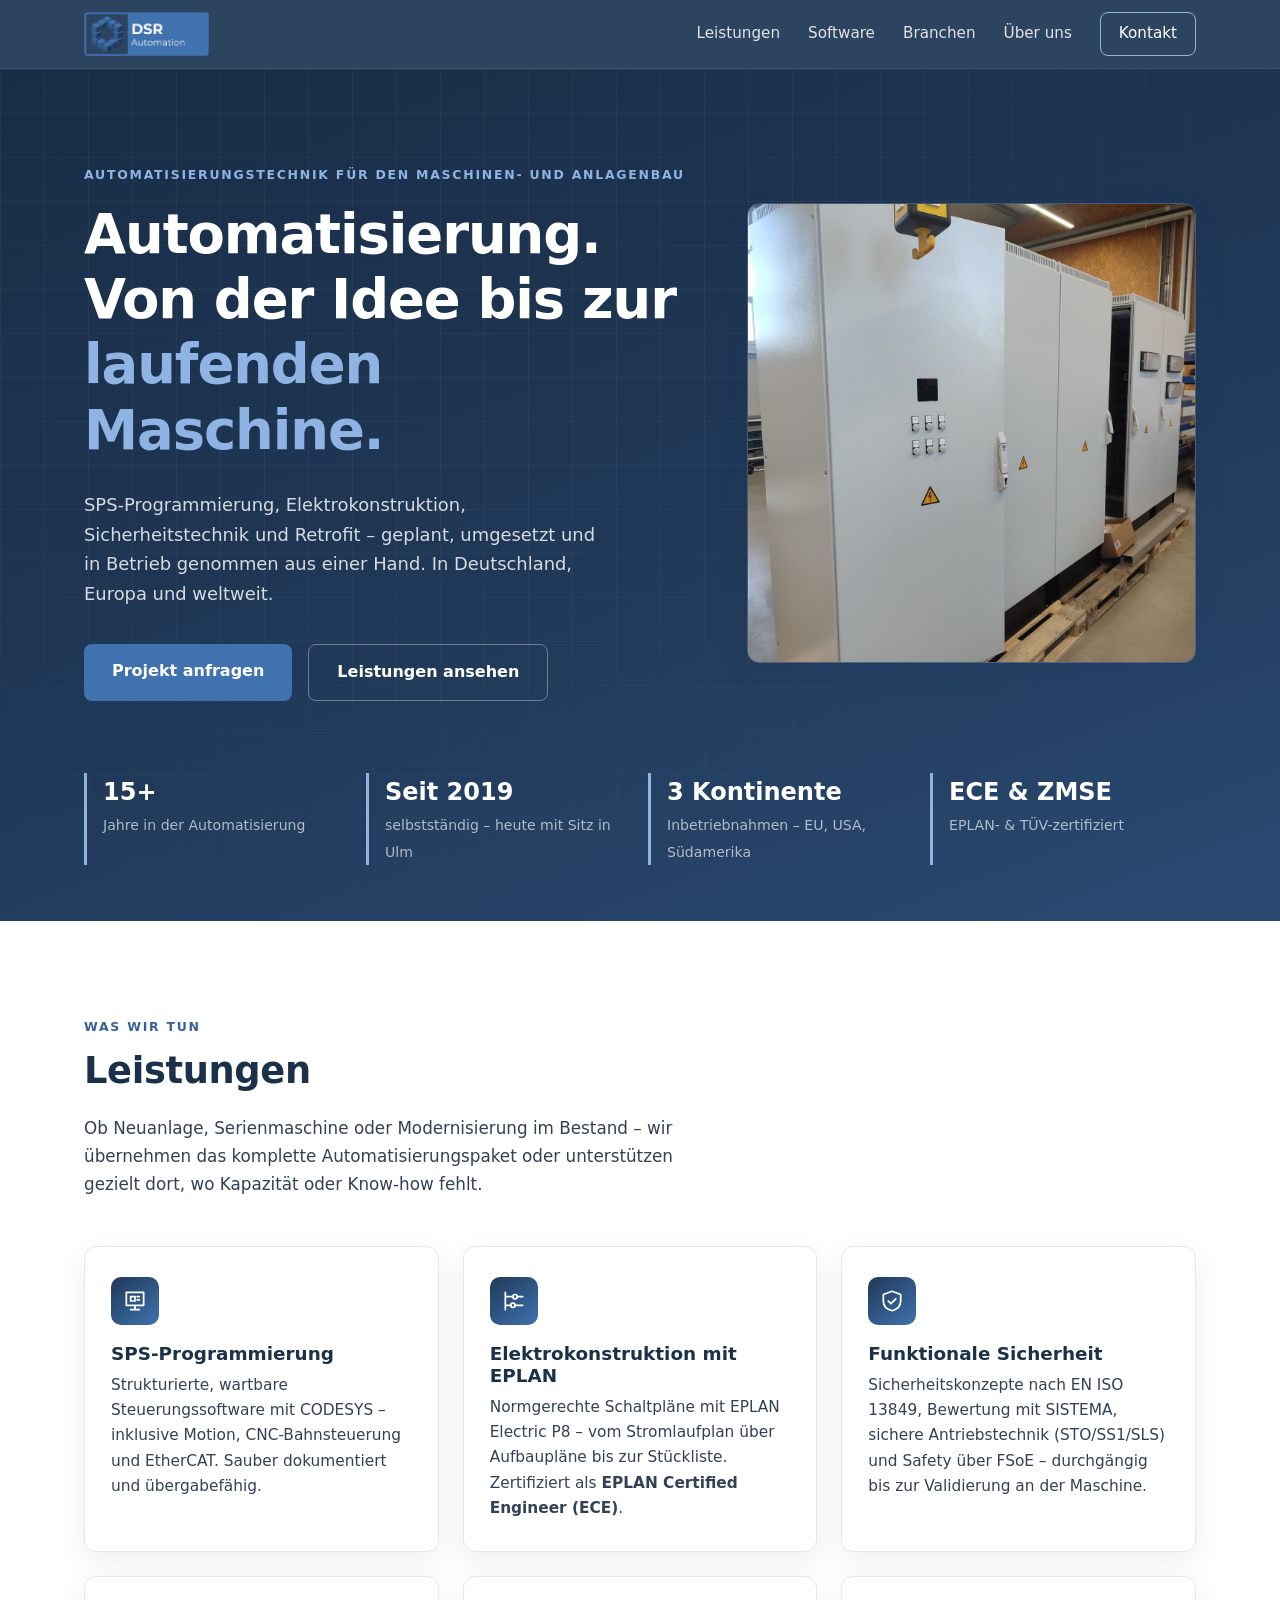
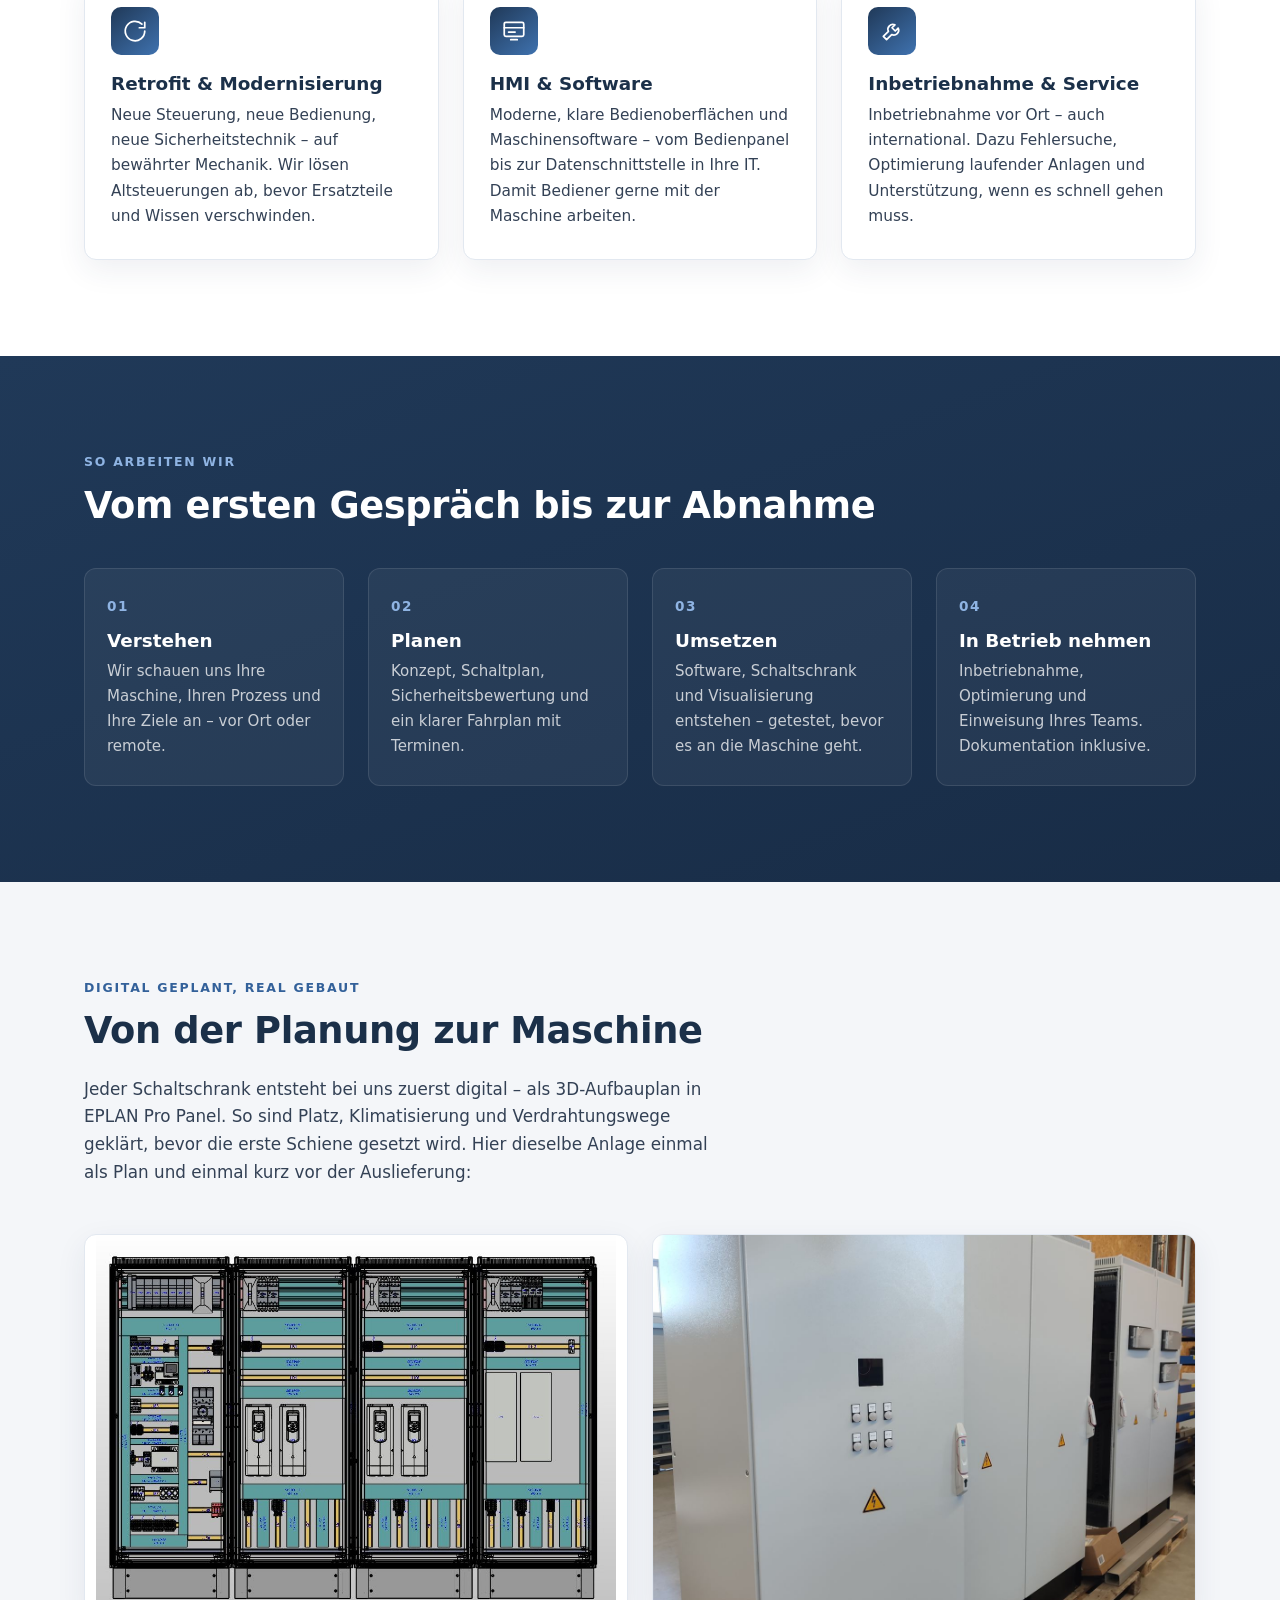
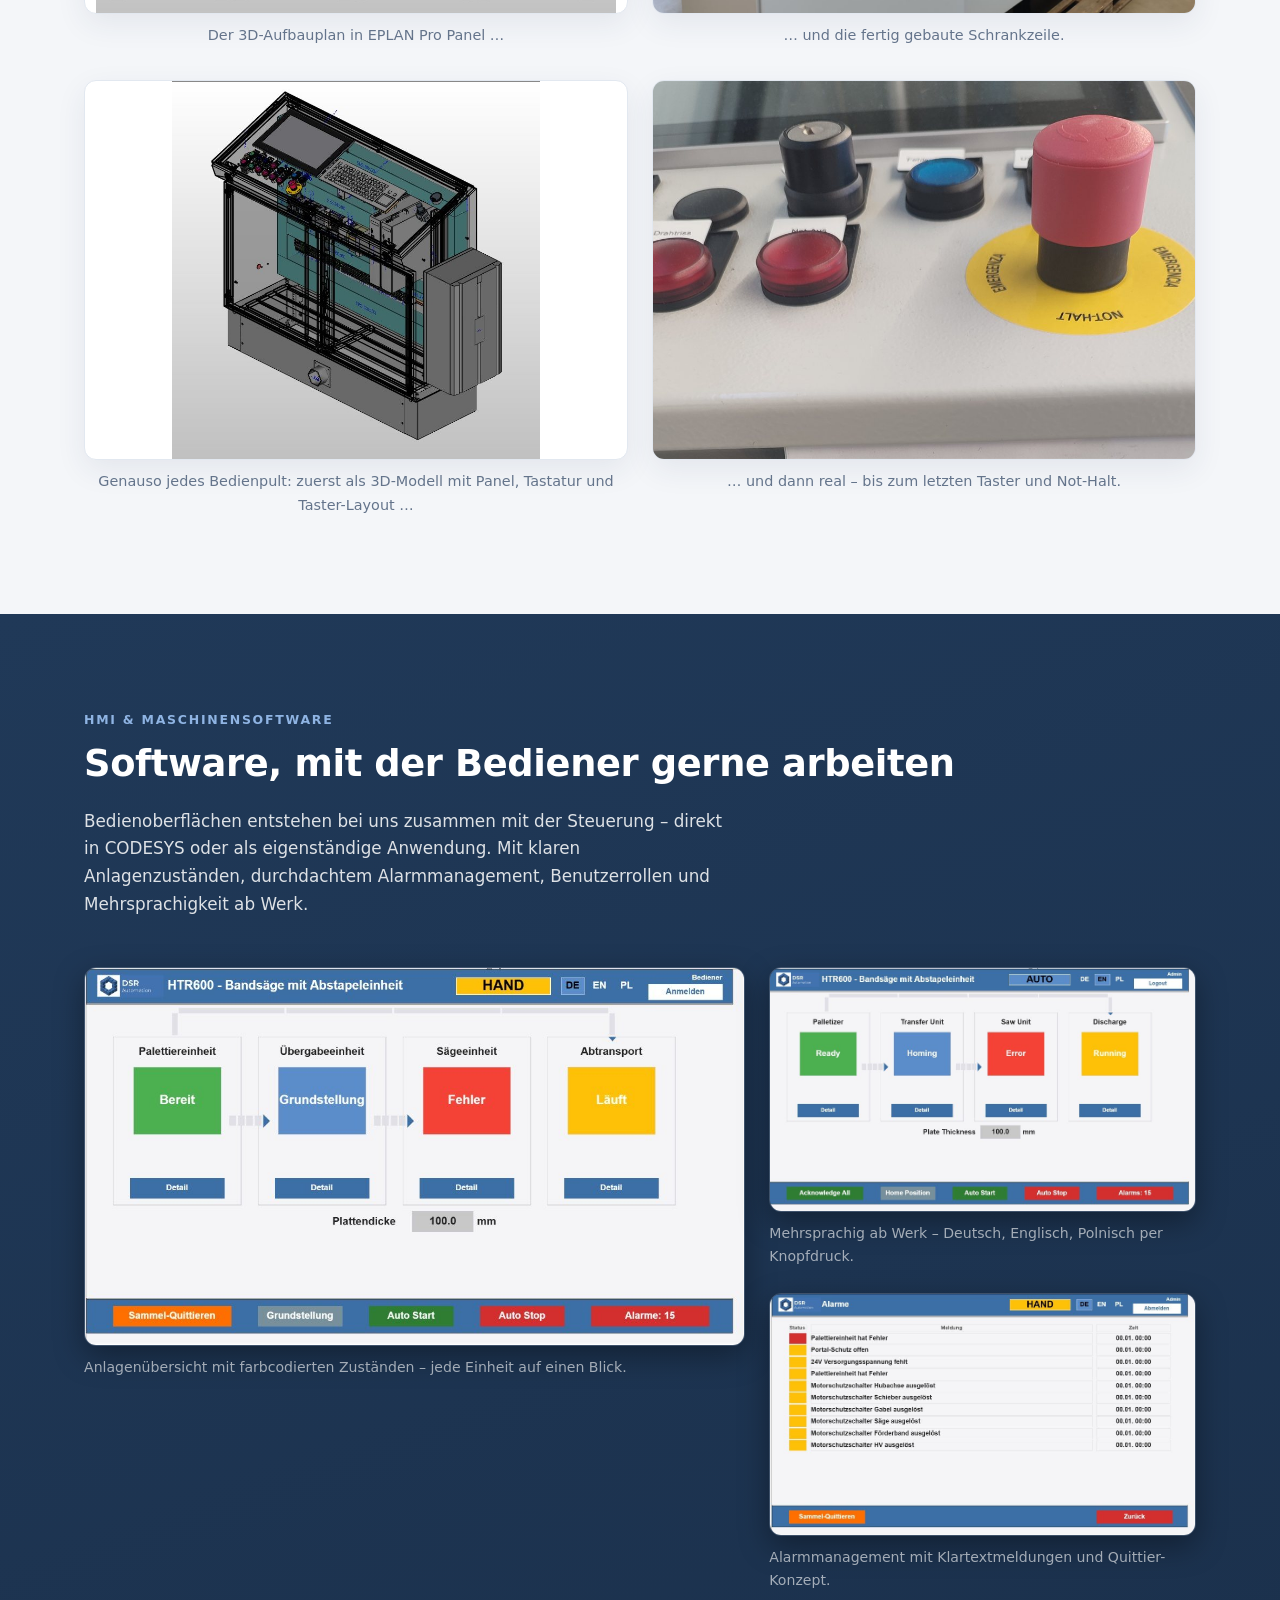
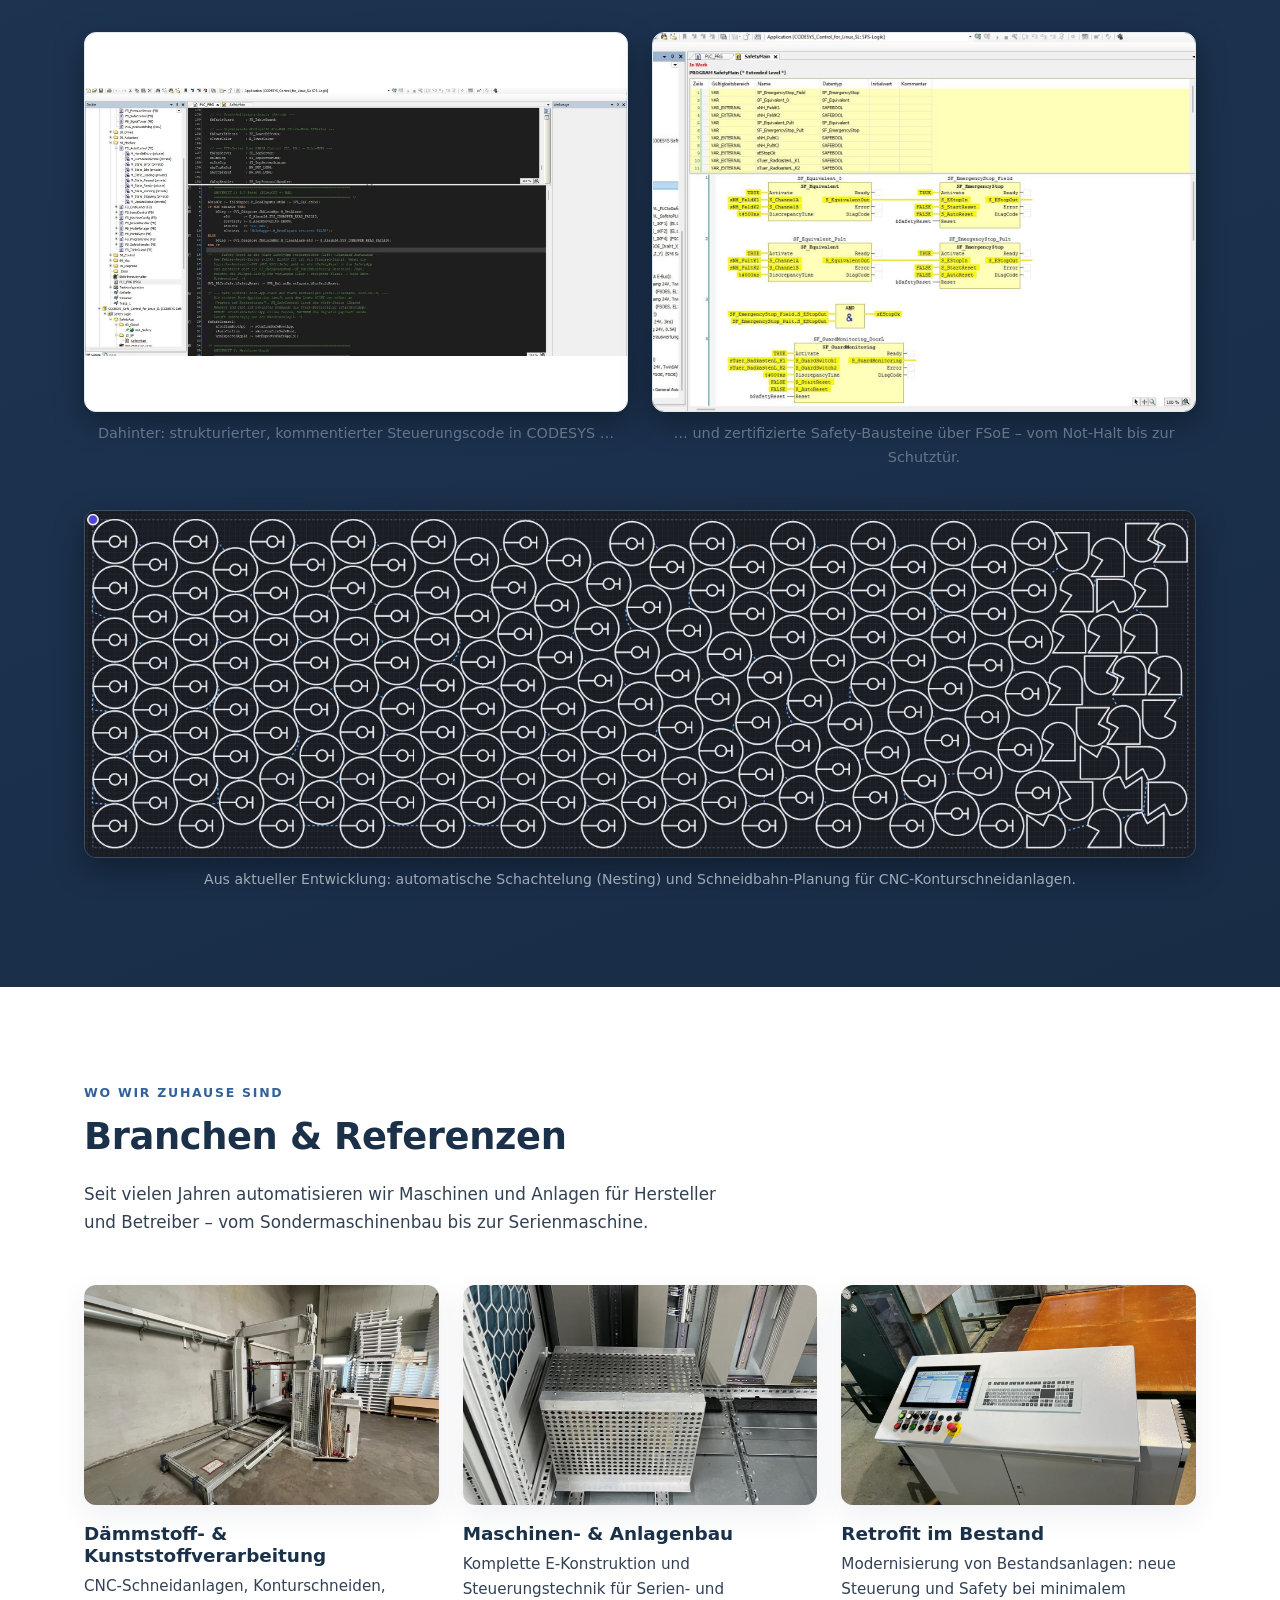
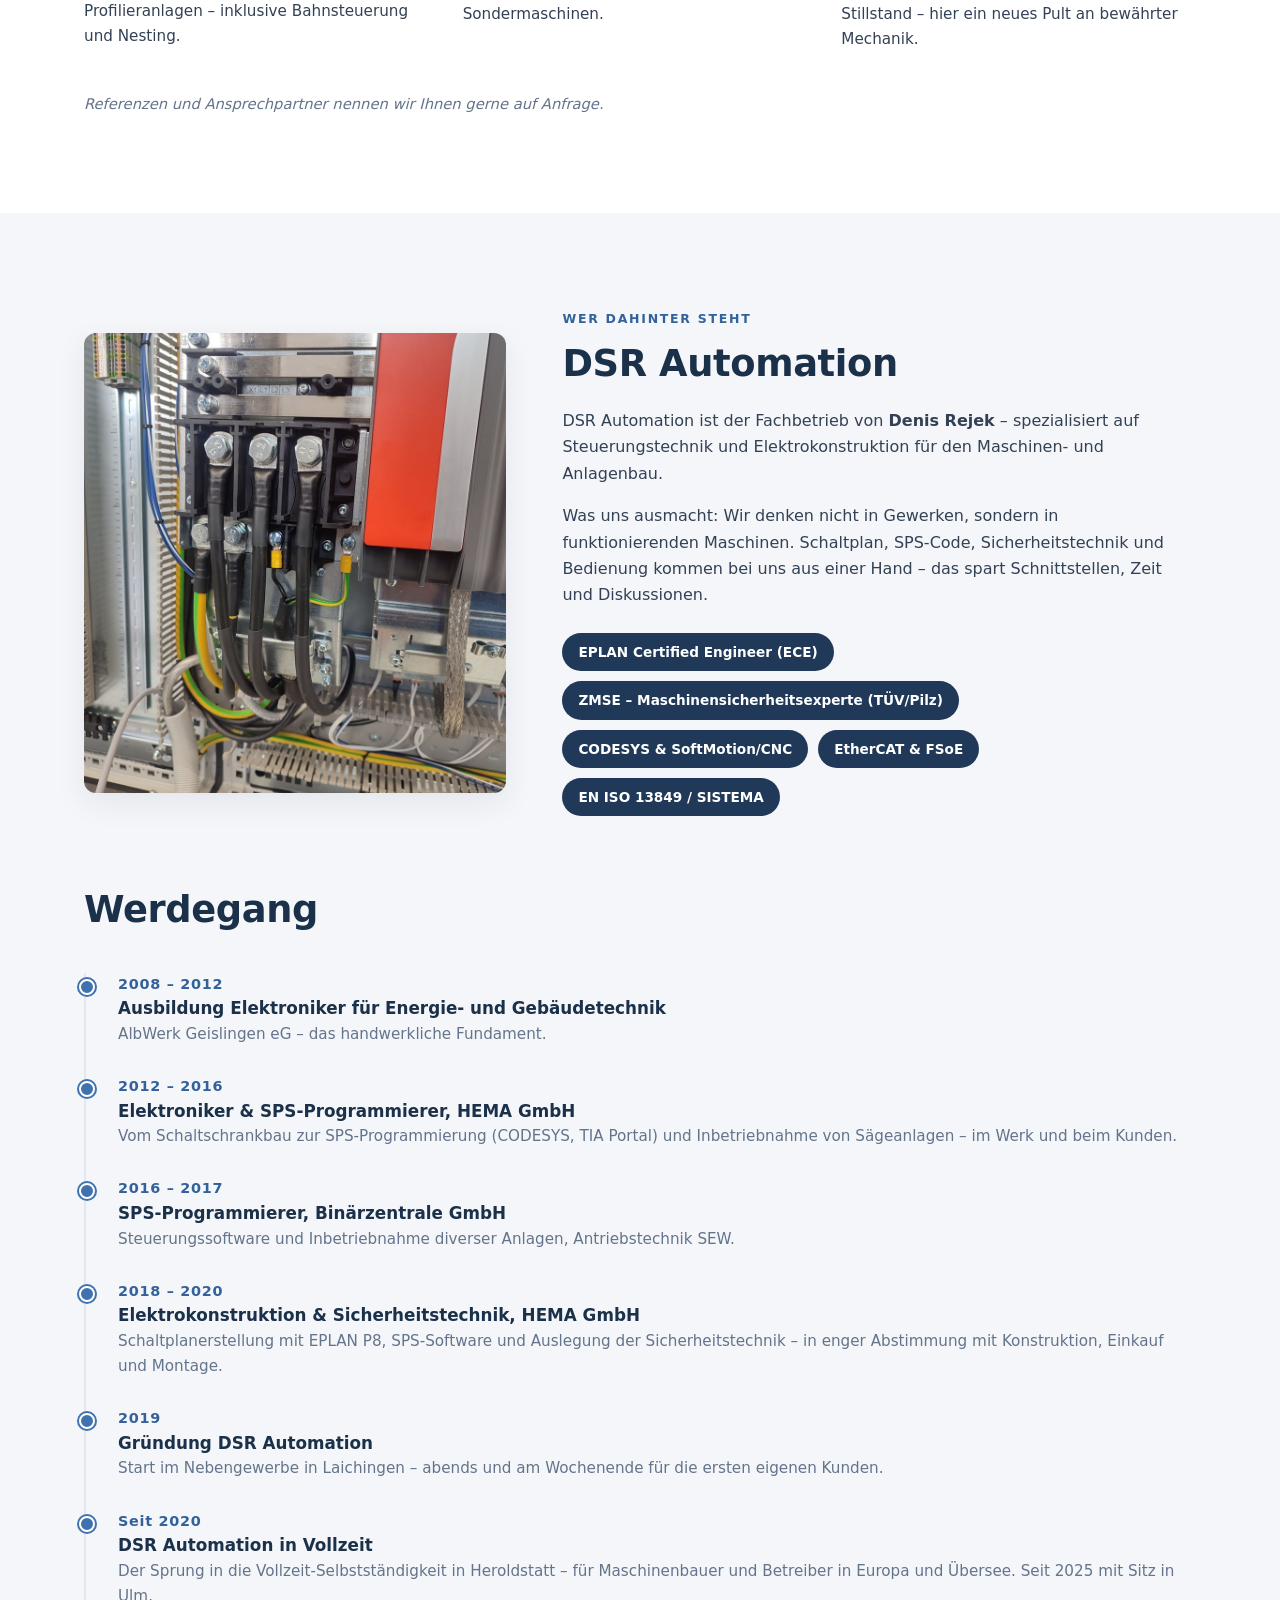
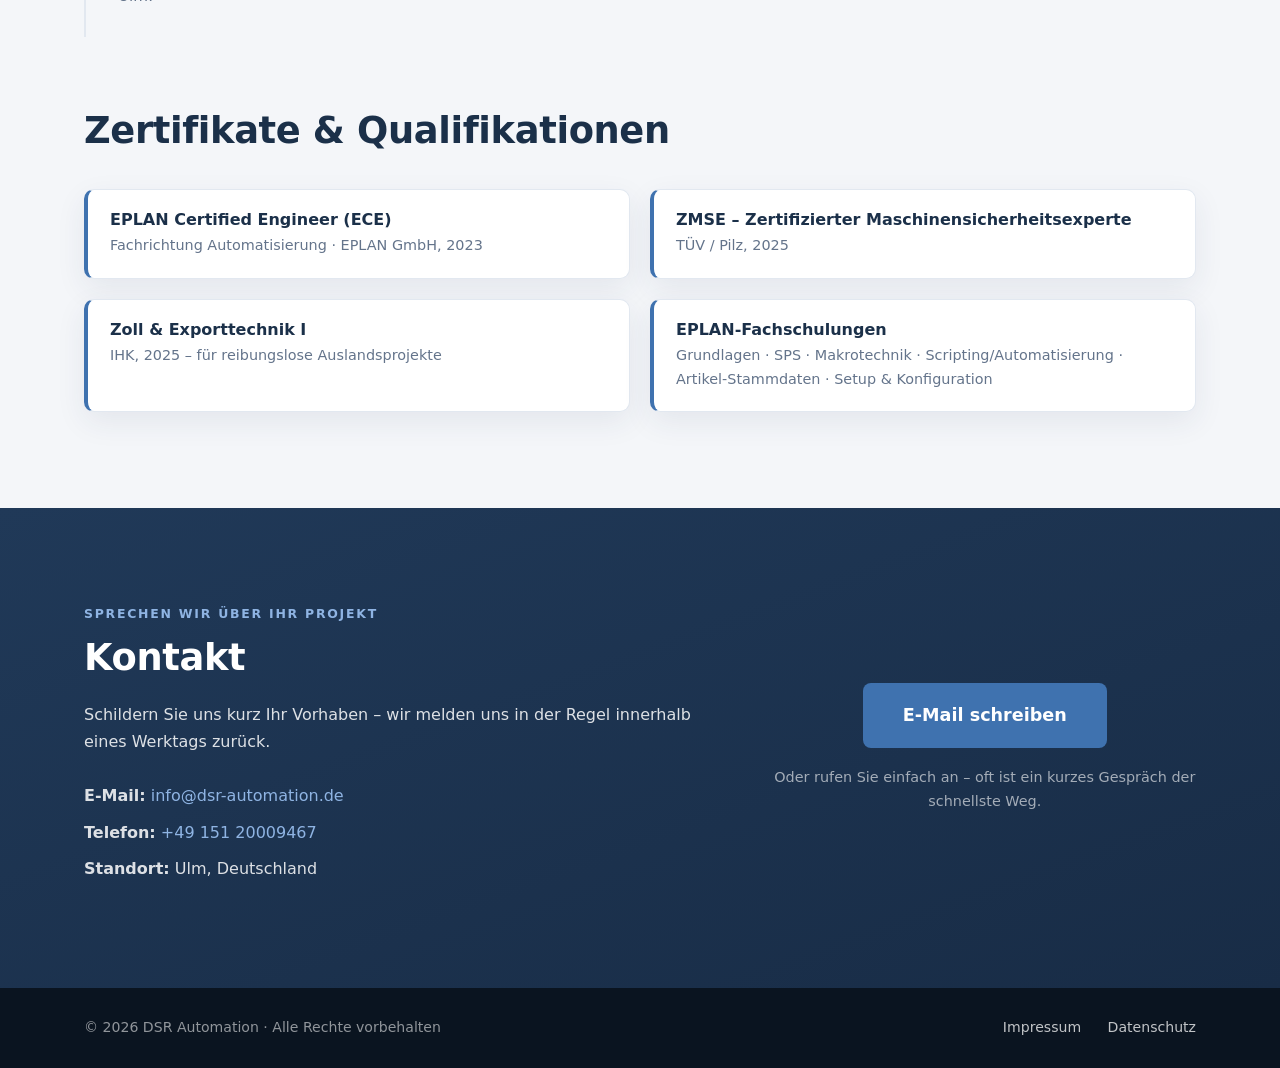
==== index.html @ 046e3b0a "Firmen-Website dsr-automation.de Statischer One-Pager mit Impressum/Datenschutz, GitHub-Pages-Hostin" ====
<!DOCTYPE html>
<html lang="de">
<head>
  <meta charset="UTF-8">
  <meta name="viewport" content="width=device-width, initial-scale=1.0">
  <title>DSR Automation – Steuerungstechnik, Elektrokonstruktion &amp; Retrofit</title>
  <meta name="description" content="DSR Automation – Ihr Partner für SPS-Programmierung (CODESYS), Elektrokonstruktion mit EPLAN, Sicherheitstechnik, Retrofit und Inbetriebnahme. Von der Planung bis zur laufenden Maschine.">
  <link rel="icon" href="img/favicon.png" type="image/png">
  <link rel="stylesheet" href="css/style.css">
  <meta property="og:title" content="DSR Automation – Industrieautomatisierung">
  <meta property="og:description" content="SPS-Programmierung, EPLAN-Elektrokonstruktion, Sicherheitstechnik, Retrofit und Inbetriebnahme – aus einer Hand.">
  <meta property="og:type" content="website">
  <meta property="og:url" content="https://www.dsr-automation.de/">
</head>
<body>

<header class="site-header" id="top">
  <div class="container header-inner">
    <a class="brand" href="#top" aria-label="DSR Automation – Startseite">
      <img class="brand-logo" src="img/logo.png" alt="DSR Automation">
    </a>
    <nav class="main-nav" id="mainNav" aria-label="Hauptnavigation">
      <a href="#leistungen">Leistungen</a>
      <a href="#software">Software</a>
      <a href="#branchen">Branchen</a>
      <a href="#ueber">Über uns</a>
      <a href="#kontakt" class="nav-cta">Kontakt</a>
    </nav>
    <button class="nav-toggle" id="navToggle" aria-label="Menü öffnen" aria-expanded="false">
      <span></span><span></span><span></span>
    </button>
  </div>
</header>

<main>

  <!-- ============ HERO ============ -->
  <section class="hero">
    <div class="hero-bg" aria-hidden="true"></div>
    <div class="container hero-inner">
      <div class="hero-text">
        <p class="eyebrow">Automatisierungstechnik für den Maschinen- und Anlagenbau</p>
        <h1>Automatisierung.<br>Von der Idee bis zur<br><span class="accent">laufenden Maschine.</span></h1>
        <p class="hero-sub">
          SPS-Programmierung, Elektrokonstruktion, Sicherheitstechnik und Retrofit –
          geplant, umgesetzt und in Betrieb genommen aus einer Hand. In Deutschland, Europa und weltweit.
        </p>
        <div class="hero-actions">
          <a class="btn btn-primary" href="#kontakt">Projekt anfragen</a>
          <a class="btn btn-ghost" href="#leistungen">Leistungen ansehen</a>
        </div>
      </div>
      <div class="hero-media">
        <img class="photo photo-hero" src="img/hero.jpg" alt="Schaltschrankzeile von DSR Automation vor der Auslieferung">
      </div>
    </div>
    <div class="container hero-stats">
      <div class="stat"><strong>15+</strong><span>Jahre in der Automatisierung</span></div>
      <div class="stat"><strong>Seit 2019</strong><span>selbstständig – heute mit Sitz in Ulm</span></div>
      <div class="stat"><strong>3 Kontinente</strong><span>Inbetriebnahmen – EU, USA, Südamerika</span></div>
      <div class="stat"><strong>ECE &amp; ZMSE</strong><span>EPLAN- &amp; TÜV-zertifiziert</span></div>
    </div>
  </section>

  <!-- ============ LEISTUNGEN ============ -->
  <section class="section" id="leistungen">
    <div class="container">
      <p class="eyebrow">Was wir tun</p>
      <h2>Leistungen</h2>
      <p class="section-intro">
        Ob Neuanlage, Serienmaschine oder Modernisierung im Bestand – wir übernehmen das
        komplette Automatisierungspaket oder unterstützen gezielt dort, wo Kapazität oder Know-how fehlt.
      </p>

      <div class="cards">
        <article class="card">
          <div class="card-icon" aria-hidden="true">
            <svg viewBox="0 0 24 24"><path d="M4 4h16v12H4z M8 20h8 M12 16v4" fill="none" stroke="currentColor" stroke-width="1.6" stroke-linecap="round" stroke-linejoin="round"/><path d="M8 8h4v4H8z" fill="none" stroke="currentColor" stroke-width="1.6"/><path d="M14 8h2M14 11h2" stroke="currentColor" stroke-width="1.6" stroke-linecap="round"/></svg>
          </div>
          <h3>SPS-Programmierung</h3>
          <p>Strukturierte, wartbare Steuerungssoftware mit CODESYS – inklusive Motion, CNC-Bahnsteuerung
          und EtherCAT. Sauber dokumentiert und übergabefähig.</p>
        </article>

        <article class="card">
          <div class="card-icon" aria-hidden="true">
            <svg viewBox="0 0 24 24"><path d="M4 4v16M4 8h7M15 8h5M4 16h5M13 16h7" fill="none" stroke="currentColor" stroke-width="1.6" stroke-linecap="round"/><circle cx="13" cy="8" r="2" fill="none" stroke="currentColor" stroke-width="1.6"/><circle cx="11" cy="16" r="2" fill="none" stroke="currentColor" stroke-width="1.6"/></svg>
          </div>
          <h3>Elektrokonstruktion mit EPLAN</h3>
          <p>Normgerechte Schaltpläne mit EPLAN Electric P8 – vom Stromlaufplan über Aufbaupläne bis zur
          Stückliste. Zertifiziert als <strong>EPLAN Certified Engineer (ECE)</strong>.</p>
        </article>

        <article class="card">
          <div class="card-icon" aria-hidden="true">
            <svg viewBox="0 0 24 24"><path d="M12 3l8 3v6c0 4.5-3.2 7.7-8 9-4.8-1.3-8-4.5-8-9V6z" fill="none" stroke="currentColor" stroke-width="1.6" stroke-linejoin="round"/><path d="M8.5 12l2.5 2.5 4.5-4.5" fill="none" stroke="currentColor" stroke-width="1.6" stroke-linecap="round" stroke-linejoin="round"/></svg>
          </div>
          <h3>Funktionale Sicherheit</h3>
          <p>Sicherheitskonzepte nach EN ISO 13849, Bewertung mit SISTEMA, sichere Antriebstechnik
          (STO/SS1/SLS) und Safety über FSoE – durchgängig bis zur Validierung an der Maschine.</p>
        </article>

        <article class="card">
          <div class="card-icon" aria-hidden="true">
            <svg viewBox="0 0 24 24"><path d="M21 12a9 9 0 1 1-2.6-6.3M21 4v5h-5" fill="none" stroke="currentColor" stroke-width="1.6" stroke-linecap="round" stroke-linejoin="round"/></svg>
          </div>
          <h3>Retrofit &amp; Modernisierung</h3>
          <p>Neue Steuerung, neue Bedienung, neue Sicherheitstechnik – auf bewährter Mechanik.
          Wir lösen Altsteuerungen ab, bevor Ersatzteile und Wissen verschwinden.</p>
        </article>

        <article class="card">
          <div class="card-icon" aria-hidden="true">
            <svg viewBox="0 0 24 24"><rect x="3" y="4" width="18" height="13" rx="1.5" fill="none" stroke="currentColor" stroke-width="1.6"/><path d="M3 9h18M7 13h6M9 20h6" fill="none" stroke="currentColor" stroke-width="1.6" stroke-linecap="round"/></svg>
          </div>
          <h3>HMI &amp; Software</h3>
          <p>Moderne, klare Bedienoberflächen und Maschinensoftware – vom Bedienpanel bis zur
          Datenschnittstelle in Ihre IT. Damit Bediener gerne mit der Maschine arbeiten.</p>
        </article>

        <article class="card">
          <div class="card-icon" aria-hidden="true">
            <svg viewBox="0 0 24 24"><path d="M14.7 6.3a4.5 4.5 0 0 0-6 6L4 17l3 3 4.7-4.7a4.5 4.5 0 0 0 6-6L15 12l-3-3z" fill="none" stroke="currentColor" stroke-width="1.6" stroke-linecap="round" stroke-linejoin="round"/></svg>
          </div>
          <h3>Inbetriebnahme &amp; Service</h3>
          <p>Inbetriebnahme vor Ort – auch international. Dazu Fehlersuche, Optimierung laufender
          Anlagen und Unterstützung, wenn es schnell gehen muss.</p>
        </article>
      </div>
    </div>
  </section>

  <!-- ============ ARBEITSWEISE ============ -->
  <section class="section section-dark" id="arbeitsweise">
    <div class="container">
      <p class="eyebrow">So arbeiten wir</p>
      <h2>Vom ersten Gespräch bis zur Abnahme</h2>
      <div class="steps">
        <div class="step">
          <span class="step-num">01</span>
          <h3>Verstehen</h3>
          <p>Wir schauen uns Ihre Maschine, Ihren Prozess und Ihre Ziele an – vor Ort oder remote.</p>
        </div>
        <div class="step">
          <span class="step-num">02</span>
          <h3>Planen</h3>
          <p>Konzept, Schaltplan, Sicherheitsbewertung und ein klarer Fahrplan mit Terminen.</p>
        </div>
        <div class="step">
          <span class="step-num">03</span>
          <h3>Umsetzen</h3>
          <p>Software, Schaltschrank und Visualisierung entstehen – getestet, bevor es an die Maschine geht.</p>
        </div>
        <div class="step">
          <span class="step-num">04</span>
          <h3>In Betrieb nehmen</h3>
          <p>Inbetriebnahme, Optimierung und Einweisung Ihres Teams. Dokumentation inklusive.</p>
        </div>
      </div>
    </div>
  </section>

  <!-- ============ PLANUNG → MASCHINE ============ -->
  <section class="section section-alt">
    <div class="container">
      <p class="eyebrow">Digital geplant, real gebaut</p>
      <h2>Von der Planung zur Maschine</h2>
      <p class="section-intro">
        Jeder Schaltschrank entsteht bei uns zuerst digital – als 3D-Aufbauplan in EPLAN Pro Panel.
        So sind Platz, Klimatisierung und Verdrahtungswege geklärt, bevor die erste Schiene gesetzt wird.
        Hier dieselbe Anlage einmal als Plan und einmal kurz vor der Auslieferung:
      </p>
      <div class="duo">
        <figure>
          <img class="photo" src="img/plan-schrank.jpg" alt="3D-Aufbauplan einer Schaltschrankzeile in EPLAN Pro Panel">
          <figcaption>Der 3D-Aufbauplan in EPLAN Pro Panel …</figcaption>
        </figure>
        <figure>
          <img class="photo" src="img/hero.jpg" alt="Die fertig gebaute Schaltschrankzeile in der Werkstatt">
          <figcaption>… und die fertig gebaute Schrankzeile.</figcaption>
        </figure>
      </div>
      <div class="duo">
        <figure>
          <img class="photo" src="img/plan-pult.jpg" alt="3D-Modell eines Bedienpults in EPLAN Pro Panel">
          <figcaption>Genauso jedes Bedienpult: zuerst als 3D-Modell mit Panel, Tastatur und Taster-Layout …</figcaption>
        </figure>
        <figure>
          <img class="photo" src="img/pult-real.jpg" alt="Fertiges Bedienpult mit Meldeleuchten, Schlüsselschalter und Not-Halt">
          <figcaption>… und dann real – bis zum letzten Taster und Not-Halt.</figcaption>
        </figure>
      </div>
    </div>
  </section>

  <!-- ============ SOFTWARE & HMI ============ -->
  <section class="section section-dark" id="software">
    <div class="container">
      <p class="eyebrow">HMI &amp; Maschinensoftware</p>
      <h2>Software, mit der Bediener gerne arbeiten</h2>
      <p class="section-intro">
        Bedienoberflächen entstehen bei uns zusammen mit der Steuerung – direkt in CODESYS oder als
        eigenständige Anwendung. Mit klaren Anlagenzuständen, durchdachtem Alarmmanagement,
        Benutzerrollen und Mehrsprachigkeit ab Werk.
      </p>

      <div class="showcase">
        <figure class="showcase-main">
          <img class="photo" src="img/hmi-main.jpg" alt="HMI-Anlagenübersicht mit farbcodierten Einheitenzuständen">
          <figcaption>Anlagenübersicht mit farbcodierten Zuständen – jede Einheit auf einen Blick.</figcaption>
        </figure>
        <div class="showcase-side">
          <figure>
            <img class="photo" src="img/hmi-english.jpg" alt="Dieselbe HMI-Oberfläche komplett auf Englisch">
            <figcaption>Mehrsprachig ab Werk – Deutsch, Englisch, Polnisch per Knopfdruck.</figcaption>
          </figure>
          <figure>
            <img class="photo" src="img/hmi-alarme.jpg" alt="Alarmliste mit farbcodierten aktiven und quittierten Meldungen">
            <figcaption>Alarmmanagement mit Klartextmeldungen und Quittier-Konzept.</figcaption>
          </figure>
        </div>
      </div>

      <div class="duo duo-flat">
        <figure>
          <img class="photo" src="img/codesys-st.jpg" alt="Strukturierter ST-Code mit Projektbaum in CODESYS">
          <figcaption>Dahinter: strukturierter, kommentierter Steuerungscode in CODESYS …</figcaption>
        </figure>
        <figure>
          <img class="photo" src="img/codesys-safety.jpg" alt="CODESYS Safety-Applikation mit PLCopen-Safety-Bausteinen und FSoE-Gerätebaum">
          <figcaption>… und zertifizierte Safety-Bausteine über FSoE – vom Not-Halt bis zur Schutztür.</figcaption>
        </figure>
      </div>

      <figure class="banner-fig">
        <img class="photo" src="img/nesting-banner.jpg" alt="Dark-Mode-Ansicht einer automatischen Teile-Schachtelung mit Schneidbahnen">
        <figcaption>Aus aktueller Entwicklung: automatische Schachtelung (Nesting) und Schneidbahn-Planung für CNC-Konturschneidanlagen.</figcaption>
      </figure>
    </div>
  </section>

  <!-- ============ BRANCHEN / REFERENZEN ============ -->
  <section class="section" id="branchen">
    <div class="container">
      <p class="eyebrow">Wo wir zuhause sind</p>
      <h2>Branchen &amp; Referenzen</h2>
      <p class="section-intro">
        Seit vielen Jahren automatisieren wir Maschinen und Anlagen für Hersteller und Betreiber –
        vom Sondermaschinenbau bis zur Serienmaschine.
      </p>
      <div class="industry-grid">
        <div class="industry">
          <img class="photo" src="img/branche-schneiden.jpg" alt="CNC-Konturschneidanlage mit Portal und Schneidrahmen in der Halle">
          <h3>Dämmstoff- &amp; Kunststoffverarbeitung</h3>
          <p>CNC-Schneidanlagen, Konturschneiden, Profilieranlagen – inklusive Bahnsteuerung und Nesting.</p>
        </div>
        <div class="industry">
          <img class="photo" src="img/branche-schaltschrank.jpg" alt="Schaltschrank-Innenausbau durch DSR Automation">
          <h3>Maschinen- &amp; Anlagenbau</h3>
          <p>Komplette E-Konstruktion und Steuerungstechnik für Serien- und Sondermaschinen.</p>
        </div>
        <div class="industry">
          <img class="photo" src="img/branche-retrofit.jpg" alt="Neues Bedienpult mit HMI und Not-Halt an einer älteren Konturensäge">
          <h3>Retrofit im Bestand</h3>
          <p>Modernisierung von Bestandsanlagen: neue Steuerung und Safety bei minimalem Stillstand – hier ein neues Pult an bewährter Mechanik.</p>
        </div>
      </div>
      <p class="reference-note">Referenzen und Ansprechpartner nennen wir Ihnen gerne auf Anfrage.</p>
    </div>
  </section>

  <!-- ============ ÜBER UNS ============ -->
  <section class="section section-alt" id="ueber">
    <div class="container about">
      <div class="about-media">
        <!-- TODO: Gegen Portraitfoto von Denis tauschen (img/ueber.jpg), sobald eines da ist -->
        <img class="photo photo-portrait" src="img/detail-antrieb.jpg" alt="Verdrahtung eines Antriebsreglers durch DSR Automation">
      </div>
      <div class="about-text">
        <p class="eyebrow">Wer dahinter steht</p>
        <h2>DSR Automation</h2>
        <p>
          DSR Automation ist der Fachbetrieb von <strong>Denis Rejek</strong> – spezialisiert auf
          Steuerungstechnik und Elektrokonstruktion für den Maschinen- und Anlagenbau.
        </p>
        <p>
          Was uns ausmacht: Wir denken nicht in Gewerken, sondern in funktionierenden Maschinen.
          Schaltplan, SPS-Code, Sicherheitstechnik und Bedienung kommen bei uns aus einer Hand –
          das spart Schnittstellen, Zeit und Diskussionen.
        </p>
        <ul class="badges">
          <li>EPLAN Certified Engineer (ECE)</li>
          <li>ZMSE – Maschinensicherheitsexperte (TÜV/Pilz)</li>
          <li>CODESYS &amp; SoftMotion/CNC</li>
          <li>EtherCAT &amp; FSoE</li>
          <li>EN ISO 13849 / SISTEMA</li>
        </ul>
      </div>
    </div>
    <div class="container">
      <h2 style="margin-top: 72px;">Werdegang</h2>
      <ul class="timeline">
        <li>
          <span class="t-year">2008 – 2012</span>
          <h3>Ausbildung Elektroniker für Energie- und Gebäudetechnik</h3>
          <p>AlbWerk Geislingen eG – das handwerkliche Fundament.</p>
        </li>
        <li>
          <span class="t-year">2012 – 2016</span>
          <h3>Elektroniker &amp; SPS-Programmierer, HEMA GmbH</h3>
          <p>Vom Schaltschrankbau zur SPS-Programmierung (CODESYS, TIA Portal) und Inbetriebnahme von Sägeanlagen – im Werk und beim Kunden.</p>
        </li>
        <li>
          <span class="t-year">2016 – 2017</span>
          <h3>SPS-Programmierer, Binärzentrale GmbH</h3>
          <p>Steuerungssoftware und Inbetriebnahme diverser Anlagen, Antriebstechnik SEW.</p>
        </li>
        <li>
          <span class="t-year">2018 – 2020</span>
          <h3>Elektrokonstruktion &amp; Sicherheitstechnik, HEMA GmbH</h3>
          <p>Schaltplanerstellung mit EPLAN P8, SPS-Software und Auslegung der Sicherheitstechnik – in enger Abstimmung mit Konstruktion, Einkauf und Montage.</p>
        </li>
        <li>
          <span class="t-year">2019</span>
          <h3>Gründung DSR Automation</h3>
          <p>Start im Nebengewerbe in Laichingen – abends und am Wochenende für die ersten eigenen Kunden.</p>
        </li>
        <li>
          <span class="t-year">Seit 2020</span>
          <h3>DSR Automation in Vollzeit</h3>
          <p>Der Sprung in die Vollzeit-Selbstständigkeit in Heroldstatt – für Maschinenbauer und Betreiber in Europa und Übersee. Seit 2025 mit Sitz in Ulm.</p>
        </li>
      </ul>
    </div>
    <div class="container">
      <h2 style="margin-top: 72px;">Zertifikate &amp; Qualifikationen</h2>
      <div class="certs">
        <div class="cert">
          <h3>EPLAN Certified Engineer (ECE)</h3>
          <p>Fachrichtung Automatisierung · EPLAN GmbH, 2023</p>
        </div>
        <div class="cert">
          <h3>ZMSE – Zertifizierter Maschinensicherheitsexperte</h3>
          <p>TÜV / Pilz, 2025</p>
        </div>
        <div class="cert">
          <h3>Zoll &amp; Exporttechnik I</h3>
          <p>IHK, 2025 – für reibungslose Auslandsprojekte</p>
        </div>
        <div class="cert">
          <h3>EPLAN-Fachschulungen</h3>
          <p>Grundlagen · SPS · Makrotechnik · Scripting/Automatisierung · Artikel-Stammdaten · Setup &amp; Konfiguration</p>
        </div>
      </div>
    </div>
  </section>

  <!-- ============ KONTAKT ============ -->
  <section class="section section-dark" id="kontakt">
    <div class="container contact">
      <div class="contact-text">
        <p class="eyebrow">Sprechen wir über Ihr Projekt</p>
        <h2>Kontakt</h2>
        <p>
          Schildern Sie uns kurz Ihr Vorhaben – wir melden uns in der Regel innerhalb eines Werktags zurück.
        </p>
        <div class="contact-details">
          <!-- TODO: prüfen, ob info@dsr-automation.de als Postfach existiert -->
          <p><strong>E-Mail:</strong> <a href="mailto:info@dsr-automation.de">info@dsr-automation.de</a></p>
          <p><strong>Telefon:</strong> <a href="tel:+4915120009467">+49&nbsp;151&nbsp;20009467</a></p>
          <p><strong>Standort:</strong> Ulm, Deutschland</p>
        </div>
      </div>
      <div class="contact-cta">
        <a class="btn btn-primary btn-big" href="mailto:info@dsr-automation.de?subject=Projektanfrage%20DSR%20Automation">
          E-Mail schreiben
        </a>
        <p class="contact-hint">Oder rufen Sie einfach an – oft ist ein kurzes Gespräch der schnellste Weg.</p>
      </div>
    </div>
  </section>

</main>

<footer class="site-footer">
  <div class="container footer-inner">
    <p>© <span id="year">2026</span> DSR Automation · Alle Rechte vorbehalten</p>
    <nav aria-label="Rechtliches">
      <a href="impressum.html">Impressum</a>
      <a href="datenschutz.html">Datenschutz</a>
    </nav>
  </div>
</footer>

<script src="js/main.js"></script>
</body>
</html>
---- css/style.css ----
/* ============================================================
   DSR Automation – Stylesheet
   Farbwelt: Dunkles Stahlblau + Bernstein-Akzent (industriell)
   ============================================================ */

:root {
  /* Markenfarben aus dem DSR-Logo */
  --ink: #203958;          /* Navy aus den Logo-Würfeln (Header/Hero) */
  --ink-2: #2a4a72;        /* etwas heller für Karten auf dunkel */
  --accent: #3f72af;       /* Logo-Blau (Banner) */
  --accent-dark: #33619a;
  --accent-light: #8fb4e3; /* Akzenttext auf dunklem Grund */
  --text: #334155;
  --heading: #1b3049;
  --muted: #64748b;
  --bg: #ffffff;
  --bg-alt: #f4f6f9;
  --line: #e2e8f0;
  --radius: 12px;
  --shadow: 0 10px 30px rgba(32, 57, 88, 0.08);
  --container: 1160px;
}

* { margin: 0; padding: 0; box-sizing: border-box; }

html { scroll-behavior: smooth; }

body {
  font-family: "Segoe UI", system-ui, -apple-system, Roboto, "Helvetica Neue", Arial, sans-serif;
  color: var(--text);
  background: var(--bg);
  line-height: 1.65;
  -webkit-font-smoothing: antialiased;
}

img { max-width: 100%; display: block; }

.container {
  max-width: var(--container);
  margin: 0 auto;
  padding: 0 24px;
}

h1, h2, h3 { color: var(--heading); line-height: 1.2; font-weight: 700; }
h1 { font-size: clamp(2.1rem, 4.5vw, 3.4rem); letter-spacing: -0.02em; }
h2 { font-size: clamp(1.7rem, 3vw, 2.3rem); margin-bottom: 0.6em; letter-spacing: -0.01em; }
h3 { font-size: 1.15rem; margin-bottom: 0.4em; }

.eyebrow {
  text-transform: uppercase;
  letter-spacing: 0.14em;
  font-size: 0.78rem;
  font-weight: 700;
  color: var(--accent-dark);
  margin-bottom: 0.9em;
}

.accent { color: var(--accent); }

.section { padding: 96px 0; }
.section-alt { background: var(--bg-alt); }
.section-intro { max-width: 640px; margin-bottom: 48px; font-size: 1.05rem; }

/* ---------- Buttons ---------- */
.btn {
  display: inline-block;
  padding: 14px 28px;
  border-radius: 8px;
  font-weight: 600;
  text-decoration: none;
  transition: transform 0.15s ease, background 0.2s ease, border-color 0.2s ease;
}
.btn:hover { transform: translateY(-1px); }
.btn-primary { background: var(--accent); color: #fff; }
.btn-primary:hover { background: #4d82c2; }
.btn-ghost { border: 1.5px solid rgba(255, 255, 255, 0.35); color: #fff; }
.btn-ghost:hover { border-color: var(--accent-light); color: var(--accent-light); }
.btn-big { padding: 18px 40px; font-size: 1.1rem; }

/* ---------- Header ---------- */
.site-header {
  position: sticky;
  top: 0;
  z-index: 50;
  background: rgba(32, 57, 88, 0.94);
  backdrop-filter: blur(10px);
  border-bottom: 1px solid rgba(255, 255, 255, 0.08);
}
.header-inner {
  display: flex;
  align-items: center;
  justify-content: space-between;
  height: 68px;
}
.brand {
  display: flex;
  align-items: center;
  gap: 10px;
  text-decoration: none;
}
.brand-logo {
  height: 44px;
  width: auto;
  display: block;
  border-radius: 4px;
}
.main-nav { display: flex; gap: 28px; align-items: center; }
.main-nav a {
  color: rgba(255, 255, 255, 0.85);
  text-decoration: none;
  font-size: 0.95rem;
  font-weight: 500;
}
.main-nav a:hover { color: var(--accent-light); }
.nav-cta {
  border: 1.5px solid var(--accent-light);
  padding: 8px 18px;
  border-radius: 8px;
  color: #fff !important;
}
.nav-cta:hover { background: var(--accent); border-color: var(--accent); }

.nav-toggle {
  display: none;
  background: none;
  border: none;
  cursor: pointer;
  padding: 8px;
}
.nav-toggle span {
  display: block;
  width: 24px;
  height: 2px;
  background: #fff;
  margin: 5px 0;
  transition: 0.25s;
}

/* ---------- Hero ---------- */
.hero {
  position: relative;
  background: linear-gradient(160deg, #182c46 0%, var(--ink) 55%, #2a4a72 100%);
  color: #fff;
  overflow: hidden;
}
.hero-bg {
  position: absolute;
  inset: 0;
  background-image:
    linear-gradient(rgba(255,255,255,0.045) 1px, transparent 1px),
    linear-gradient(90deg, rgba(255,255,255,0.045) 1px, transparent 1px);
  background-size: 44px 44px;
  mask-image: radial-gradient(ellipse at 30% 20%, black 30%, transparent 75%);
}
.hero-inner {
  position: relative;
  display: grid;
  grid-template-columns: 1.15fr 0.85fr;
  gap: 56px;
  align-items: center;
  padding-top: 96px;
  padding-bottom: 72px;
}
.hero h1 { color: #fff; margin: 0.3em 0 0.5em; }
.hero .eyebrow { color: var(--accent-light); }
.hero .accent { color: var(--accent-light); }
.hero-sub {
  color: rgba(255, 255, 255, 0.82);
  font-size: 1.12rem;
  max-width: 520px;
  margin-bottom: 2em;
}
.hero-actions { display: flex; gap: 16px; flex-wrap: wrap; }

.hero-stats {
  position: relative;
  display: grid;
  grid-template-columns: repeat(4, 1fr);
  gap: 16px;
  padding-bottom: 56px;
}
.stat {
  border-left: 3px solid var(--accent-light);
  padding-left: 16px;
}
.stat strong { display: block; font-size: 1.5rem; color: #fff; }
.stat span { color: rgba(255, 255, 255, 0.65); font-size: 0.88rem; }

/* ---------- Bild-Platzhalter (bis echte Fotos da sind) ---------- */
.img-placeholder {
  display: flex;
  align-items: center;
  justify-content: center;
  text-align: center;
  border: 2px dashed rgba(120, 140, 165, 0.5);
  border-radius: var(--radius);
  background: rgba(120, 140, 165, 0.08);
  color: var(--muted);
  min-height: 220px;
  font-size: 0.9rem;
  padding: 16px;
}
.img-placeholder small { opacity: 0.7; }
.img-hero { min-height: 340px; background: rgba(255,255,255,0.06); color: rgba(255,255,255,0.6); border-color: rgba(255,255,255,0.25); }
.img-portrait { min-height: 420px; }

/* ---------- Echte Fotos ---------- */
.photo {
  width: 100%;
  border-radius: var(--radius);
  object-fit: cover;
  box-shadow: var(--shadow);
}
.photo-hero { height: 460px; border: 1px solid rgba(255, 255, 255, 0.18); }
.industry .photo { height: 220px; margin-bottom: 18px; }
.photo-portrait { height: 460px; }

/* ---------- Leistungen (Cards) ---------- */
.cards {
  display: grid;
  grid-template-columns: repeat(3, 1fr);
  gap: 24px;
}
.card {
  border: 1px solid var(--line);
  border-radius: var(--radius);
  padding: 30px 26px;
  background: #fff;
  box-shadow: var(--shadow);
  transition: transform 0.18s ease, border-color 0.18s ease;
}
.card:hover { transform: translateY(-4px); border-color: var(--accent); }
.card-icon {
  width: 48px;
  height: 48px;
  border-radius: 10px;
  background: linear-gradient(140deg, var(--ink), var(--accent));
  color: #fff;
  display: flex;
  align-items: center;
  justify-content: center;
  margin-bottom: 18px;
}
.card-icon svg { width: 26px; height: 26px; }
.card p { font-size: 0.96rem; }

/* ---------- Dunkle Sektionen ---------- */
.section-dark {
  background: linear-gradient(160deg, var(--ink) 0%, #182c46 100%);
  color: rgba(255, 255, 255, 0.85);
}
.section-dark h2, .section-dark h3 { color: #fff; }
.section-dark .eyebrow { color: var(--accent-light); }

/* ---------- Arbeitsweise (Steps) ---------- */
.steps {
  display: grid;
  grid-template-columns: repeat(4, 1fr);
  gap: 24px;
  margin-top: 40px;
}
.step {
  background: rgba(255, 255, 255, 0.05);
  border: 1px solid rgba(255, 255, 255, 0.1);
  border-radius: var(--radius);
  padding: 26px 22px;
}
.step-num {
  display: block;
  font-size: 0.85rem;
  font-weight: 700;
  color: var(--accent-light);
  letter-spacing: 0.12em;
  margin-bottom: 12px;
}
.step p { font-size: 0.94rem; color: rgba(255, 255, 255, 0.75); }

/* ---------- Branchen ---------- */
.industry-grid {
  display: grid;
  grid-template-columns: repeat(3, 1fr);
  gap: 24px;
}
.industry .img-placeholder { margin-bottom: 18px; min-height: 200px; }
.industry p { font-size: 0.95rem; }
.reference-note {
  margin-top: 40px;
  color: var(--muted);
  font-size: 0.92rem;
  font-style: italic;
}

/* ---------- Über uns ---------- */
.about {
  display: grid;
  grid-template-columns: 0.8fr 1.2fr;
  gap: 56px;
  align-items: center;
}
.about-text p { margin-bottom: 1em; }
.badges {
  list-style: none;
  display: flex;
  flex-wrap: wrap;
  gap: 10px;
  margin-top: 24px;
}
.badges li {
  background: var(--ink);
  color: #fff;
  font-size: 0.85rem;
  font-weight: 600;
  padding: 8px 16px;
  border-radius: 999px;
}

/* ---------- Werdegang (Timeline) ---------- */
.timeline {
  list-style: none;
  margin-top: 40px;
  border-left: 2px solid var(--line);
  padding-left: 0;
}
.timeline li {
  position: relative;
  padding: 0 0 28px 32px;
}
.timeline li::before {
  content: "";
  position: absolute;
  left: -7px;
  top: 6px;
  width: 12px;
  height: 12px;
  border-radius: 50%;
  background: var(--accent);
  border: 2px solid #fff;
  box-shadow: 0 0 0 2px var(--accent);
}
.timeline .t-year {
  display: block;
  font-weight: 700;
  color: var(--accent-dark);
  font-size: 0.9rem;
  letter-spacing: 0.05em;
  margin-bottom: 2px;
}
.timeline h3 { margin-bottom: 0.2em; font-size: 1.05rem; }
.timeline p { font-size: 0.95rem; color: var(--muted); }

/* ---------- Zertifikate ---------- */
.certs {
  display: grid;
  grid-template-columns: repeat(2, 1fr);
  gap: 20px;
  margin-top: 36px;
}
.cert {
  background: #fff;
  border: 1px solid var(--line);
  border-left: 4px solid var(--accent);
  border-radius: 10px;
  padding: 20px 22px;
  box-shadow: var(--shadow);
}
.cert h3 { font-size: 1rem; margin-bottom: 0.3em; }
.cert p { font-size: 0.9rem; color: var(--muted); }

/* ---------- Software & HMI (Screenshot-Showcase) ---------- */
.showcase {
  display: grid;
  grid-template-columns: 1.55fr 1fr;
  gap: 24px;
  margin-bottom: 40px;
  align-items: start;
}
.showcase figure { margin: 0; }
.showcase-side { display: grid; gap: 24px; }
.showcase .photo { height: auto; }
.section-dark .photo { border: 1px solid rgba(255, 255, 255, 0.15); box-shadow: 0 10px 30px rgba(0, 0, 0, 0.35); }
.section-dark figcaption {
  margin-top: 10px;
  font-size: 0.88rem;
  color: rgba(255, 255, 255, 0.6);
}
.duo-flat { margin-bottom: 40px; }
.duo-flat .photo { height: auto; object-fit: unset; background: none; border-color: rgba(255, 255, 255, 0.15); }
.banner-fig { margin: 0; }
.banner-fig .photo { height: auto; }
.banner-fig figcaption { text-align: center; }

/* ---------- Plan/Realität-Gegenüberstellung ---------- */
.duo {
  display: grid;
  grid-template-columns: 1fr 1fr;
  gap: 24px;
  align-items: stretch;
}
.duo figure { margin: 0; }
.duo + .duo { margin-top: 32px; }
.duo .photo { height: 380px; background: #fff; object-fit: contain; border: 1px solid var(--line); }
.duo figure:last-child .photo { object-fit: cover; }
.duo figcaption {
  margin-top: 10px;
  font-size: 0.9rem;
  color: var(--muted);
  text-align: center;
}

/* ---------- Kontakt ---------- */
.contact {
  display: grid;
  grid-template-columns: 1.2fr 0.8fr;
  gap: 56px;
  align-items: center;
}
.contact-details { margin-top: 28px; }
.contact-details p { margin-bottom: 10px; }
.contact-details a { color: var(--accent-light); text-decoration: none; }
.contact-details a:hover { text-decoration: underline; }
.contact-cta { text-align: center; }
.contact-hint {
  margin-top: 18px;
  font-size: 0.9rem;
  color: rgba(255, 255, 255, 0.6);
}

/* ---------- Footer ---------- */
.site-footer {
  background: #0a1420;
  color: rgba(255, 255, 255, 0.55);
  font-size: 0.88rem;
  padding: 28px 0;
}
.footer-inner {
  display: flex;
  justify-content: space-between;
  align-items: center;
  gap: 16px;
  flex-wrap: wrap;
}
.site-footer a {
  color: rgba(255, 255, 255, 0.75);
  text-decoration: none;
  margin-left: 22px;
}
.site-footer a:hover { color: var(--accent-light); }

/* ---------- Rechtstexte (Impressum/Datenschutz) ---------- */
.legal { max-width: 780px; }
.legal h1 { font-size: 2rem; margin-bottom: 1em; }
.legal h2 { font-size: 1.25rem; margin-top: 1.8em; }
.legal p, .legal ul { margin-bottom: 1em; }
.legal ul { padding-left: 1.3em; }
.legal .todo {
  background: #fef3c7;
  border-left: 4px solid var(--accent);
  padding: 2px 8px;
  border-radius: 4px;
}
.back-link { display: inline-block; margin-bottom: 32px; color: var(--accent-dark); text-decoration: none; font-weight: 600; }
.back-link:hover { text-decoration: underline; }

/* ---------- Scroll-Reveal ---------- */
.reveal { opacity: 0; transform: translateY(18px); transition: opacity 0.55s ease, transform 0.55s ease; }
.reveal.visible { opacity: 1; transform: none; }

/* ---------- Responsive ---------- */
@media (max-width: 960px) {
  .hero-inner { grid-template-columns: 1fr; gap: 40px; padding-top: 64px; }
  .hero-stats { grid-template-columns: repeat(2, 1fr); row-gap: 28px; }
  .cards, .industry-grid, .steps { grid-template-columns: repeat(2, 1fr); }
  .about, .contact, .duo, .certs, .showcase { grid-template-columns: 1fr; gap: 36px; }
  .img-portrait { min-height: 320px; }
}

@media (max-width: 640px) {
  .section { padding: 64px 0; }
  .cards, .industry-grid, .steps { grid-template-columns: 1fr; }

  .main-nav {
    position: fixed;
    top: 68px;
    right: 0;
    left: 0;
    flex-direction: column;
    background: var(--ink);
    padding: 24px;
    gap: 18px;
    transform: translateY(-130%);
    transition: transform 0.3s ease;
    border-bottom: 1px solid rgba(255,255,255,0.1);
  }
  .main-nav.open { transform: translateY(0); }
  .nav-toggle { display: block; }
}
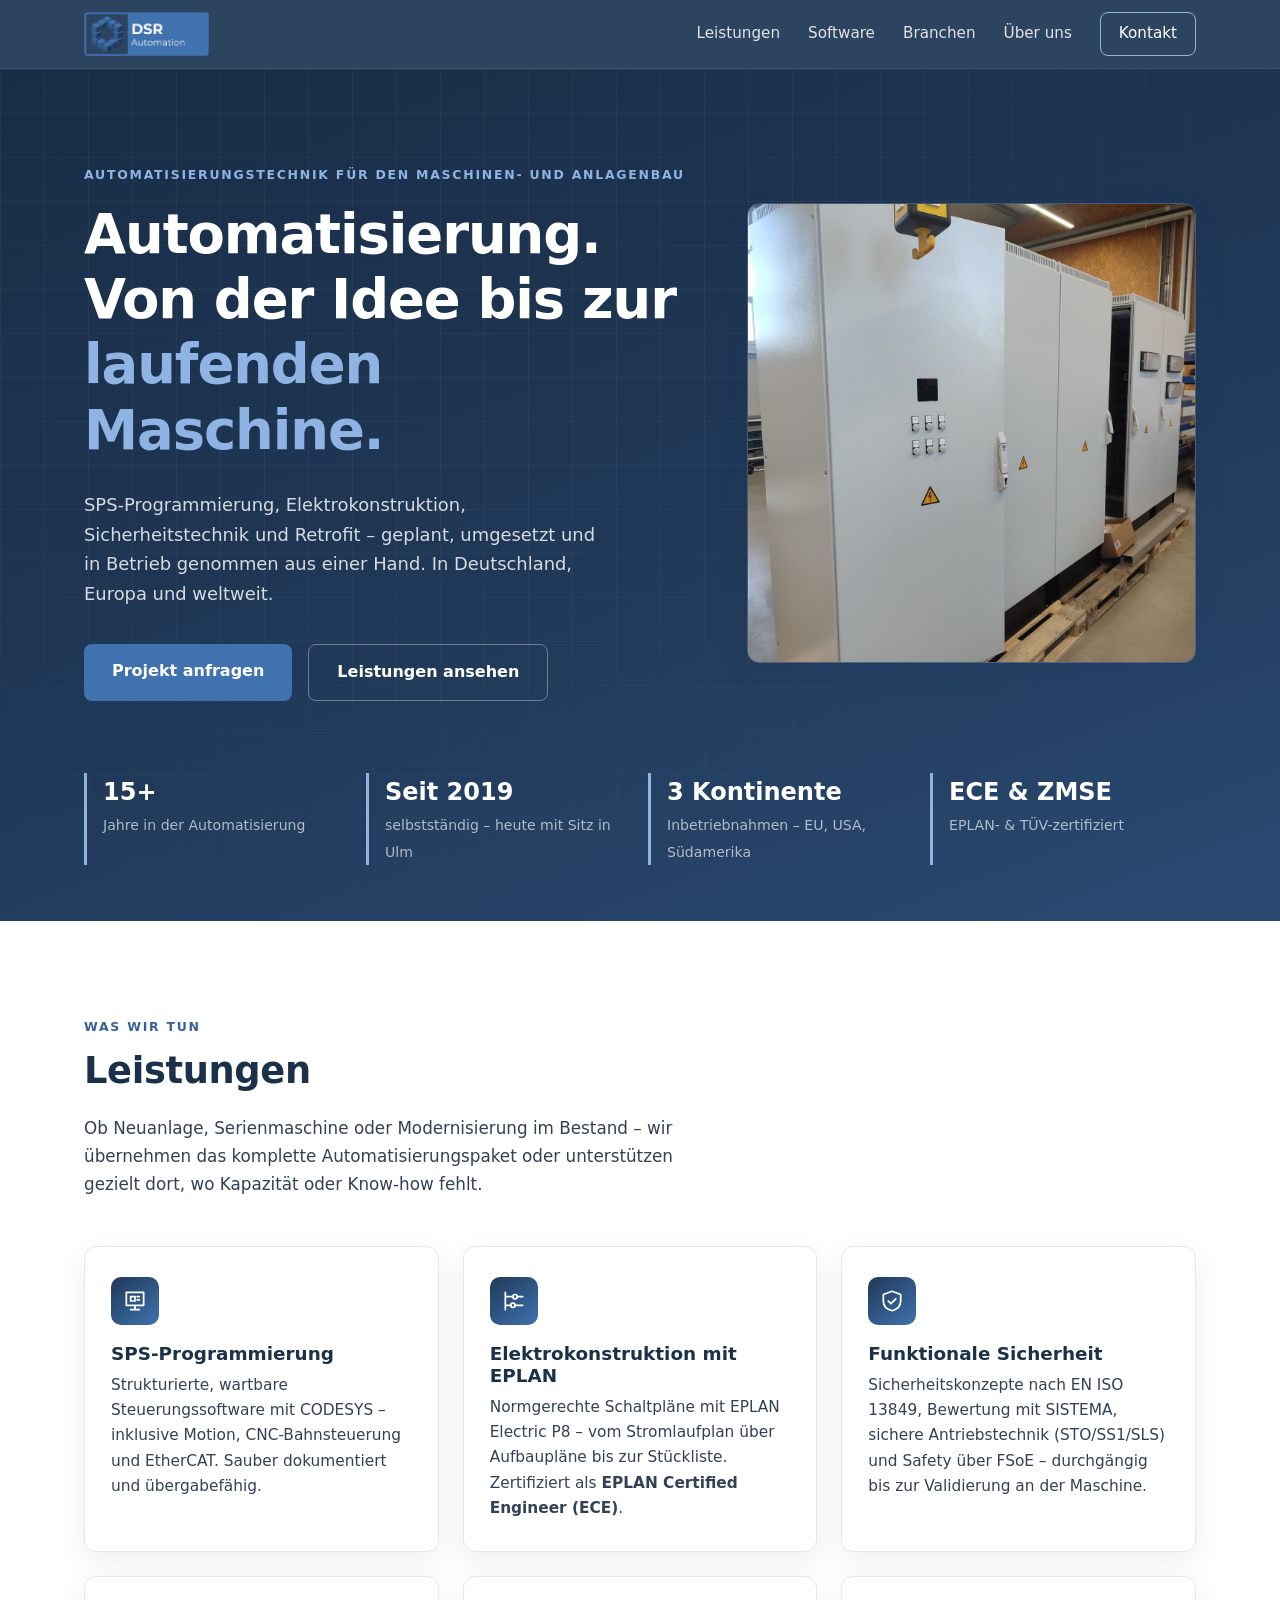
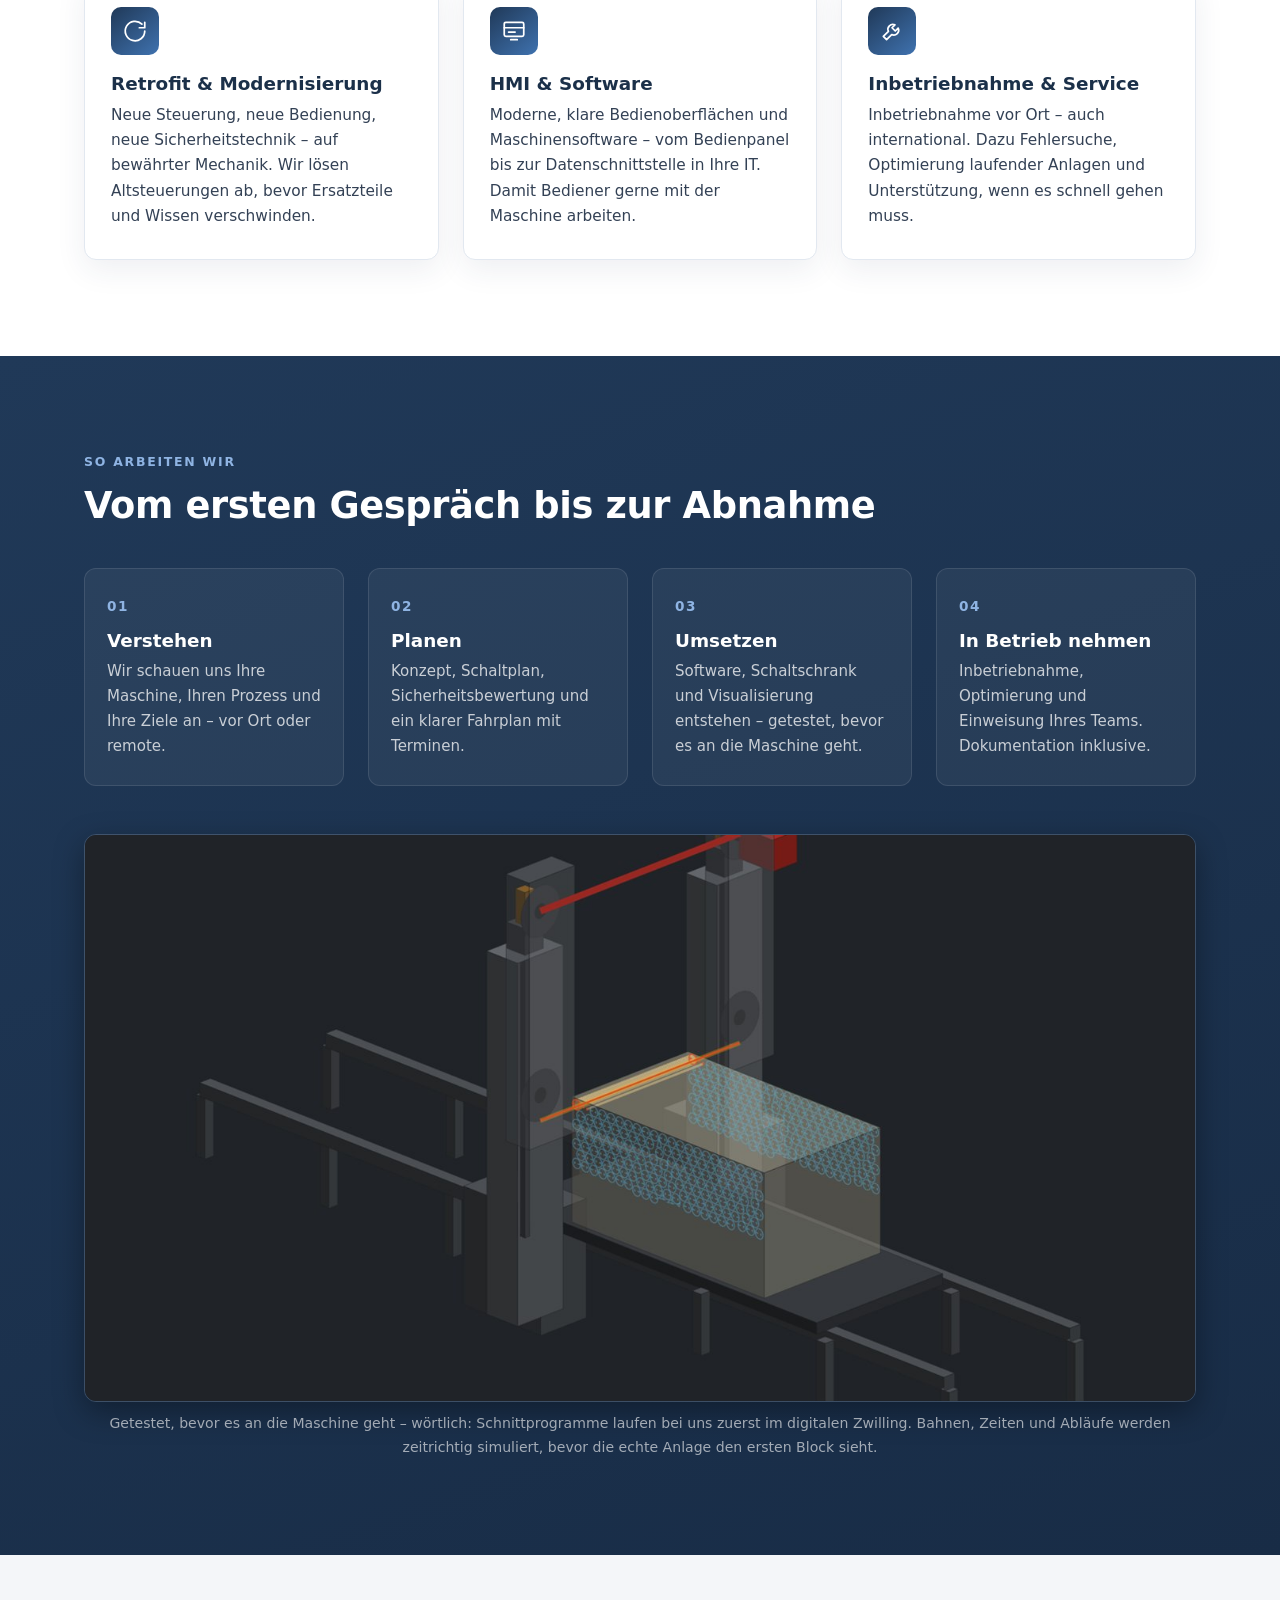
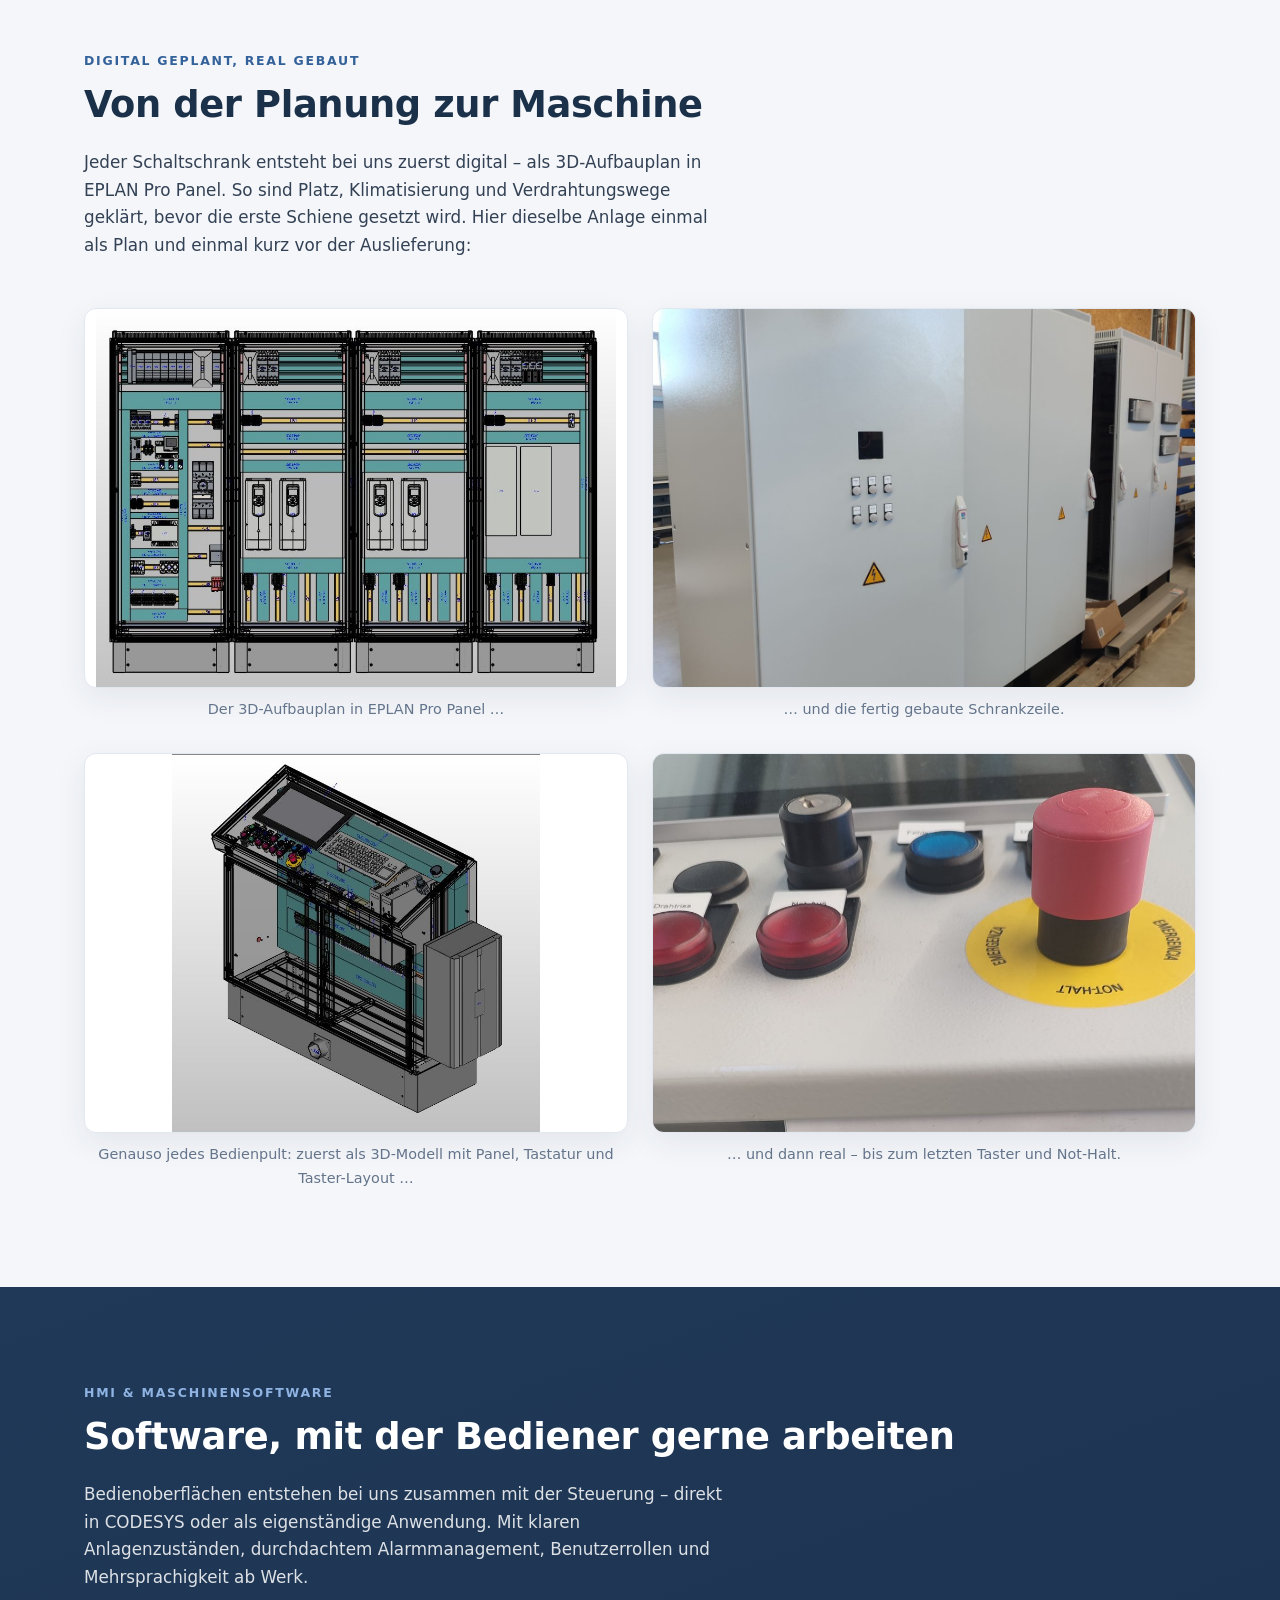
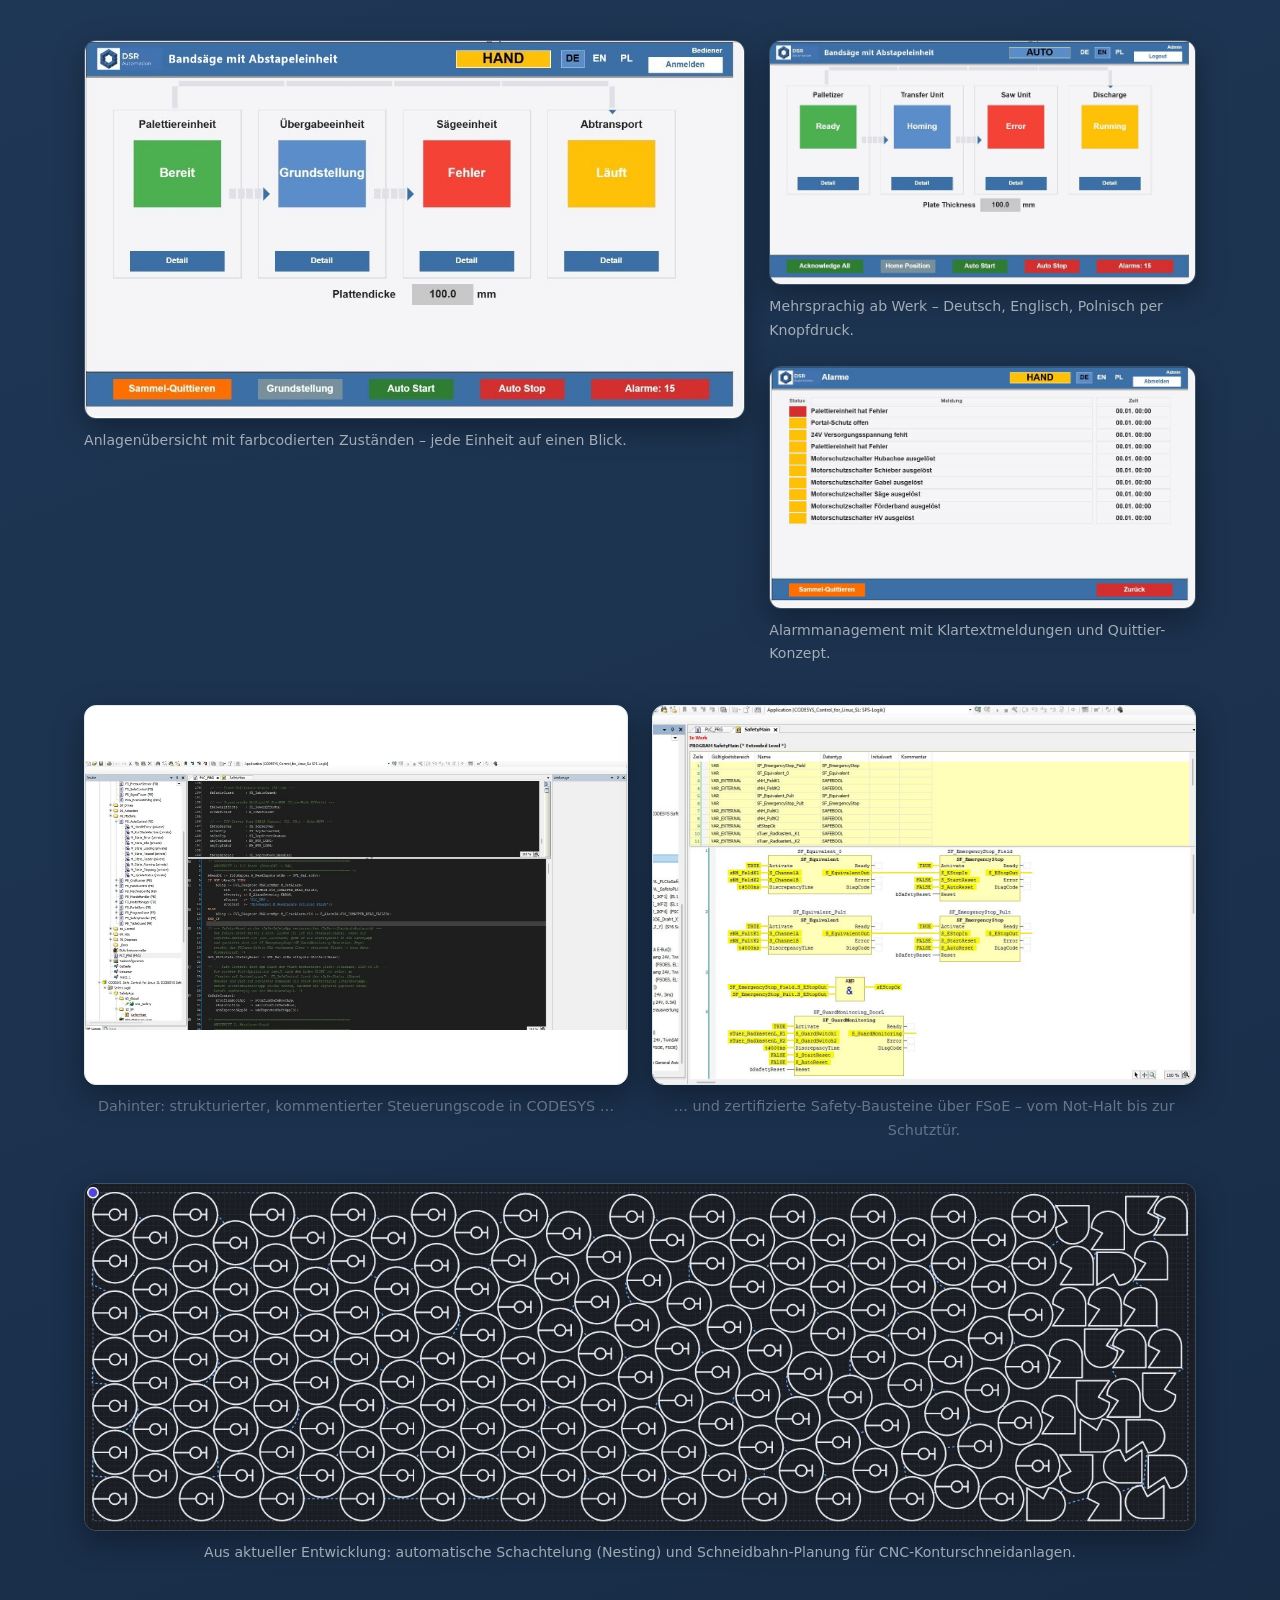
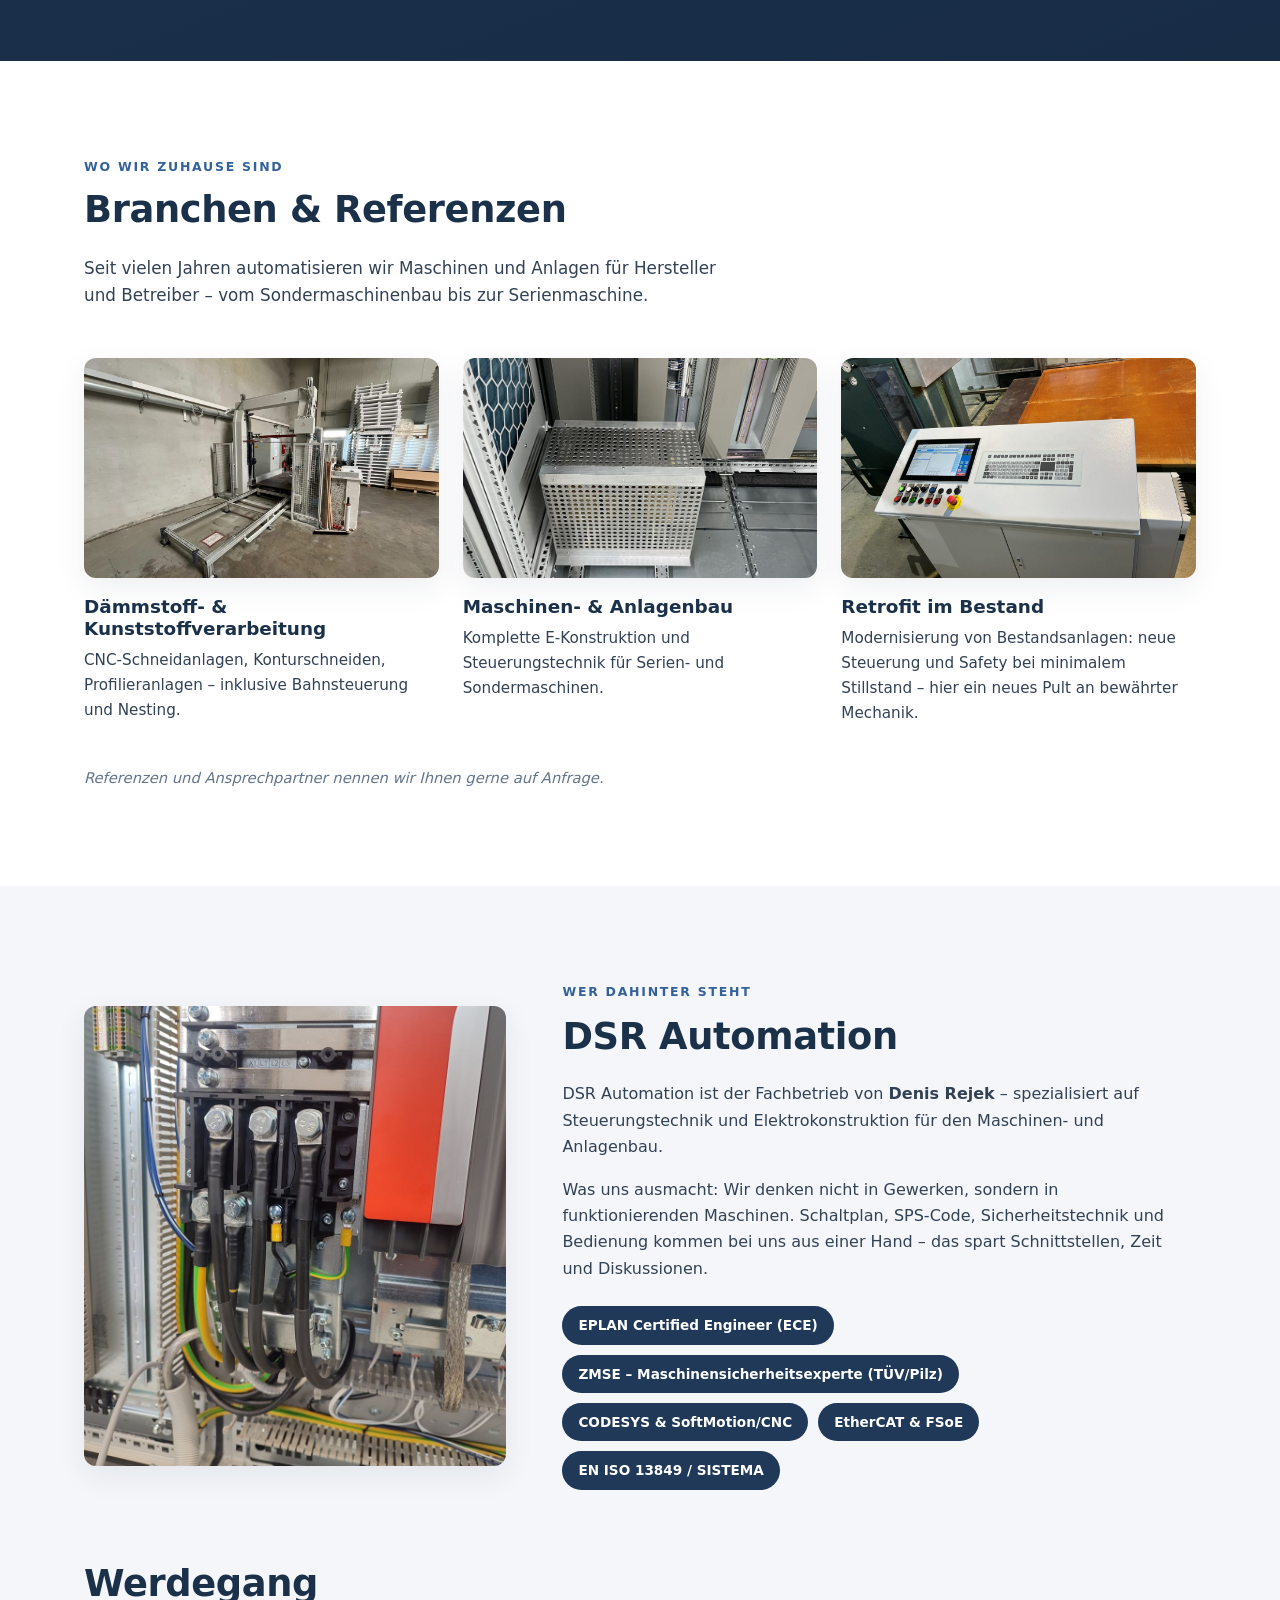
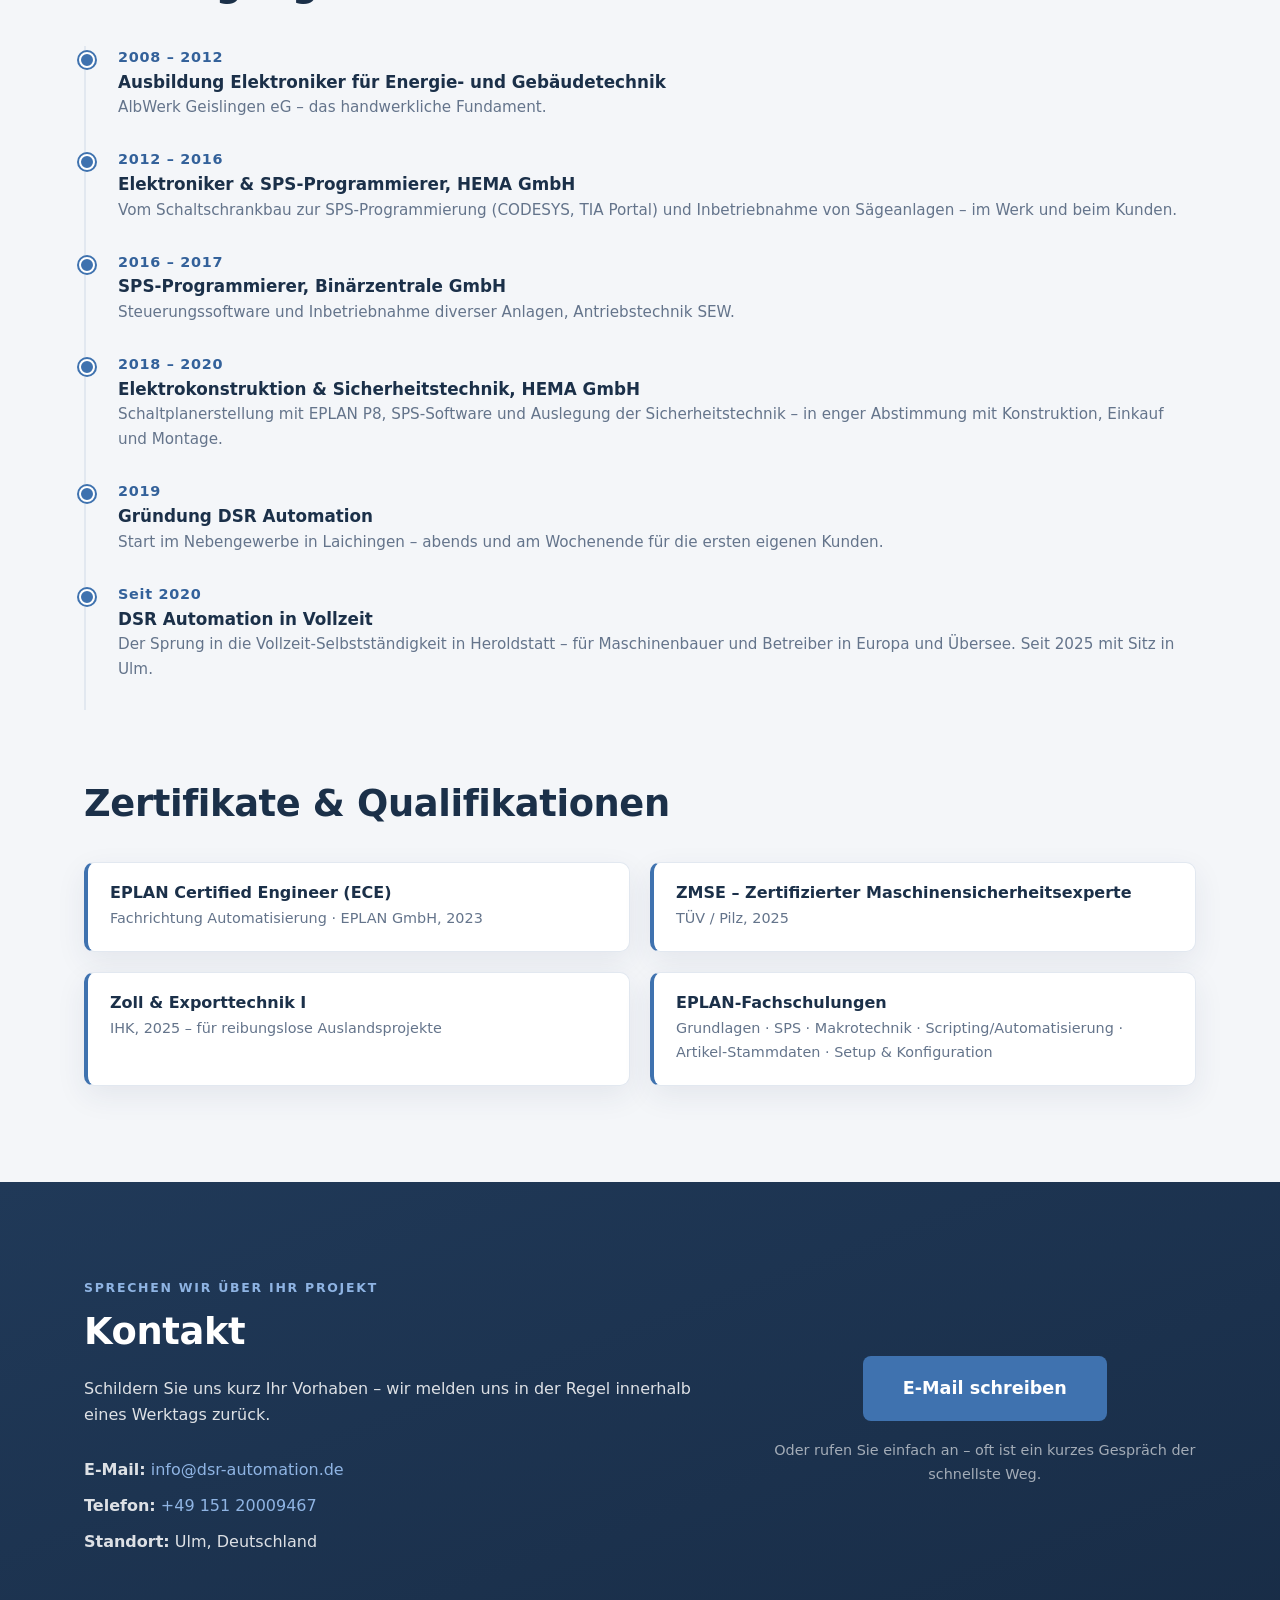
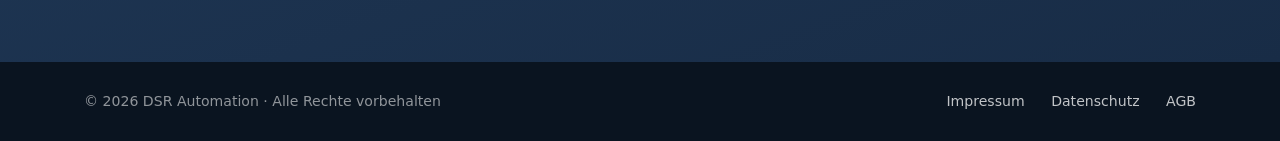
==== commit 704f7d06: "Digitaler-Zwilling-Bild in Arbeitsweise + AGB-Seite + Datenschutz-Stand - 3D-Simulations-Screenshot " ====
--- a/index.html
+++ b/index.html
@@ -157,6 +157,11 @@
           <p>Inbetriebnahme, Optimierung und Einweisung Ihres Teams. Dokumentation inklusive.</p>
         </div>
       </div>
+      <figure class="banner-fig twin-fig">
+        <img class="photo" src="img/zwilling.jpg" alt="Digitaler Zwilling: 3D-Simulation einer CNC-Schneidanlage mit genestetem Schnittprogramm">
+        <figcaption>Getestet, bevor es an die Maschine geht – wörtlich: Schnittprogramme laufen bei uns zuerst
+        im digitalen Zwilling. Bahnen, Zeiten und Abläufe werden zeitrichtig simuliert, bevor die echte Anlage den ersten Block sieht.</figcaption>
+      </figure>
     </div>
   </section>
 
@@ -388,6 +393,7 @@
     <nav aria-label="Rechtliches">
       <a href="impressum.html">Impressum</a>
       <a href="datenschutz.html">Datenschutz</a>
+      <a href="agb.html">AGB</a>
     </nav>
   </div>
 </footer>
--- a/css/style.css
+++ b/css/style.css
@@ -388,6 +388,7 @@
 .banner-fig { margin: 0; }
 .banner-fig .photo { height: auto; }
 .banner-fig figcaption { text-align: center; }
+.twin-fig { margin-top: 48px; }
 
 /* ---------- Plan/Realität-Gegenüberstellung ---------- */
 .duo {
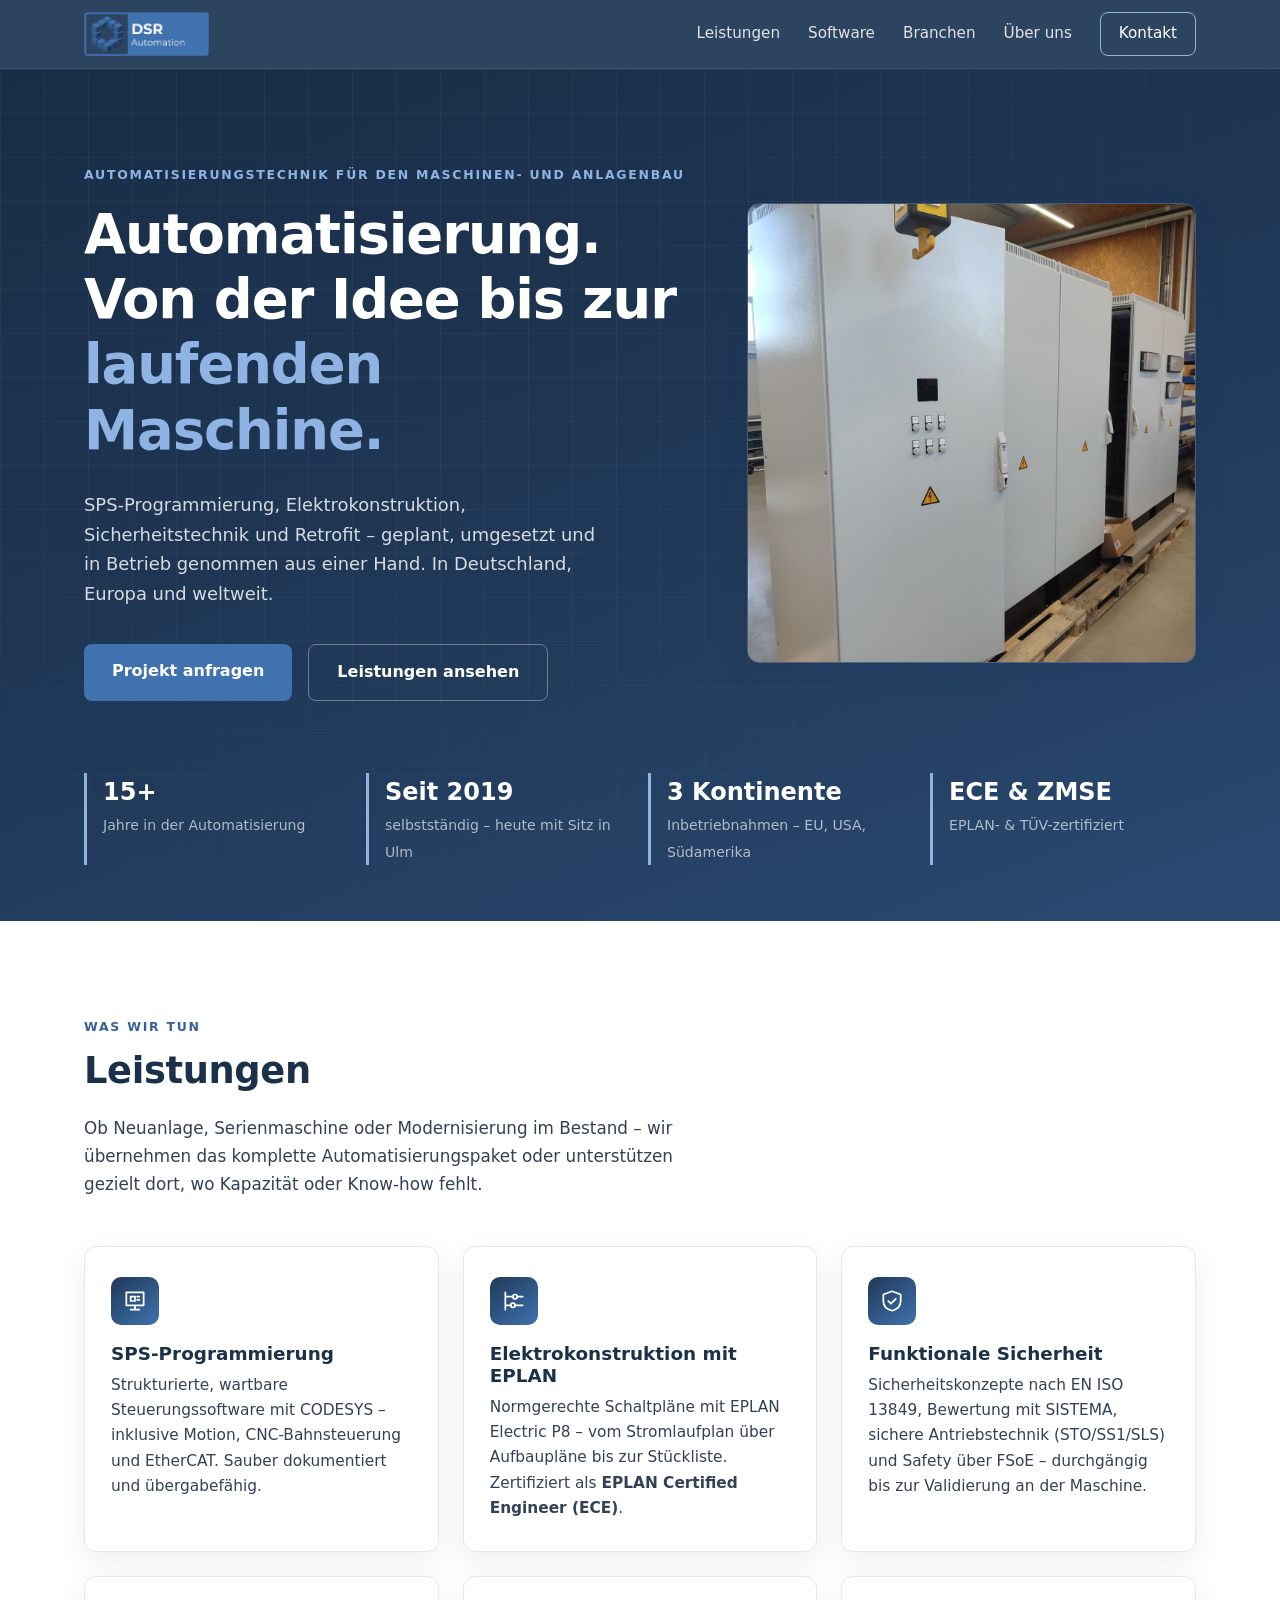
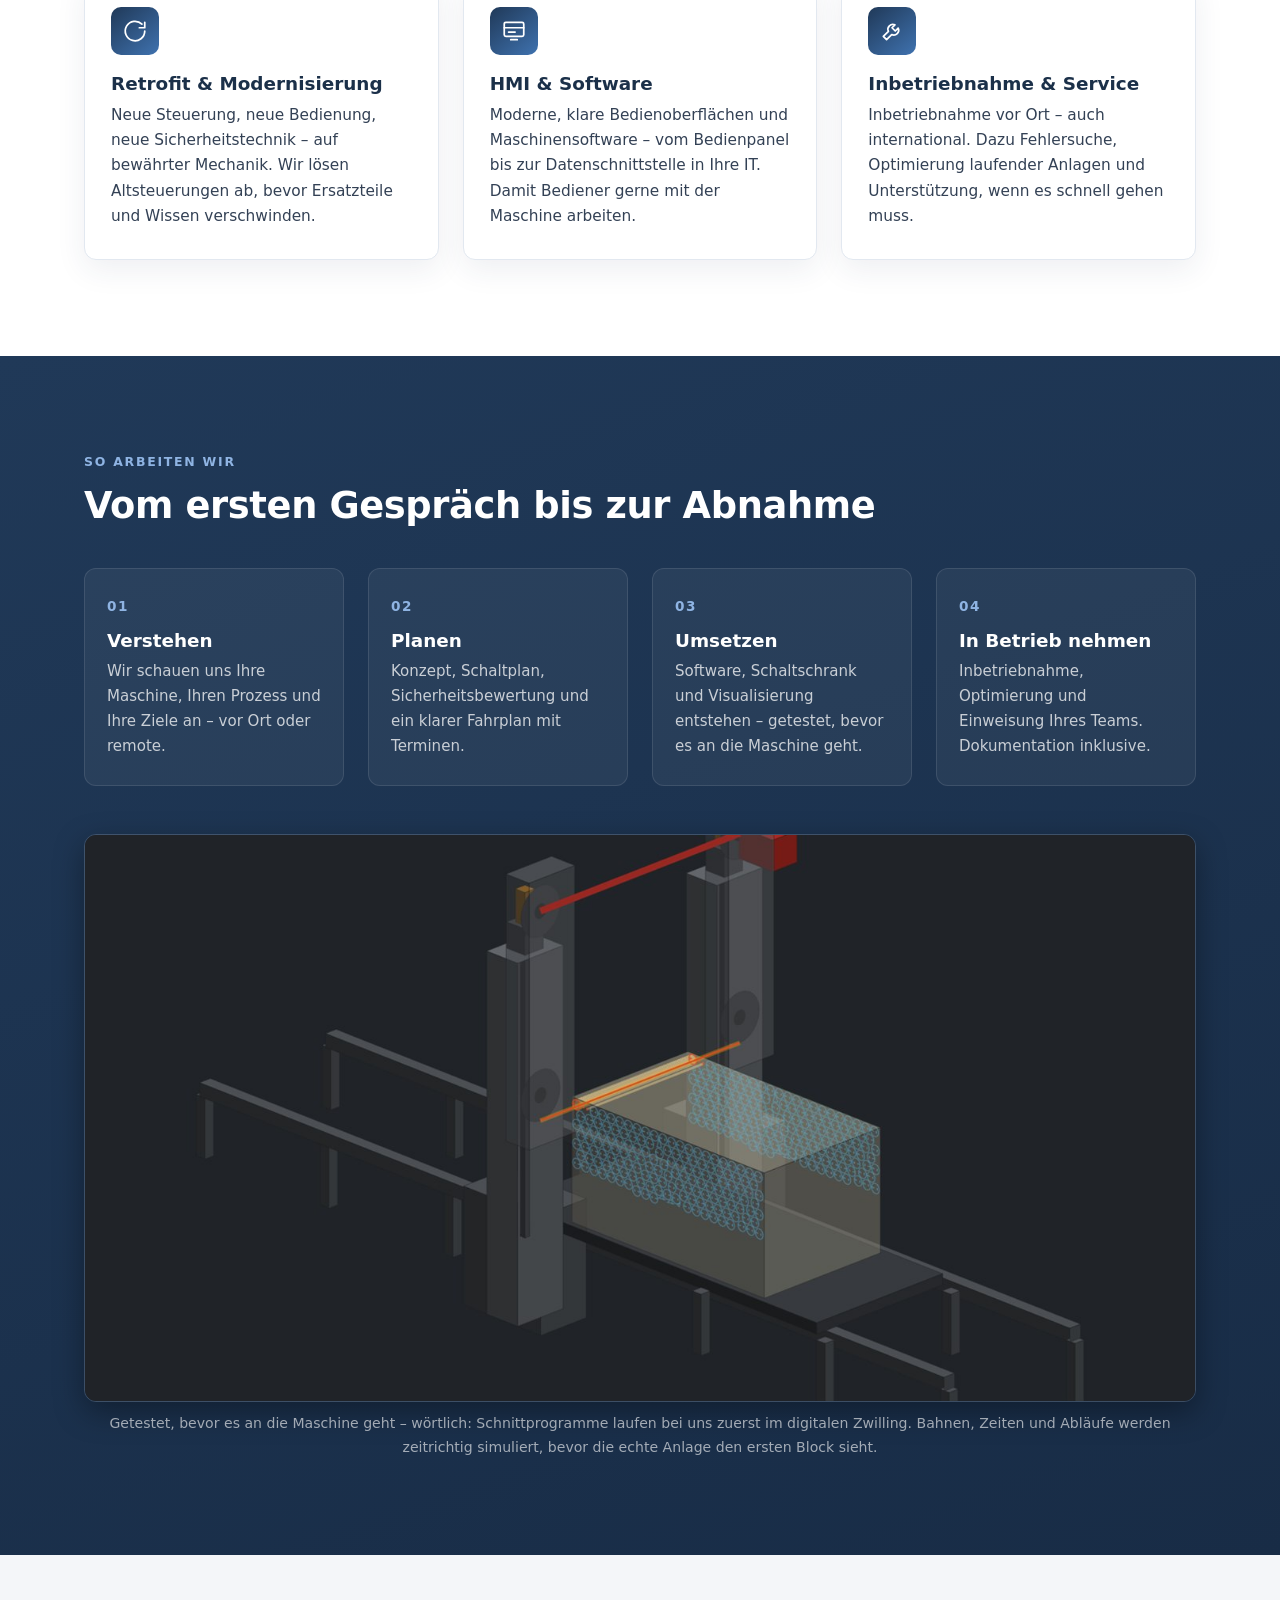
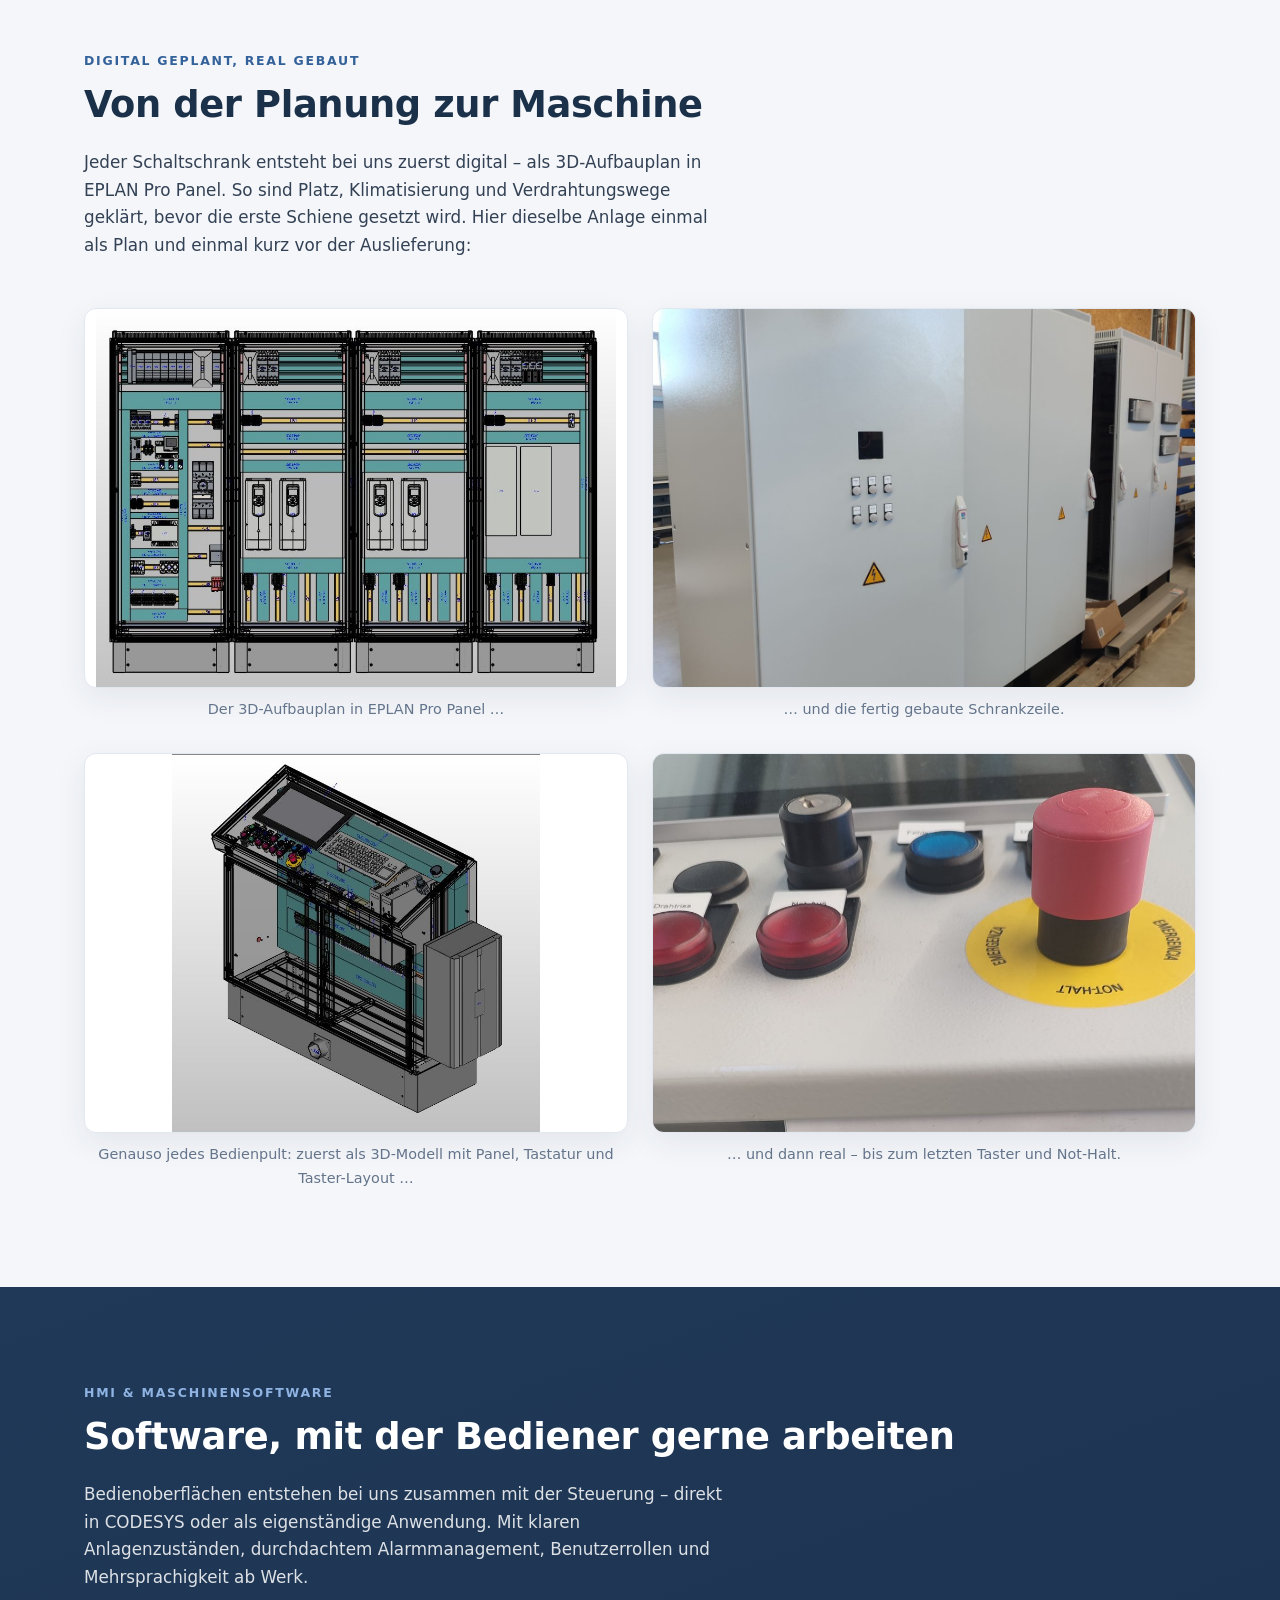
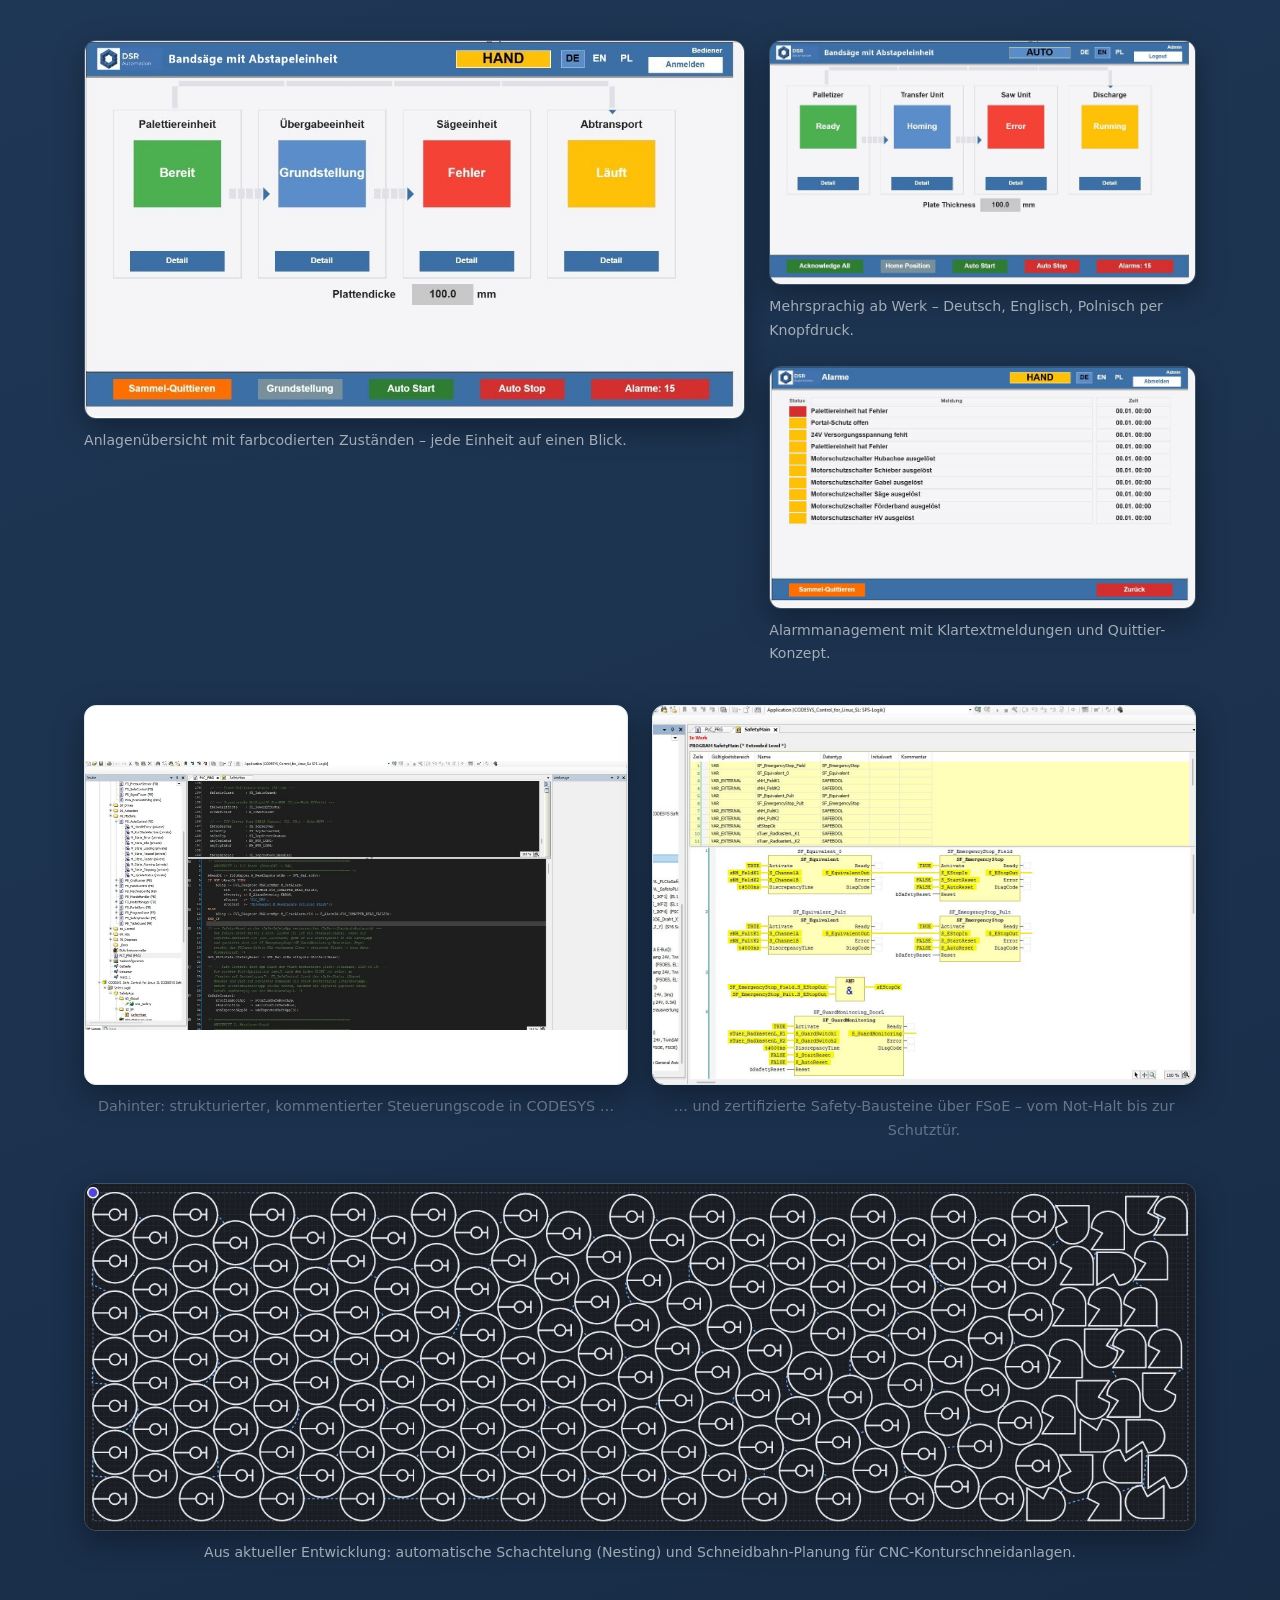
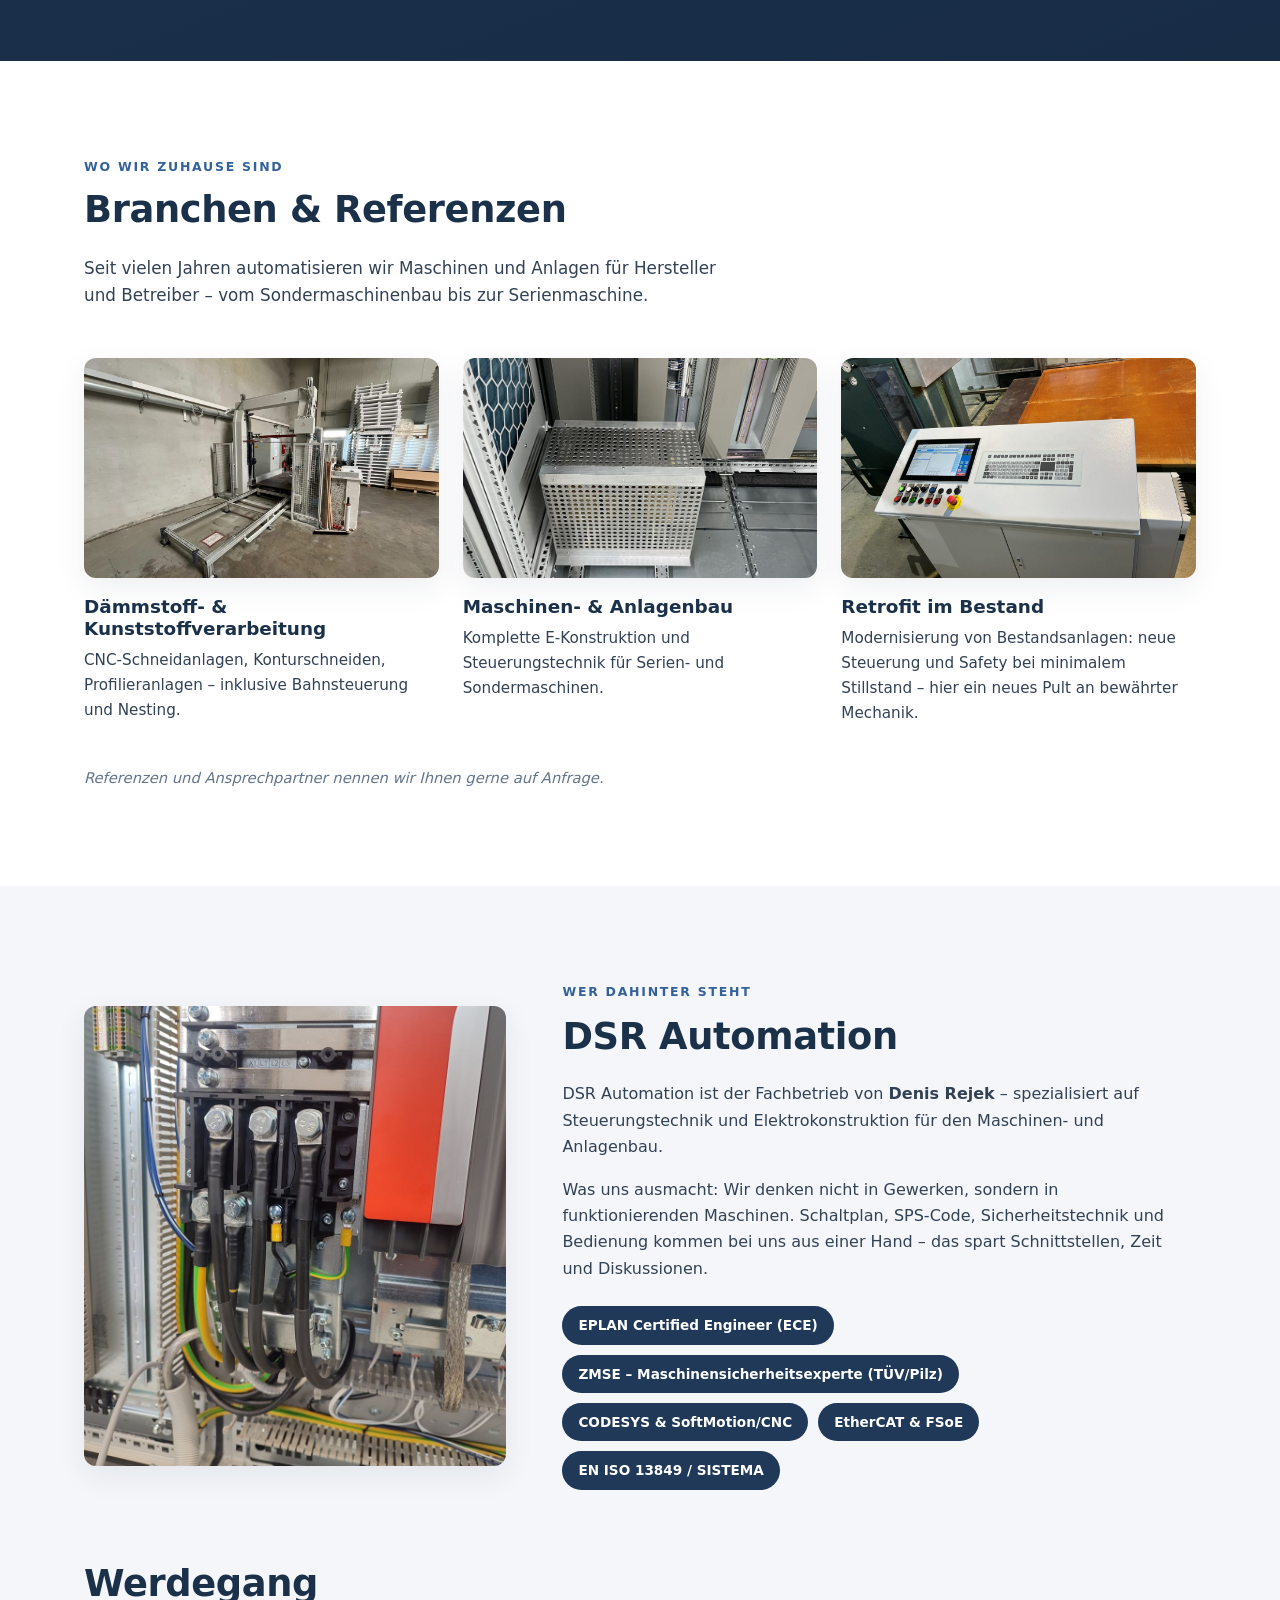
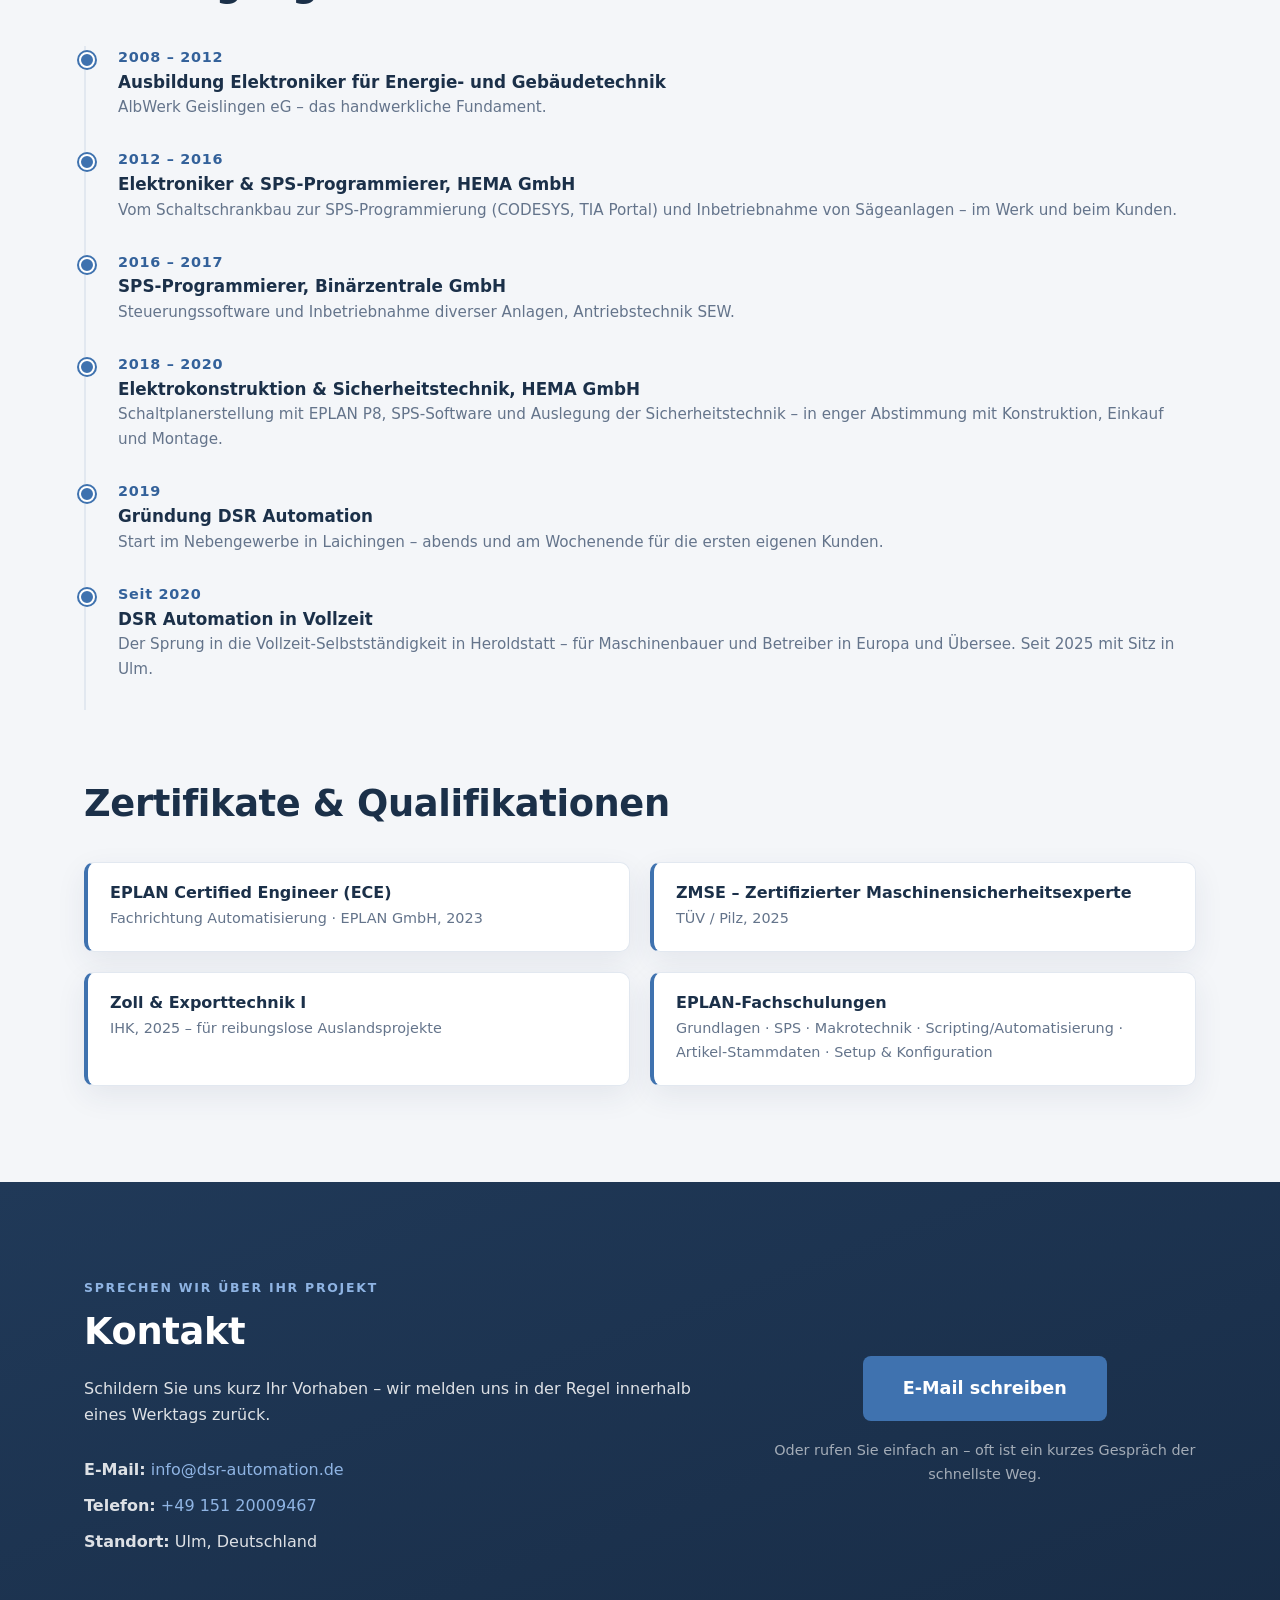
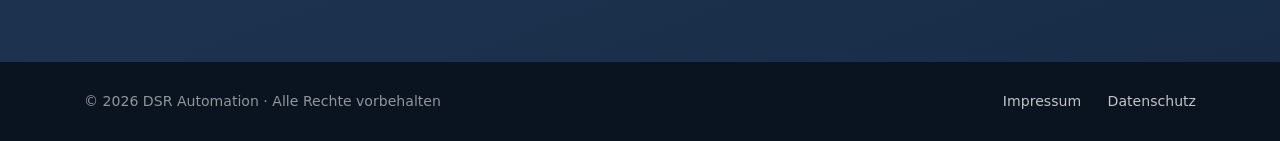
==== commit 3e6492e0: "AGB von der Website entfernt (nicht verpflichtend, Entwurf lokal gesichert) Co-Authored-By: Claude F" ====
--- a/index.html
+++ b/index.html
@@ -393,7 +393,6 @@
     <nav aria-label="Rechtliches">
       <a href="impressum.html">Impressum</a>
       <a href="datenschutz.html">Datenschutz</a>
-      <a href="agb.html">AGB</a>
     </nav>
   </div>
 </footer>
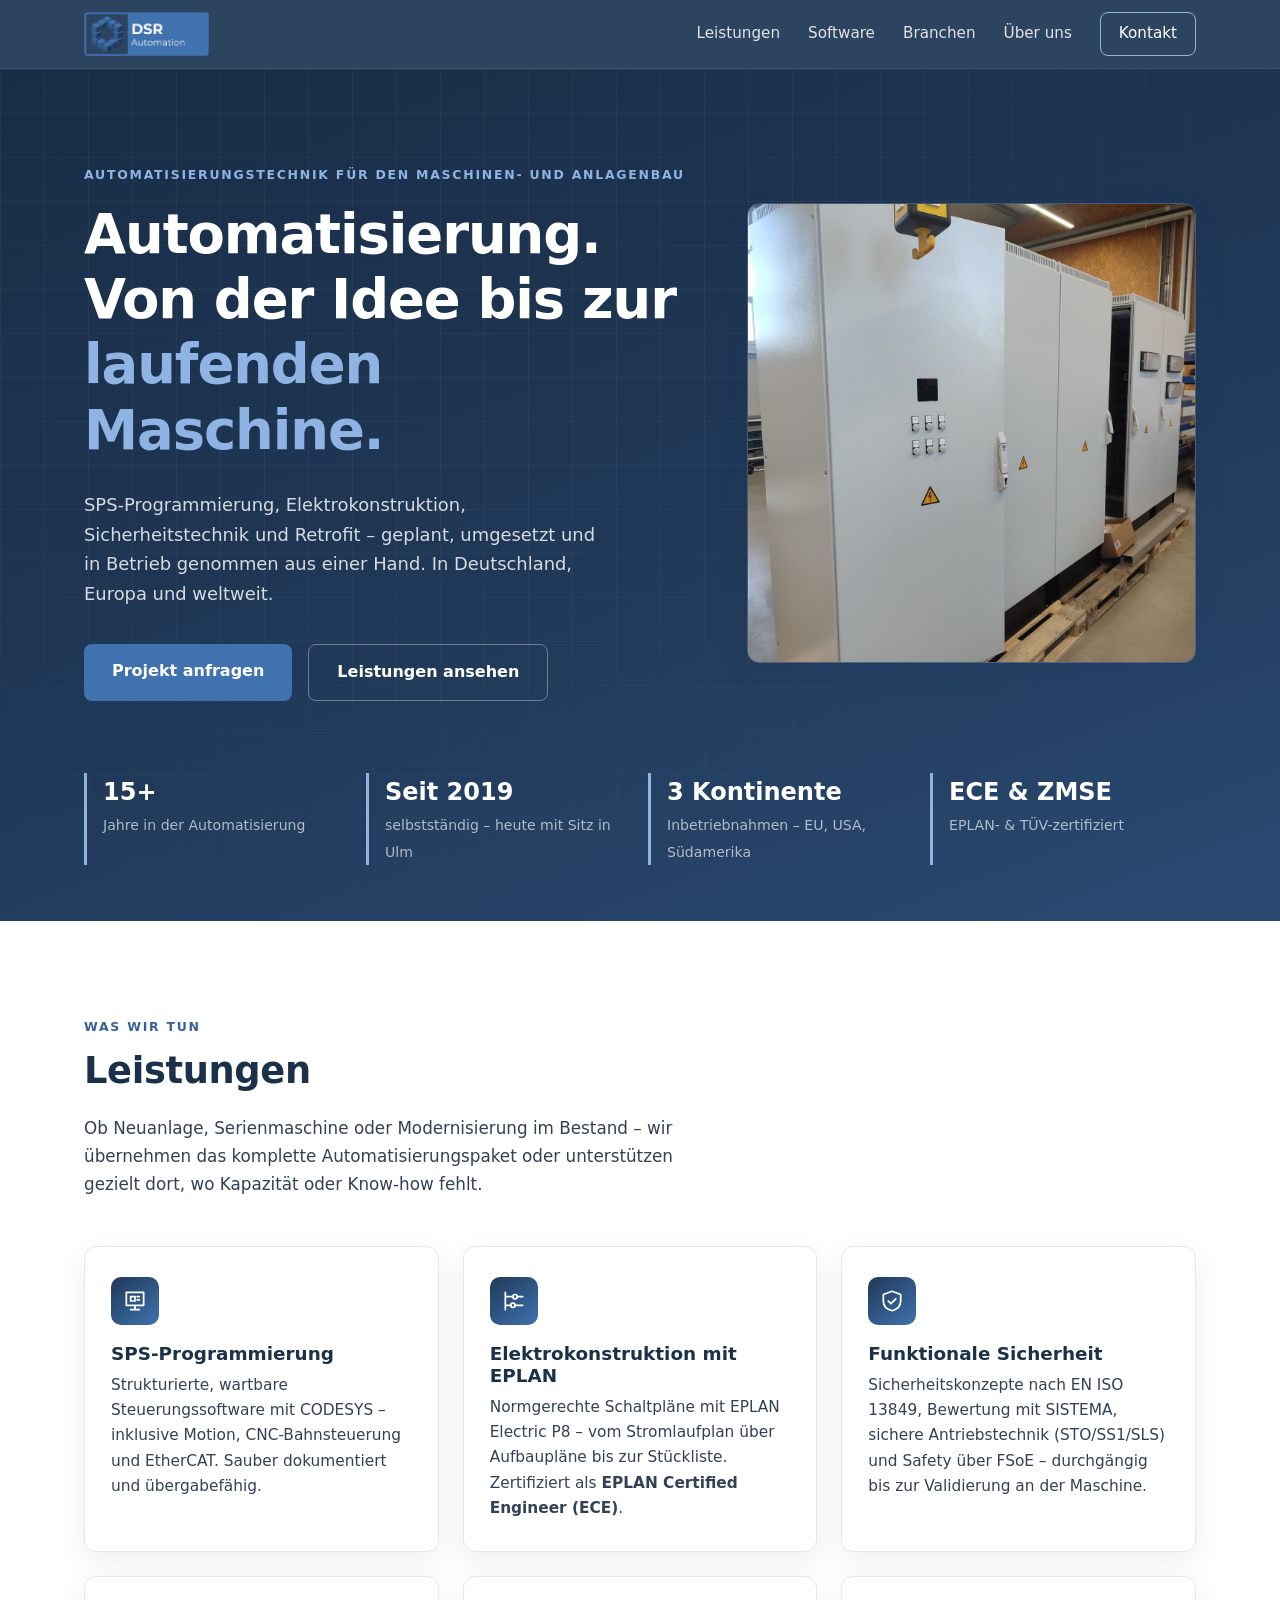
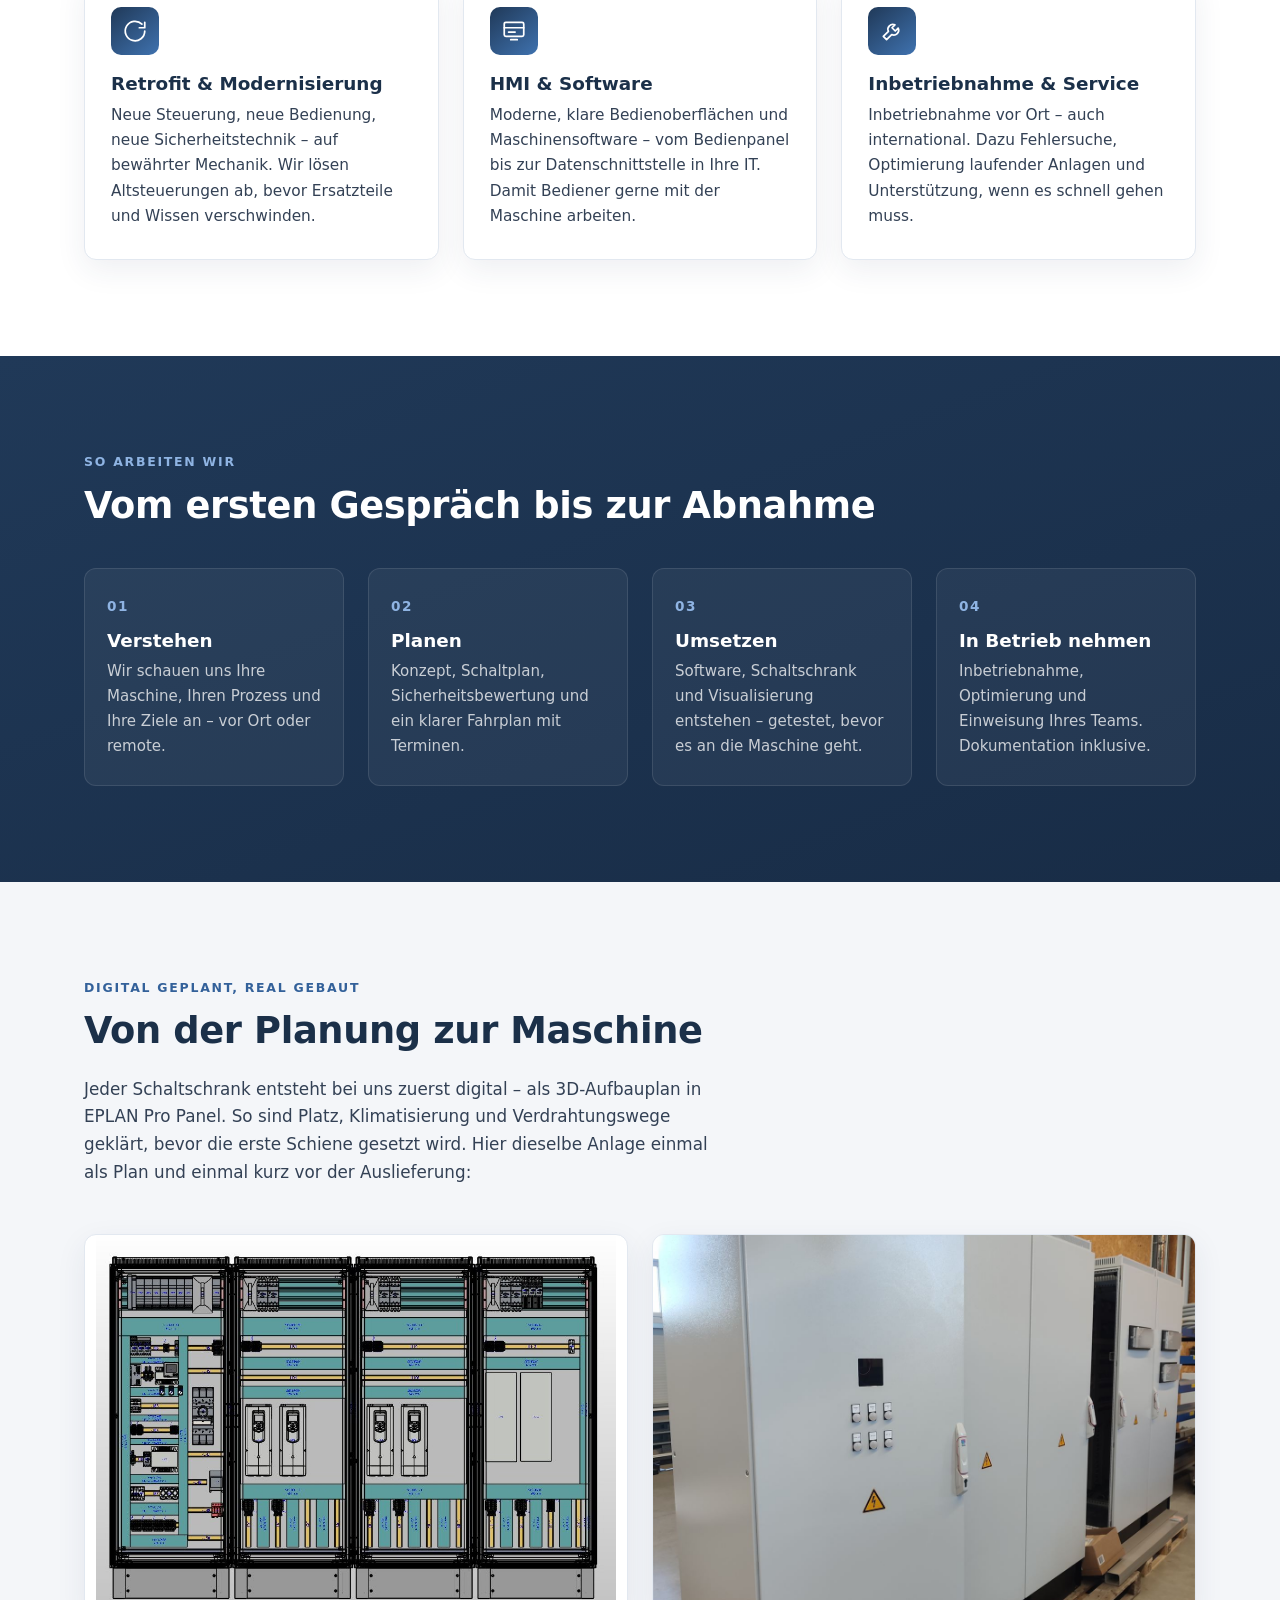
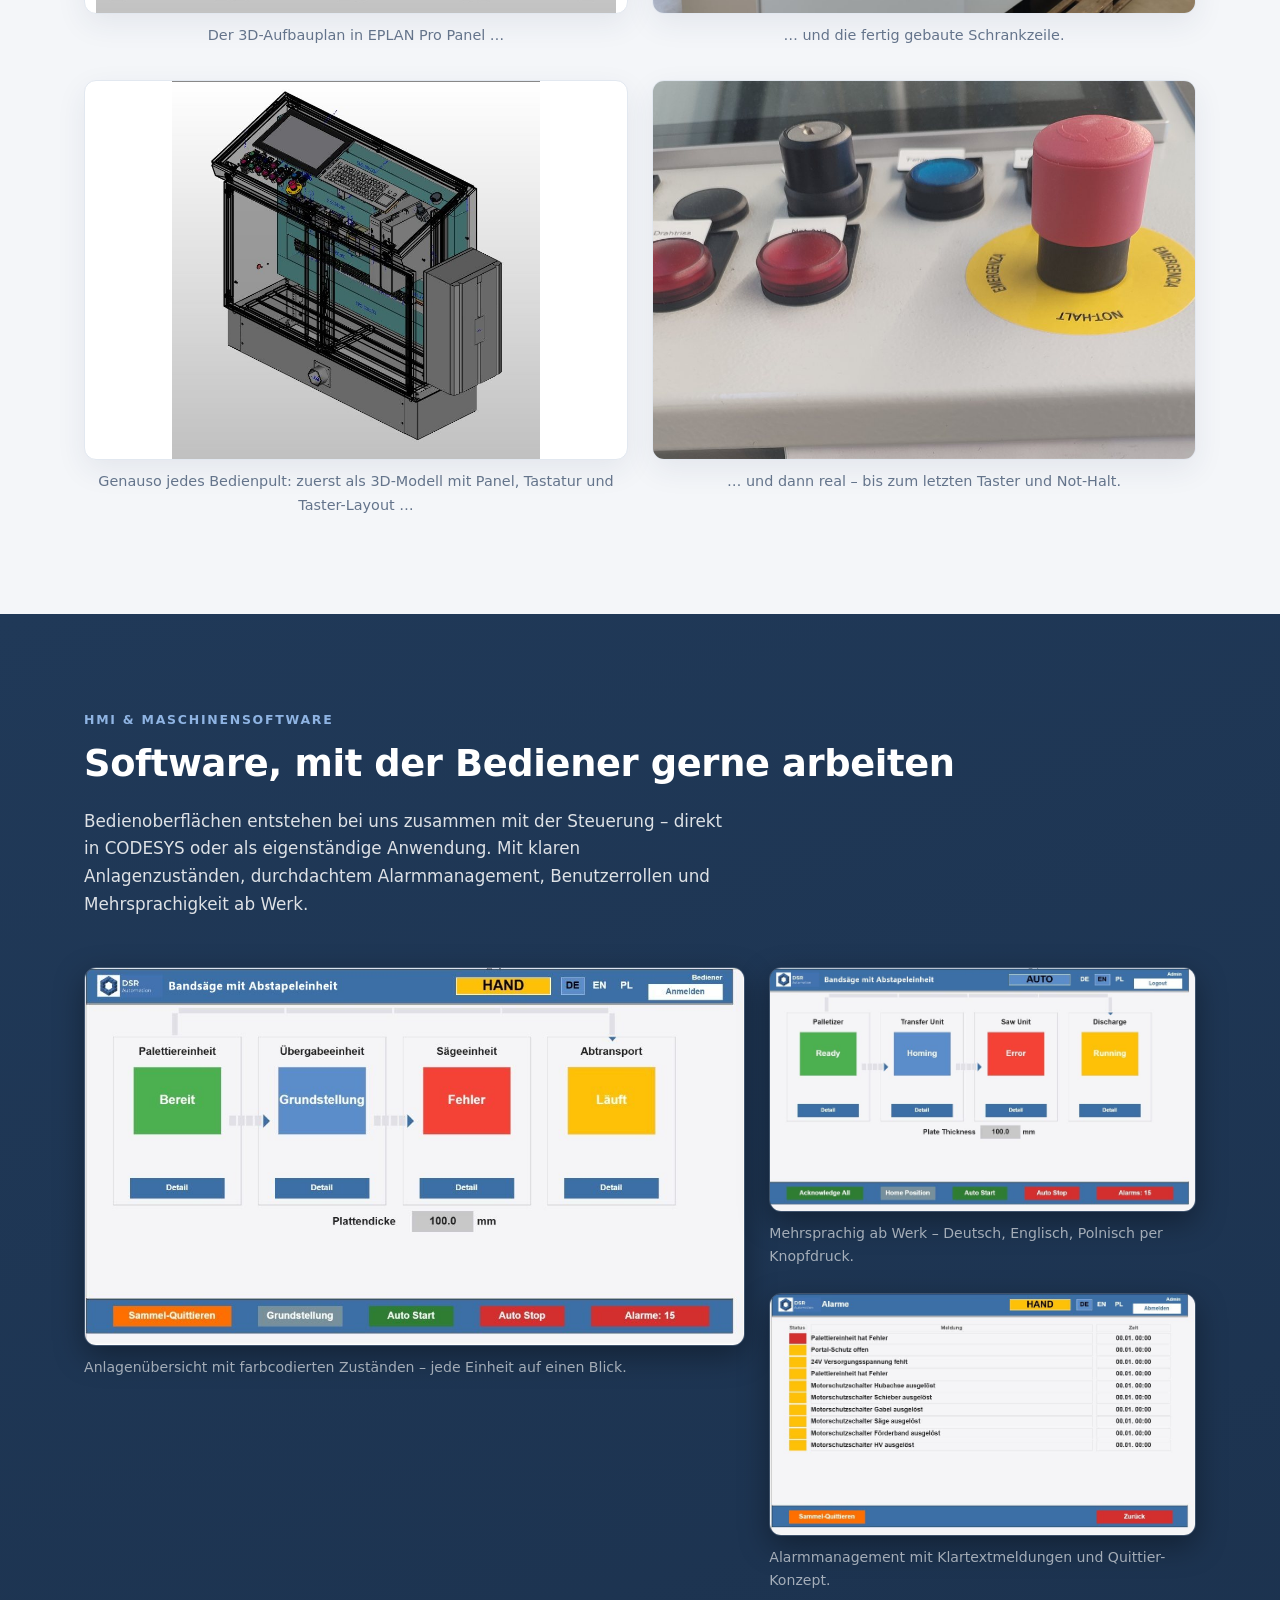
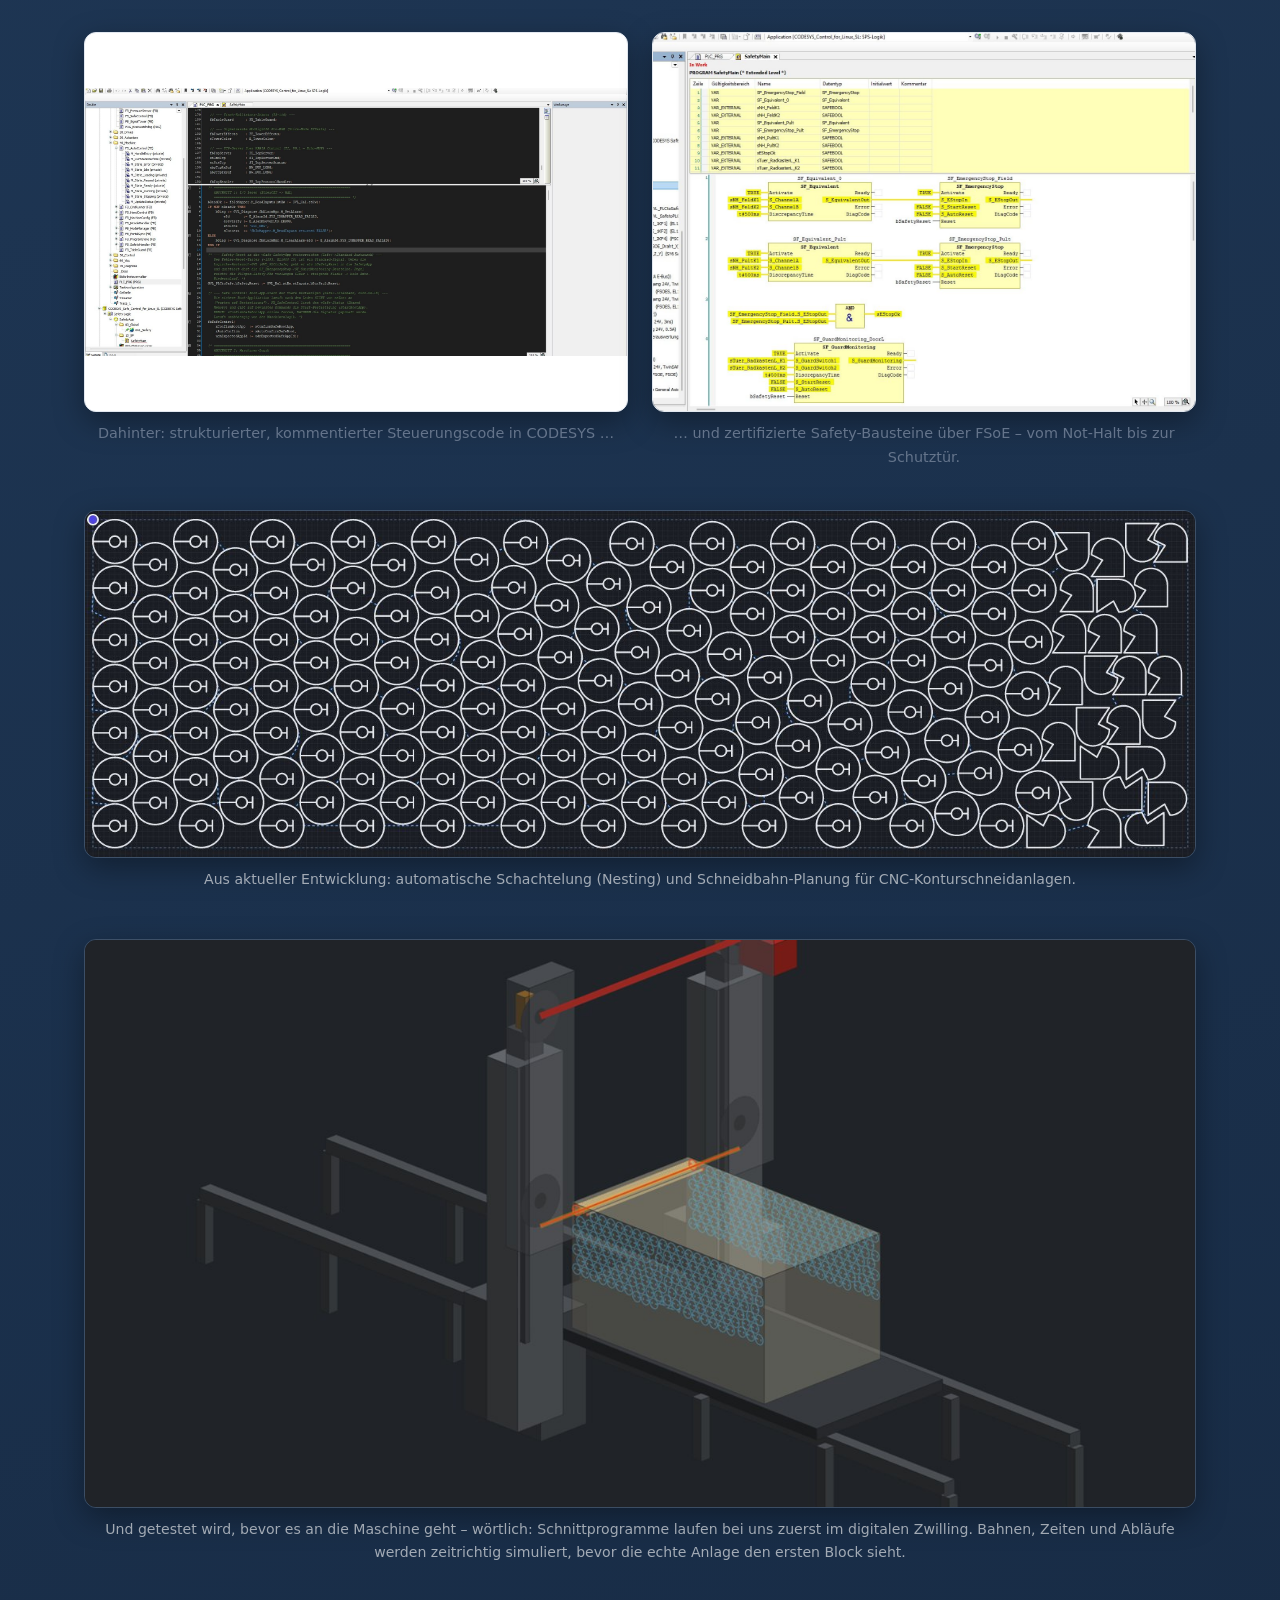
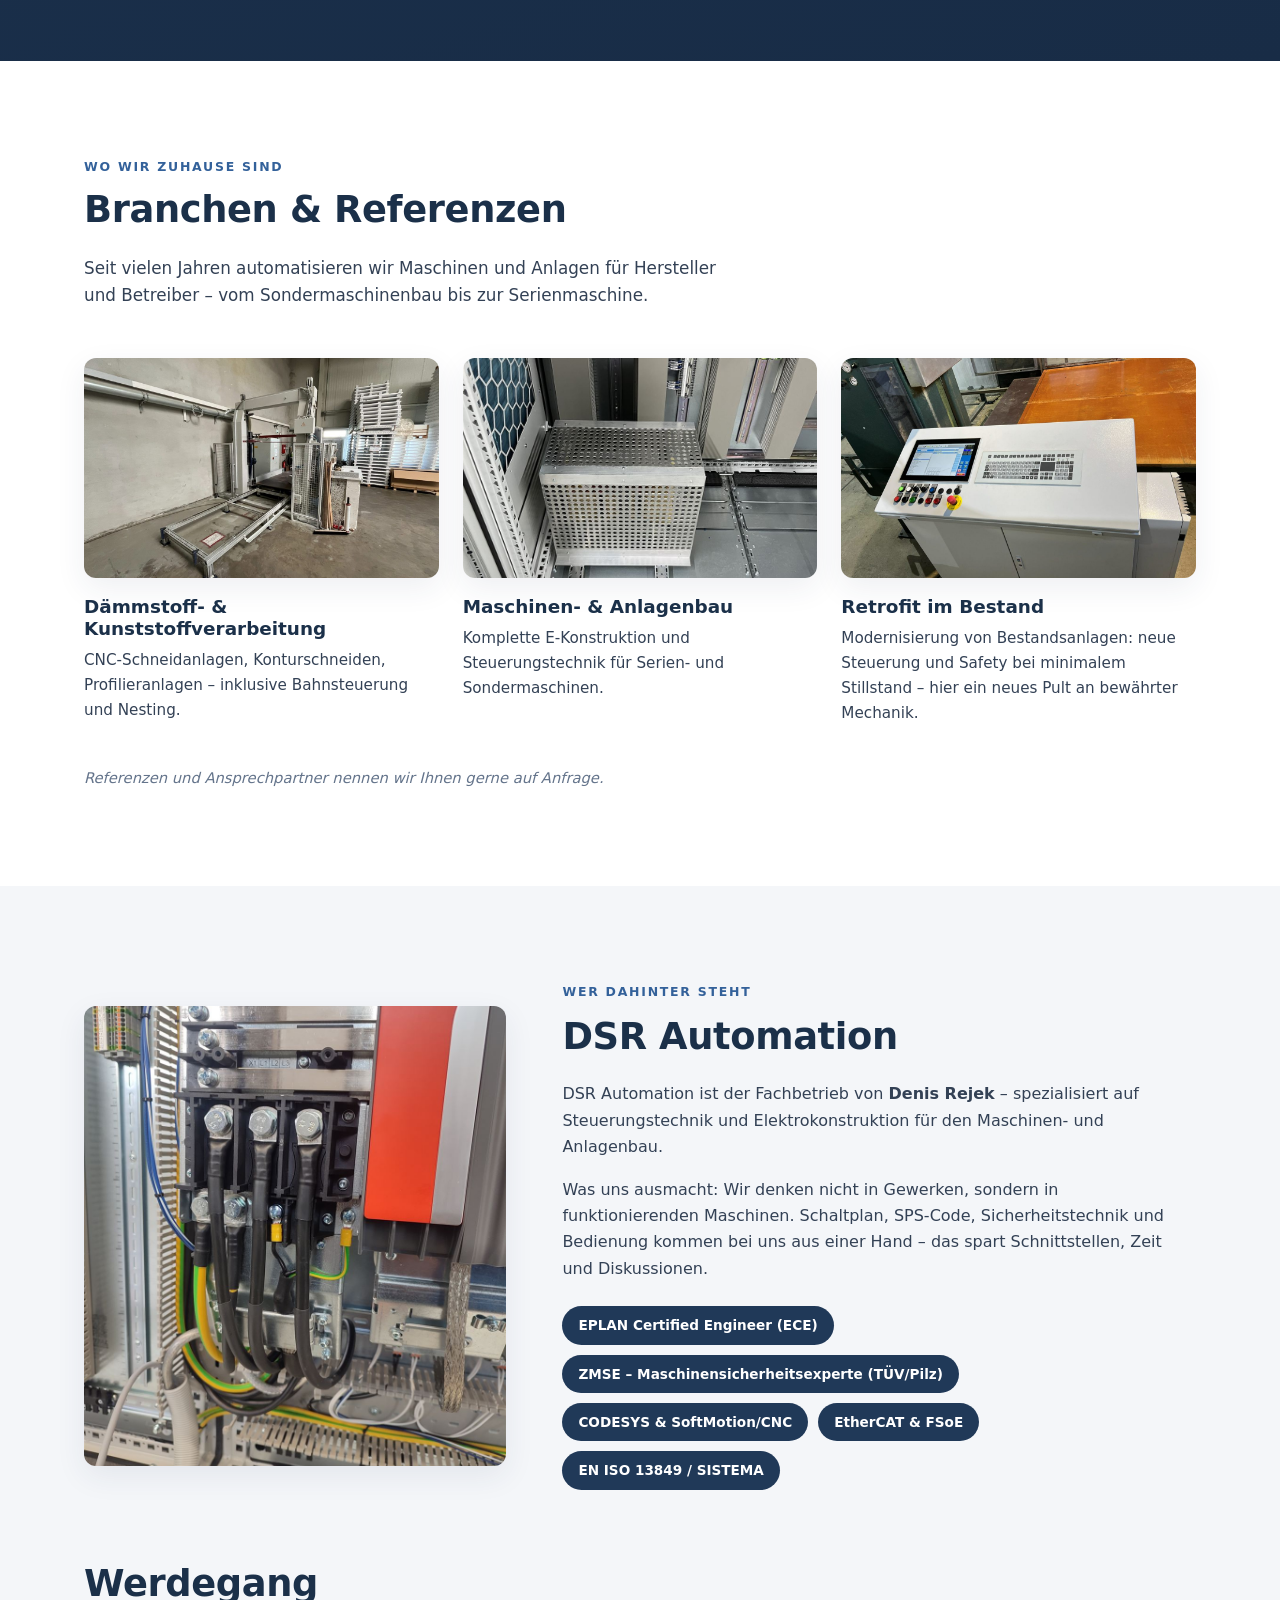
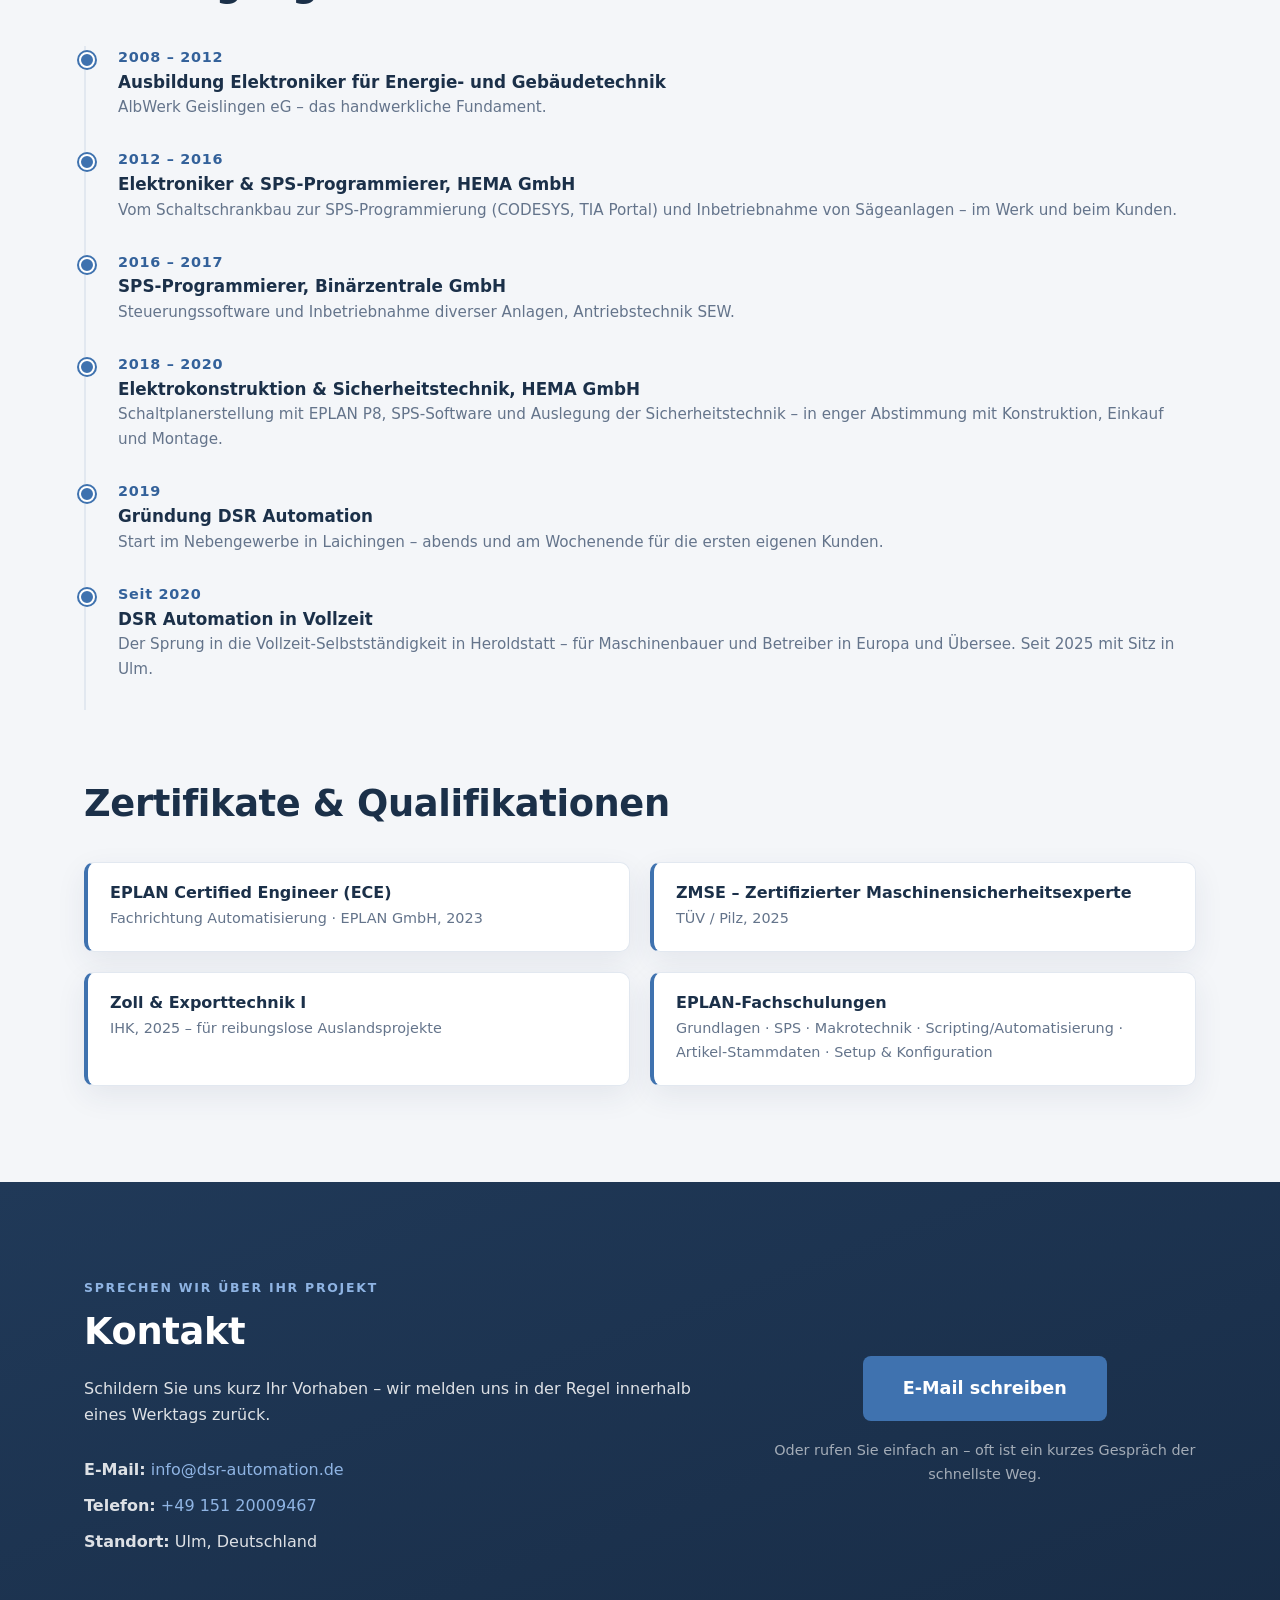
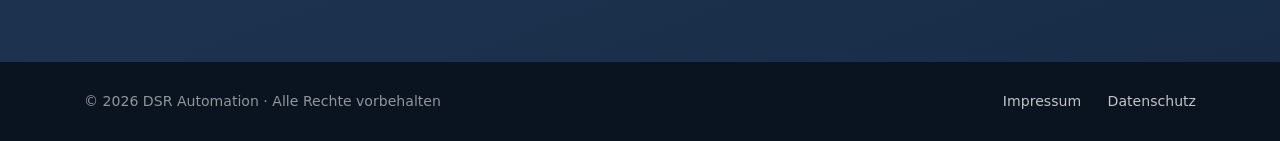
==== commit 5d10d6b7: "Digitalen Zwilling in die Software-Sektion verschoben (zu CODESYS + Nesting) Co-Authored-By: Claude " ====
--- a/index.html
+++ b/index.html
@@ -157,11 +157,6 @@
           <p>Inbetriebnahme, Optimierung und Einweisung Ihres Teams. Dokumentation inklusive.</p>
         </div>
       </div>
-      <figure class="banner-fig twin-fig">
-        <img class="photo" src="img/zwilling.jpg" alt="Digitaler Zwilling: 3D-Simulation einer CNC-Schneidanlage mit genestetem Schnittprogramm">
-        <figcaption>Getestet, bevor es an die Maschine geht – wörtlich: Schnittprogramme laufen bei uns zuerst
-        im digitalen Zwilling. Bahnen, Zeiten und Abläufe werden zeitrichtig simuliert, bevor die echte Anlage den ersten Block sieht.</figcaption>
-      </figure>
     </div>
   </section>
 
@@ -240,6 +235,12 @@
       <figure class="banner-fig">
         <img class="photo" src="img/nesting-banner.jpg" alt="Dark-Mode-Ansicht einer automatischen Teile-Schachtelung mit Schneidbahnen">
         <figcaption>Aus aktueller Entwicklung: automatische Schachtelung (Nesting) und Schneidbahn-Planung für CNC-Konturschneidanlagen.</figcaption>
+      </figure>
+
+      <figure class="banner-fig twin-fig">
+        <img class="photo" src="img/zwilling.jpg" alt="Digitaler Zwilling: 3D-Simulation einer CNC-Schneidanlage mit genestetem Schnittprogramm">
+        <figcaption>Und getestet wird, bevor es an die Maschine geht – wörtlich: Schnittprogramme laufen bei uns zuerst
+        im digitalen Zwilling. Bahnen, Zeiten und Abläufe werden zeitrichtig simuliert, bevor die echte Anlage den ersten Block sieht.</figcaption>
       </figure>
     </div>
   </section>
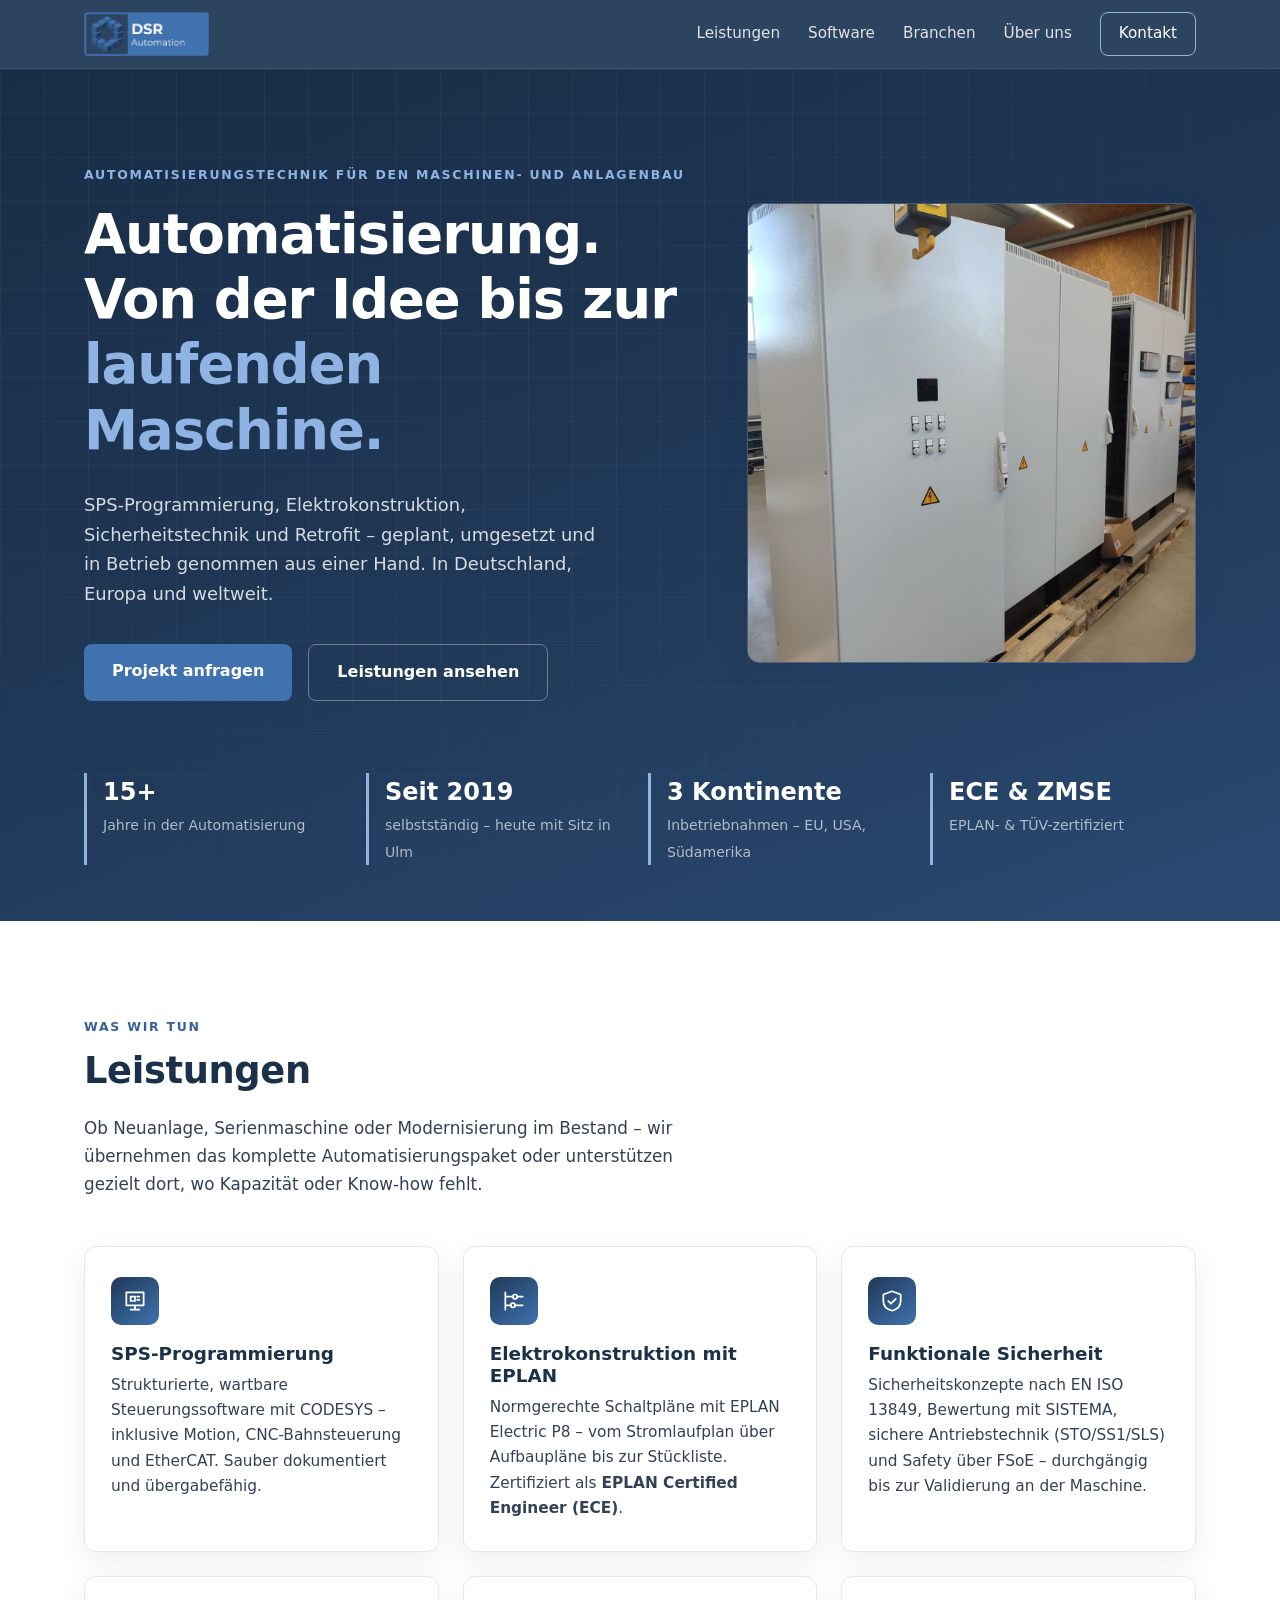
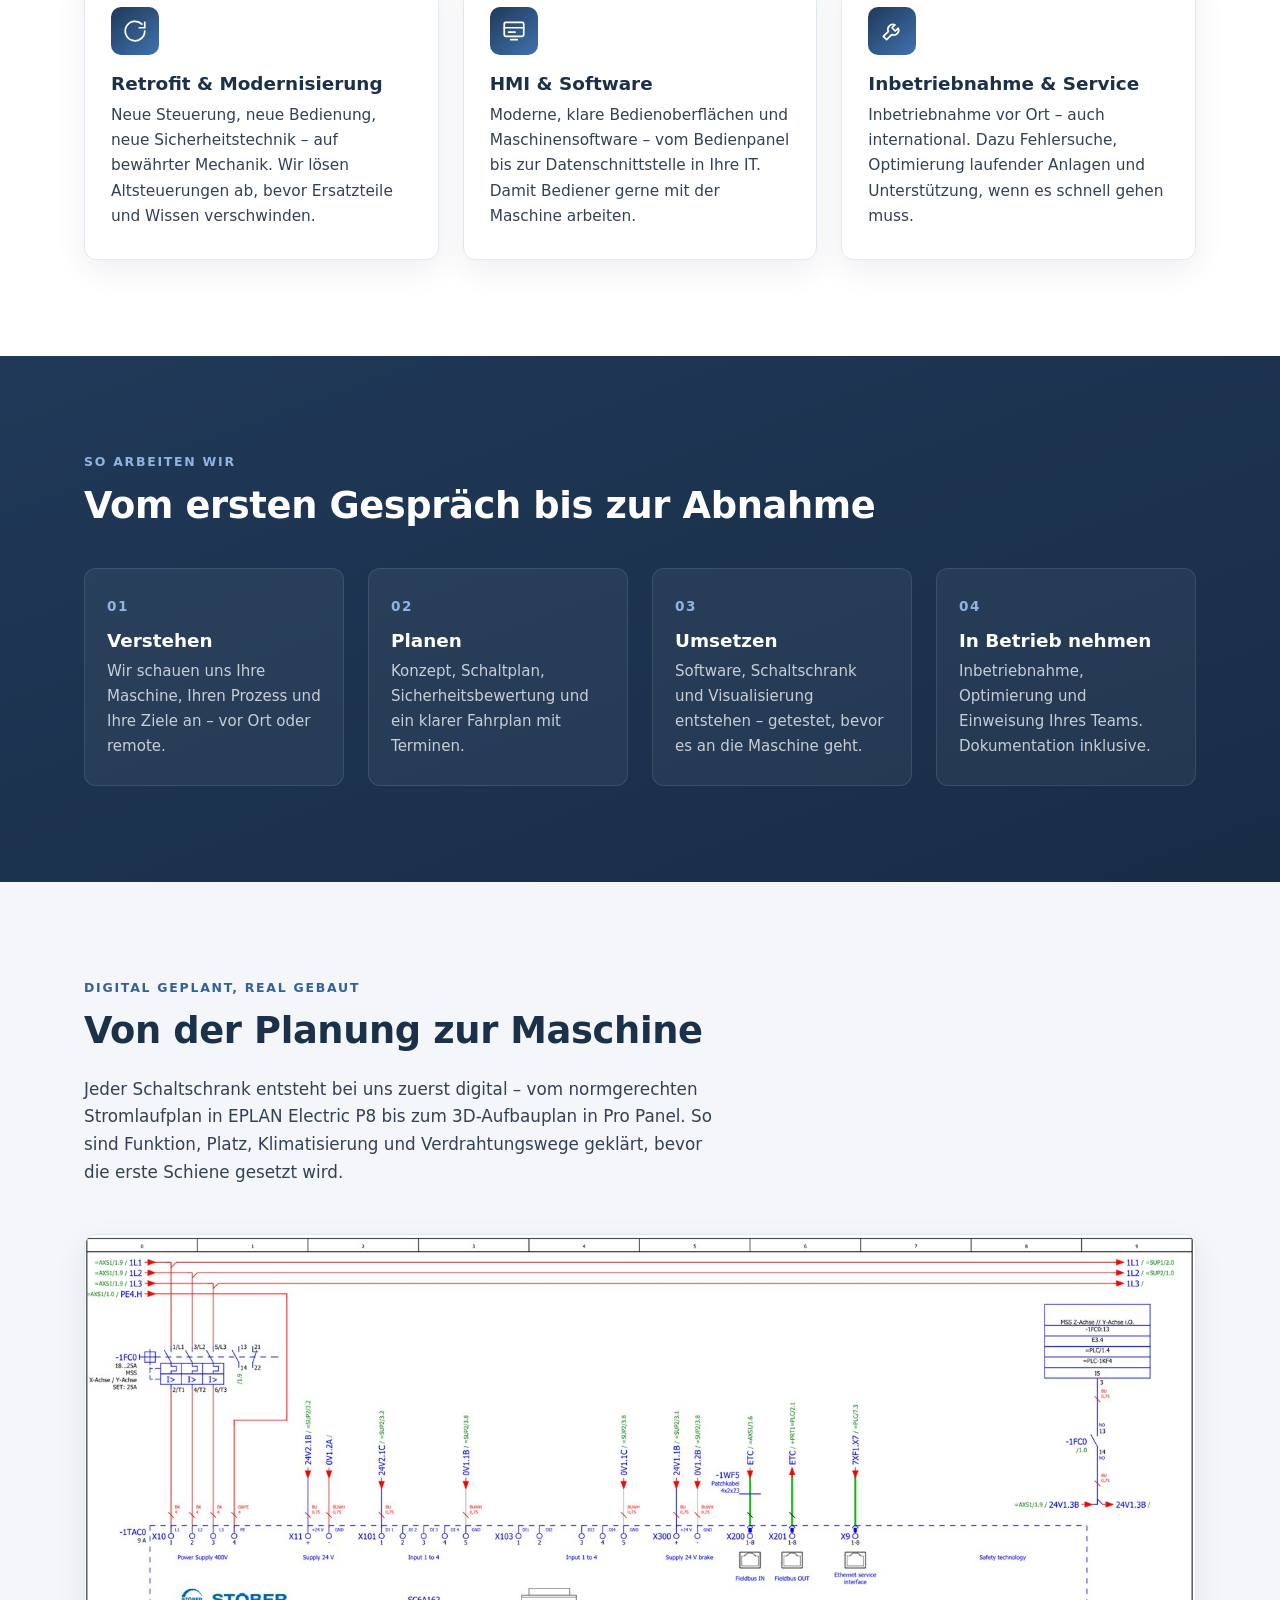
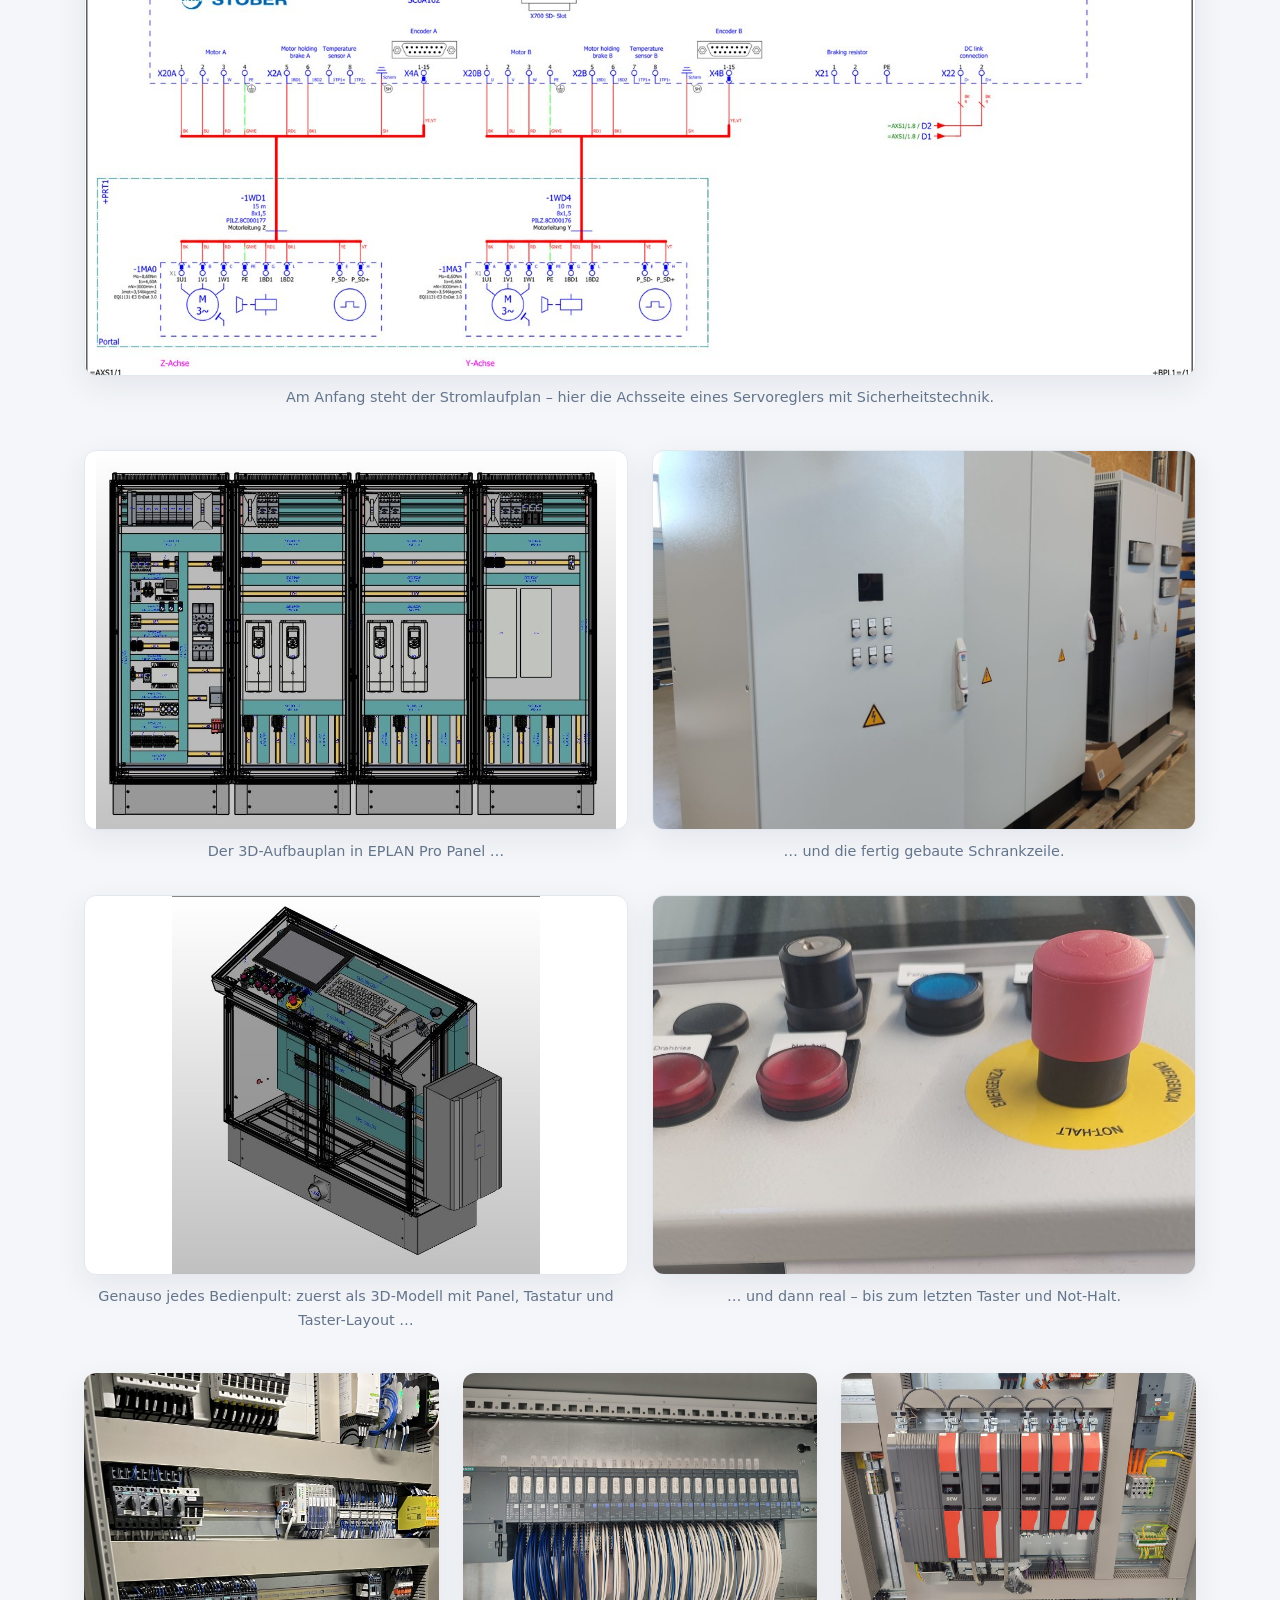
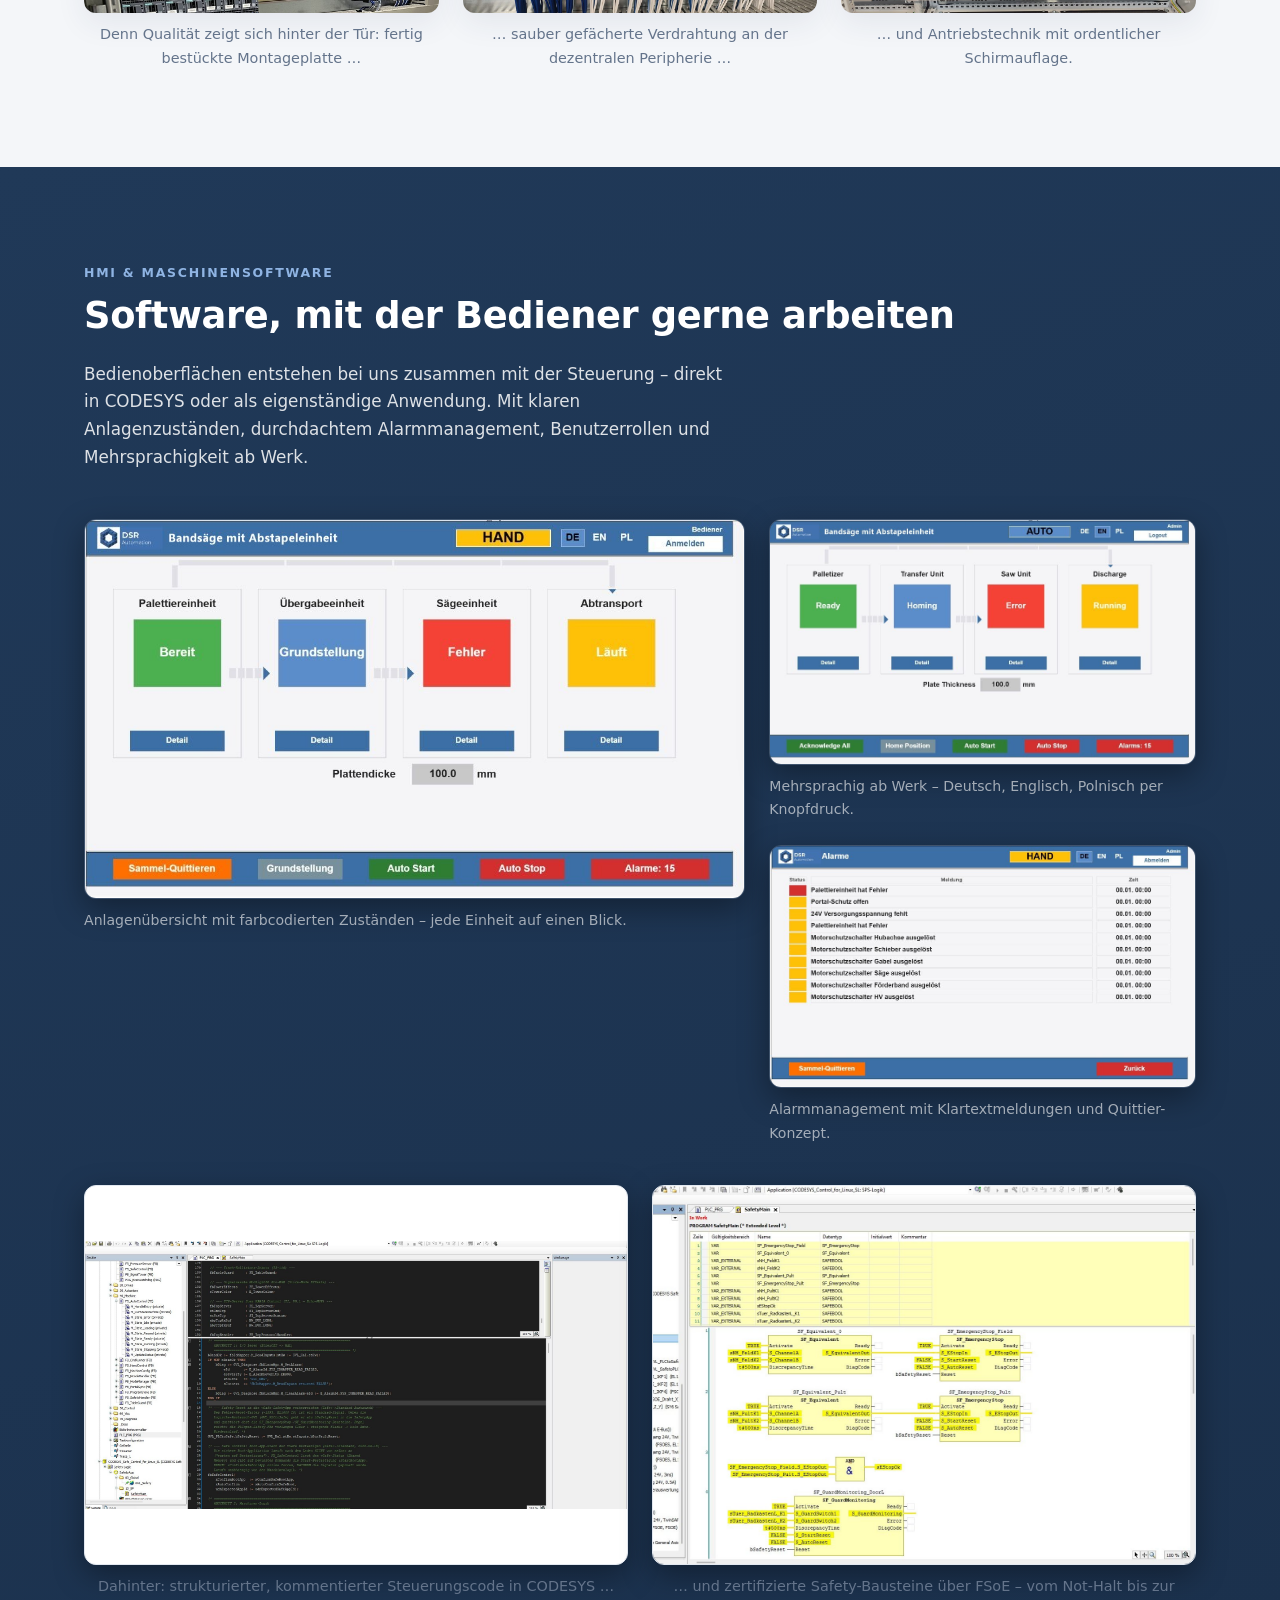
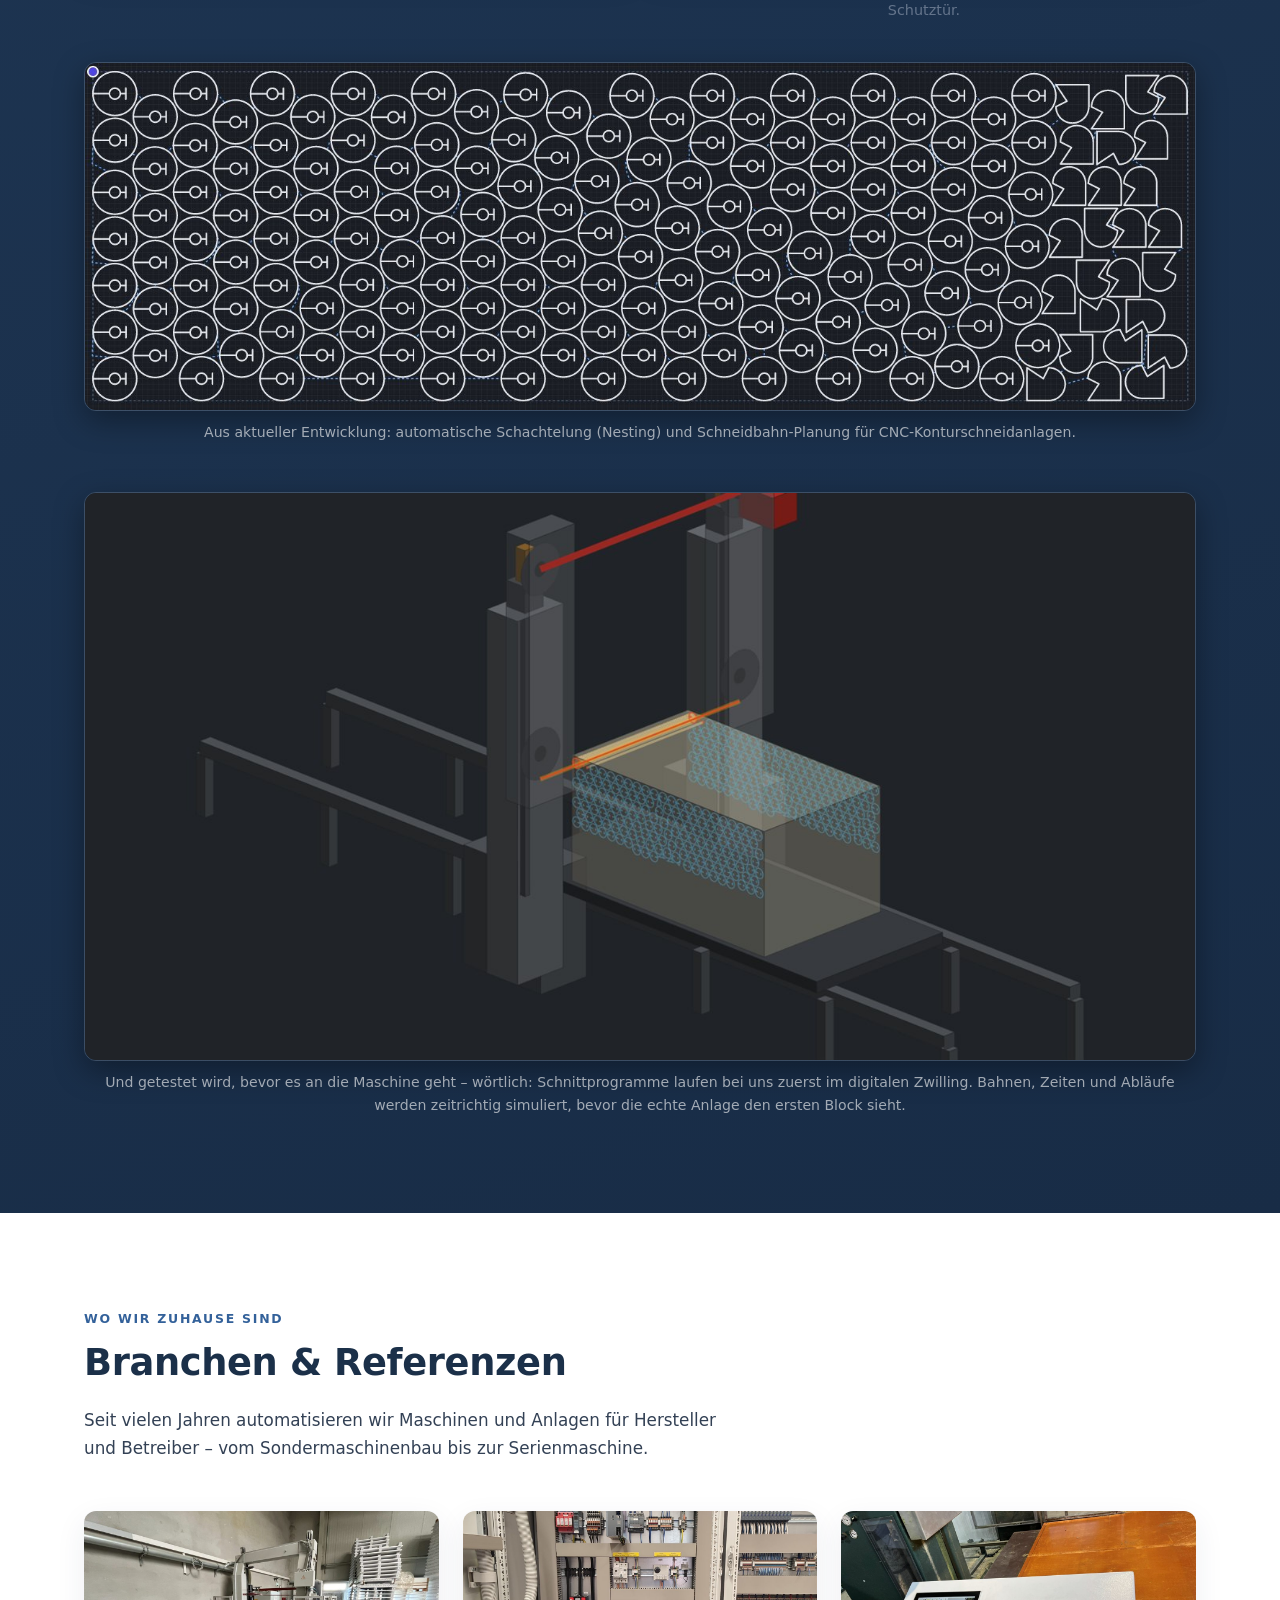
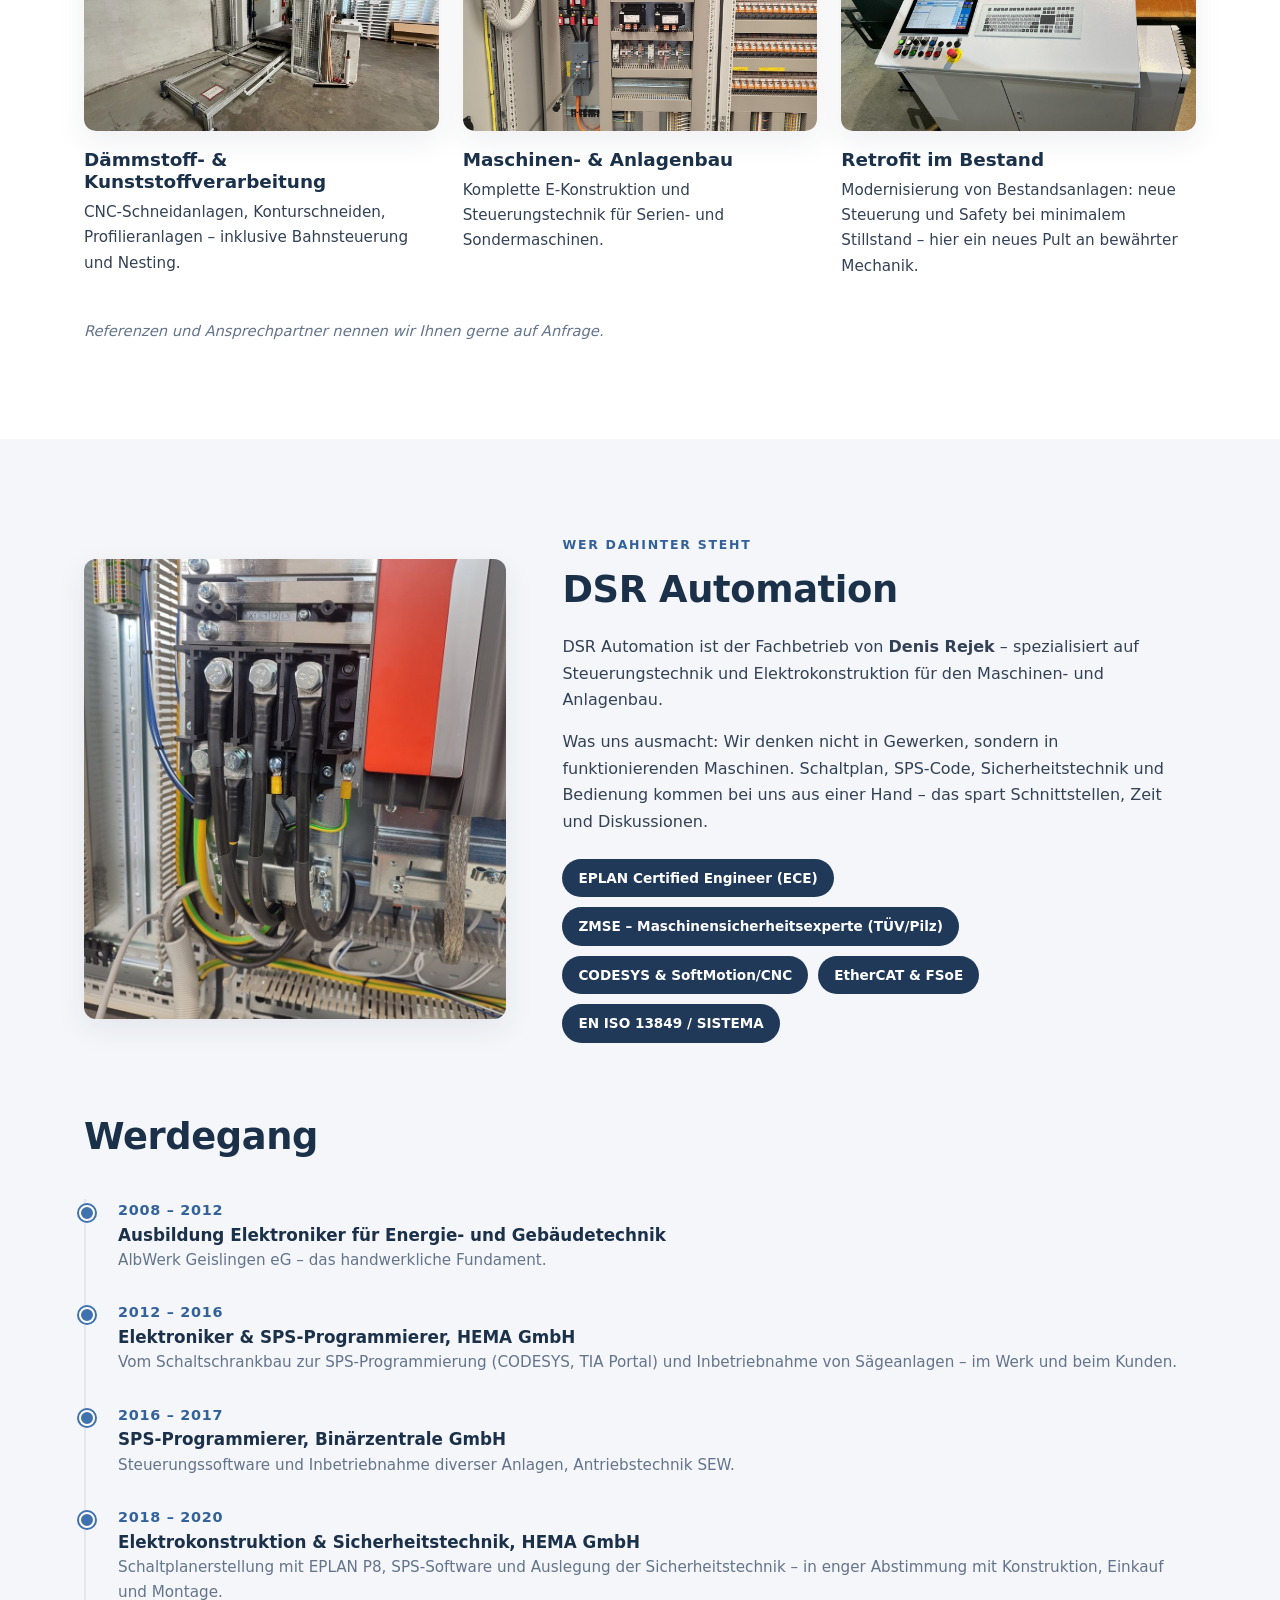
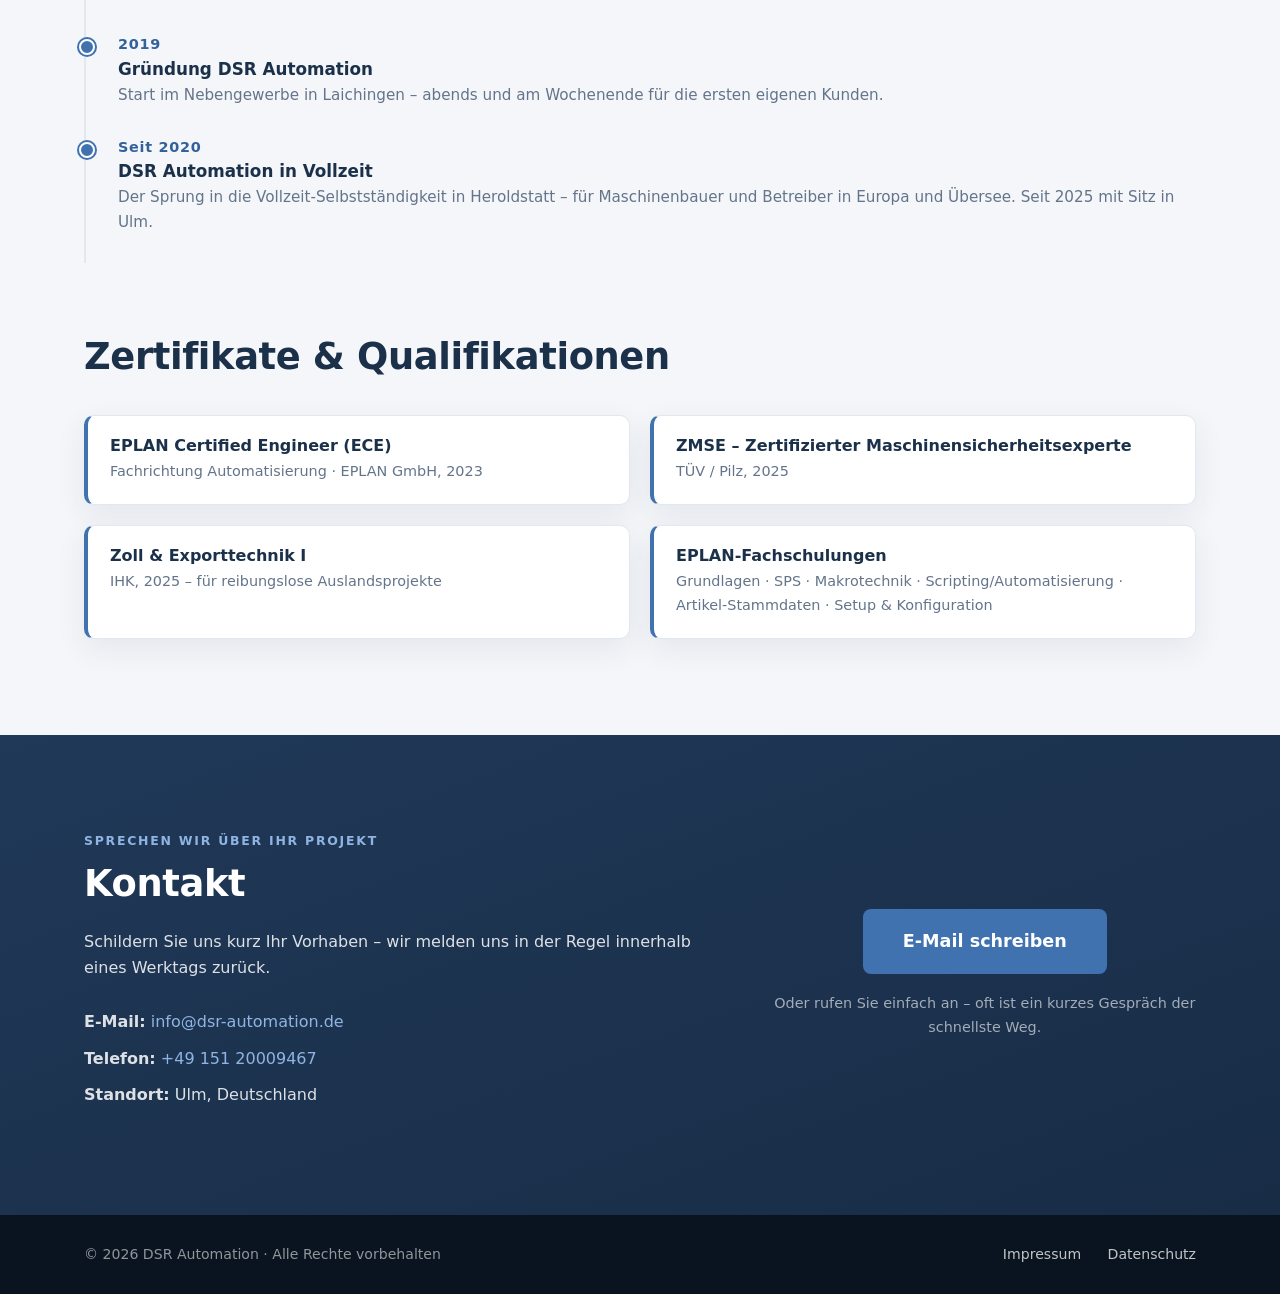
==== commit e2955c84: "Schaltplan-Seite + Schrank-Innenleben-Fotos (Denis-Auswahl 05/07/13/15) - Stromlaufplan (Servoregler" ====
--- a/index.html
+++ b/index.html
@@ -166,10 +166,14 @@
       <p class="eyebrow">Digital geplant, real gebaut</p>
       <h2>Von der Planung zur Maschine</h2>
       <p class="section-intro">
-        Jeder Schaltschrank entsteht bei uns zuerst digital – als 3D-Aufbauplan in EPLAN Pro Panel.
-        So sind Platz, Klimatisierung und Verdrahtungswege geklärt, bevor die erste Schiene gesetzt wird.
-        Hier dieselbe Anlage einmal als Plan und einmal kurz vor der Auslieferung:
+        Jeder Schaltschrank entsteht bei uns zuerst digital – vom normgerechten Stromlaufplan in
+        EPLAN Electric P8 bis zum 3D-Aufbauplan in Pro Panel. So sind Funktion, Platz, Klimatisierung
+        und Verdrahtungswege geklärt, bevor die erste Schiene gesetzt wird.
       </p>
+      <figure class="banner-fig plan-fig">
+        <img class="photo" src="img/schaltplan.jpg" alt="Stromlaufplan-Seite aus EPLAN Electric P8: Servoregler mit zwei Achsen, Sicherheitstechnik und Motoren">
+        <figcaption>Am Anfang steht der Stromlaufplan – hier die Achsseite eines Servoreglers mit Sicherheitstechnik.</figcaption>
+      </figure>
       <div class="duo">
         <figure>
           <img class="photo" src="img/plan-schrank.jpg" alt="3D-Aufbauplan einer Schaltschrankzeile in EPLAN Pro Panel">
@@ -188,6 +192,20 @@
         <figure>
           <img class="photo" src="img/pult-real.jpg" alt="Fertiges Bedienpult mit Meldeleuchten, Schlüsselschalter und Not-Halt">
           <figcaption>… und dann real – bis zum letzten Taster und Not-Halt.</figcaption>
+        </figure>
+      </div>
+      <div class="trio">
+        <figure>
+          <img class="photo" src="img/detail-platte.jpg" alt="Fertig verdrahtete Montageplatte mit Automaten, Motorschutz und SPS-Ebene">
+          <figcaption>Denn Qualität zeigt sich hinter der Tür: fertig bestückte Montageplatte …</figcaption>
+        </figure>
+        <figure>
+          <img class="photo" src="img/detail-sps.jpg" alt="Dezentrale Peripherie mit sauber gefächerter Verdrahtung">
+          <figcaption>… sauber gefächerte Verdrahtung an der dezentralen Peripherie …</figcaption>
+        </figure>
+        <figure>
+          <img class="photo" src="img/detail-antriebe.jpg" alt="Antriebsregler-Reihe mit ordentlicher Schirmauflage">
+          <figcaption>… und Antriebstechnik mit ordentlicher Schirmauflage.</figcaption>
         </figure>
       </div>
     </div>
@@ -261,7 +279,7 @@
           <p>CNC-Schneidanlagen, Konturschneiden, Profilieranlagen – inklusive Bahnsteuerung und Nesting.</p>
         </div>
         <div class="industry">
-          <img class="photo" src="img/branche-schaltschrank.jpg" alt="Schaltschrank-Innenausbau durch DSR Automation">
+          <img class="photo" src="img/branche-schaltschrank.jpg" alt="Fertig verdrahtete Montageplatte eines DSR-Schaltschranks">
           <h3>Maschinen- &amp; Anlagenbau</h3>
           <p>Komplette E-Konstruktion und Steuerungstechnik für Serien- und Sondermaschinen.</p>
         </div>
--- a/css/style.css
+++ b/css/style.css
@@ -390,6 +390,20 @@
 .banner-fig figcaption { text-align: center; }
 .twin-fig { margin-top: 48px; }
 
+/* ---------- Schaltplan-Banner + Detail-Trio (helle Sektion) ---------- */
+.plan-fig { margin-bottom: 40px; }
+.plan-fig .photo { border: 1px solid var(--line); background: #fff; }
+.plan-fig figcaption { margin-top: 10px; font-size: 0.9rem; color: var(--muted); }
+.trio {
+  display: grid;
+  grid-template-columns: repeat(3, 1fr);
+  gap: 24px;
+  margin-top: 40px;
+}
+.trio figure { margin: 0; }
+.trio .photo { height: 240px; }
+.trio figcaption { margin-top: 10px; font-size: 0.9rem; color: var(--muted); text-align: center; }
+
 /* ---------- Plan/Realität-Gegenüberstellung ---------- */
 .duo {
   display: grid;
@@ -471,7 +485,7 @@
   .hero-inner { grid-template-columns: 1fr; gap: 40px; padding-top: 64px; }
   .hero-stats { grid-template-columns: repeat(2, 1fr); row-gap: 28px; }
   .cards, .industry-grid, .steps { grid-template-columns: repeat(2, 1fr); }
-  .about, .contact, .duo, .certs, .showcase { grid-template-columns: 1fr; gap: 36px; }
+  .about, .contact, .duo, .certs, .showcase, .trio { grid-template-columns: 1fr; gap: 36px; }
   .img-portrait { min-height: 320px; }
 }
 
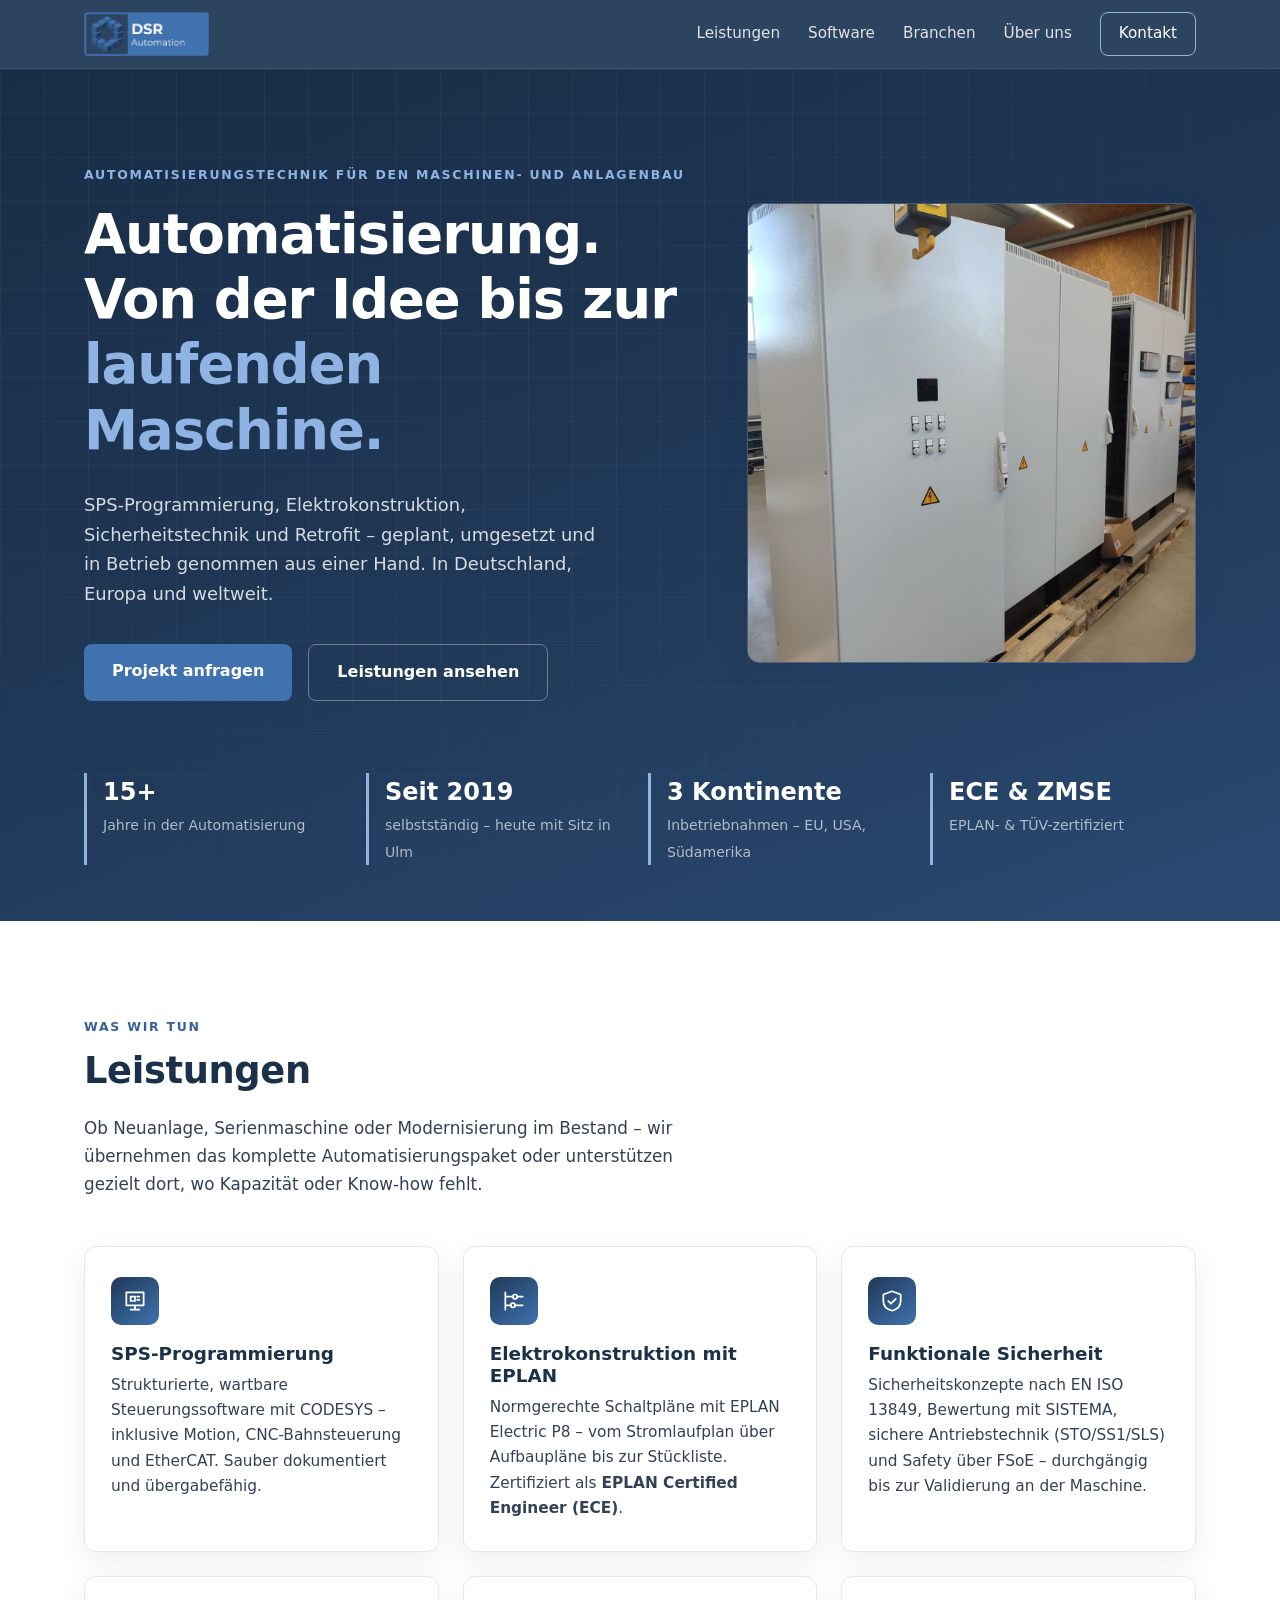
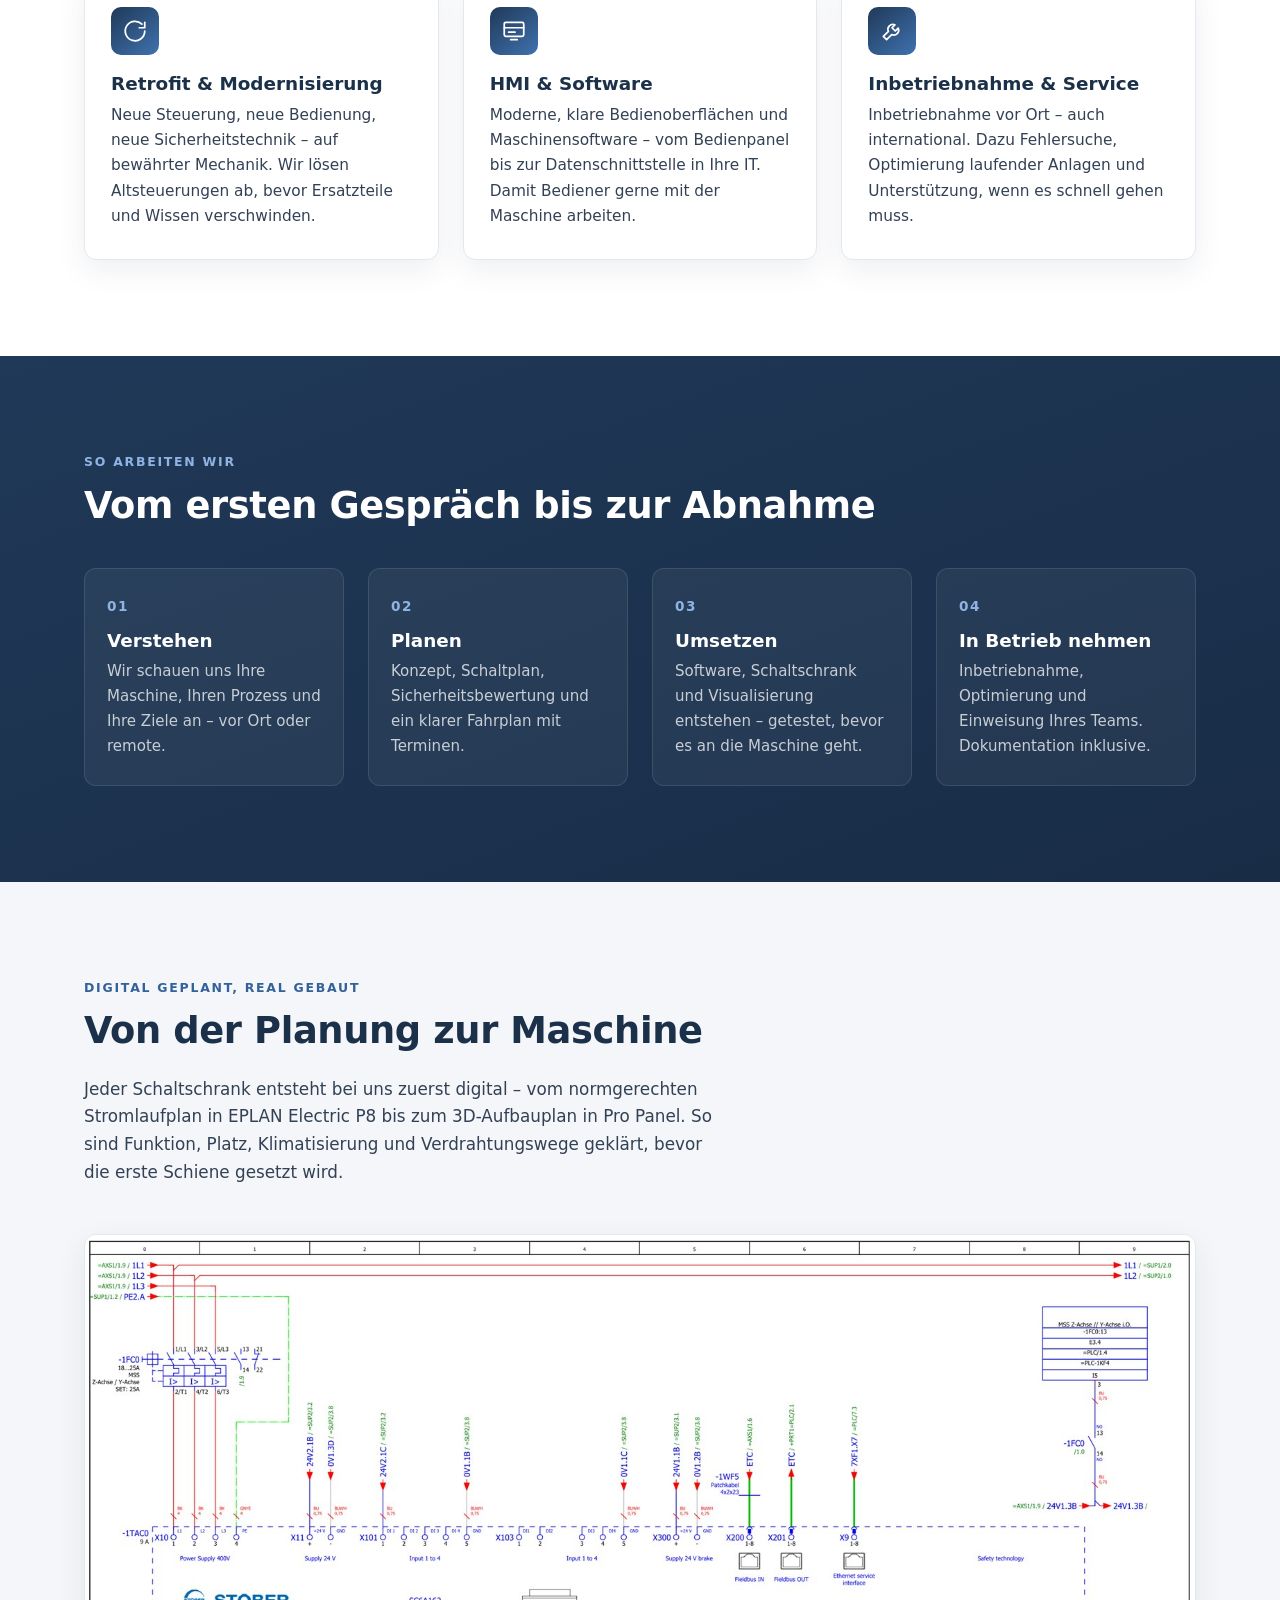
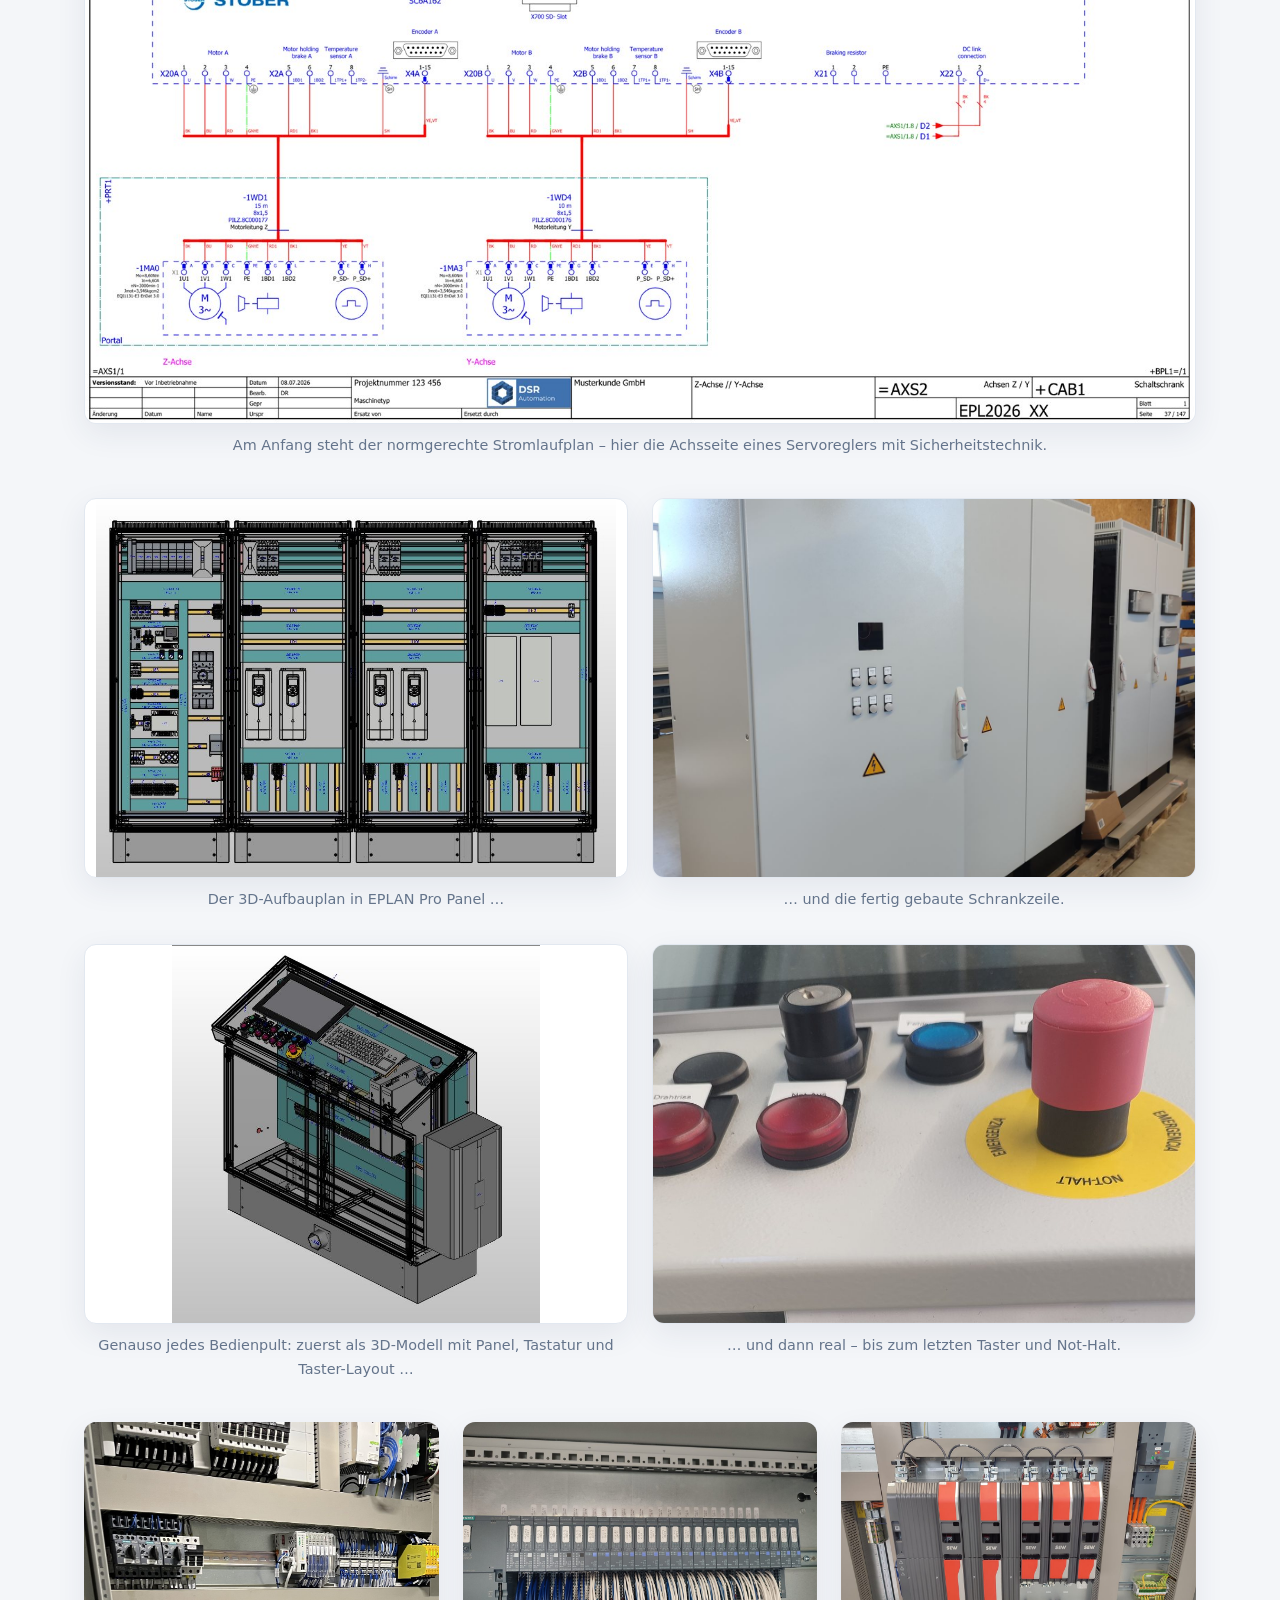
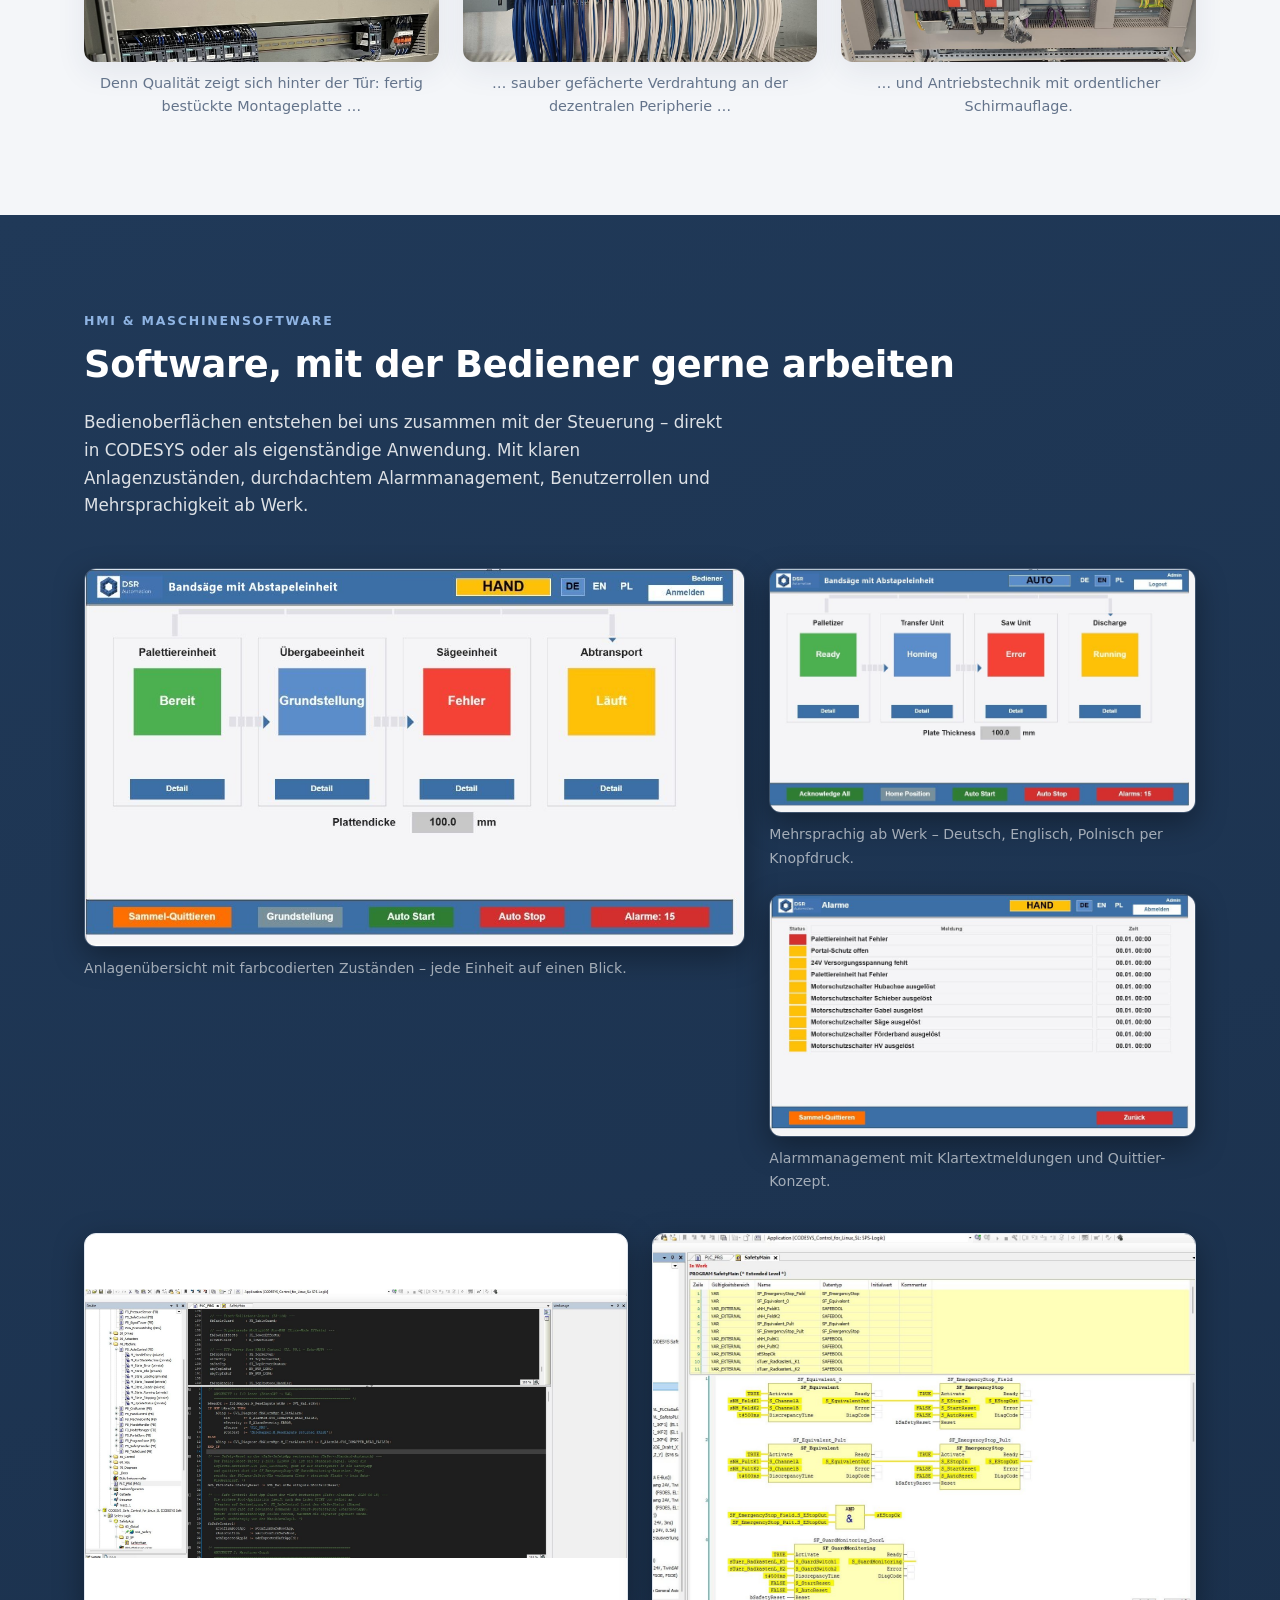
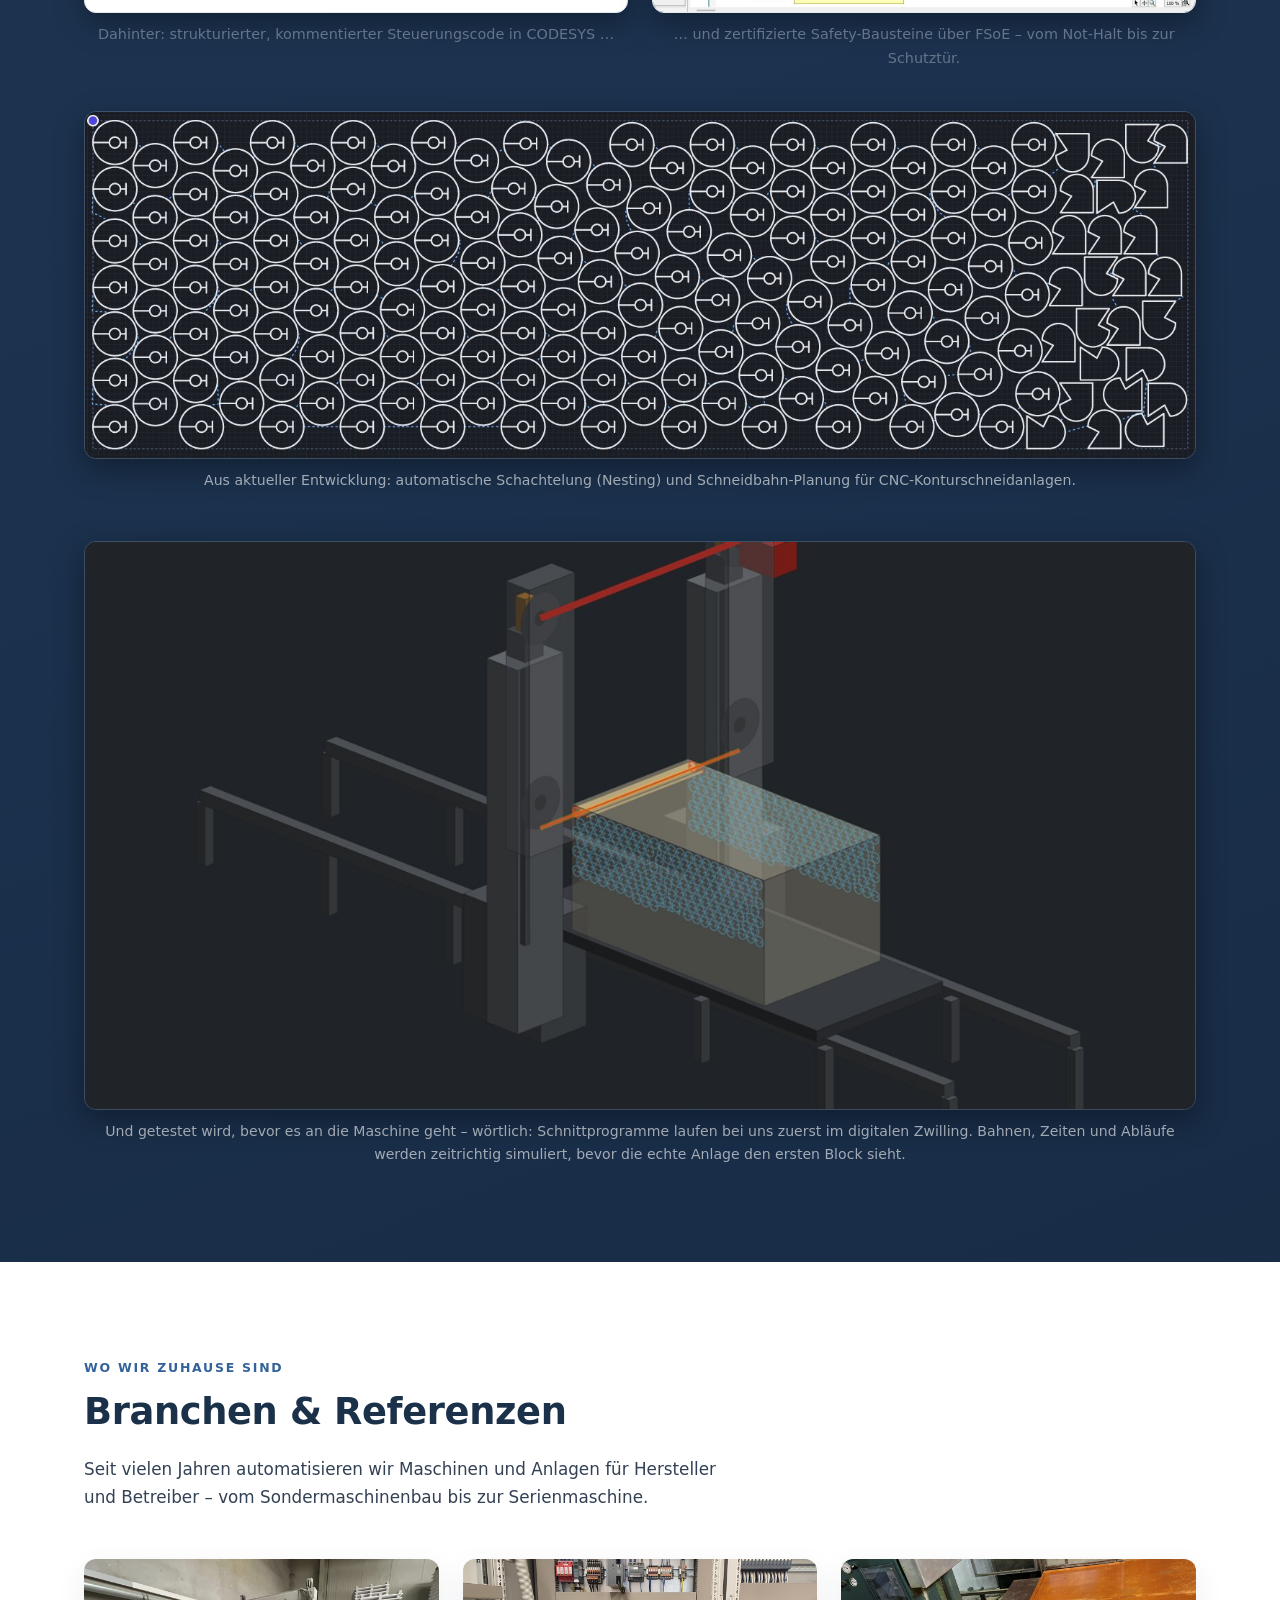
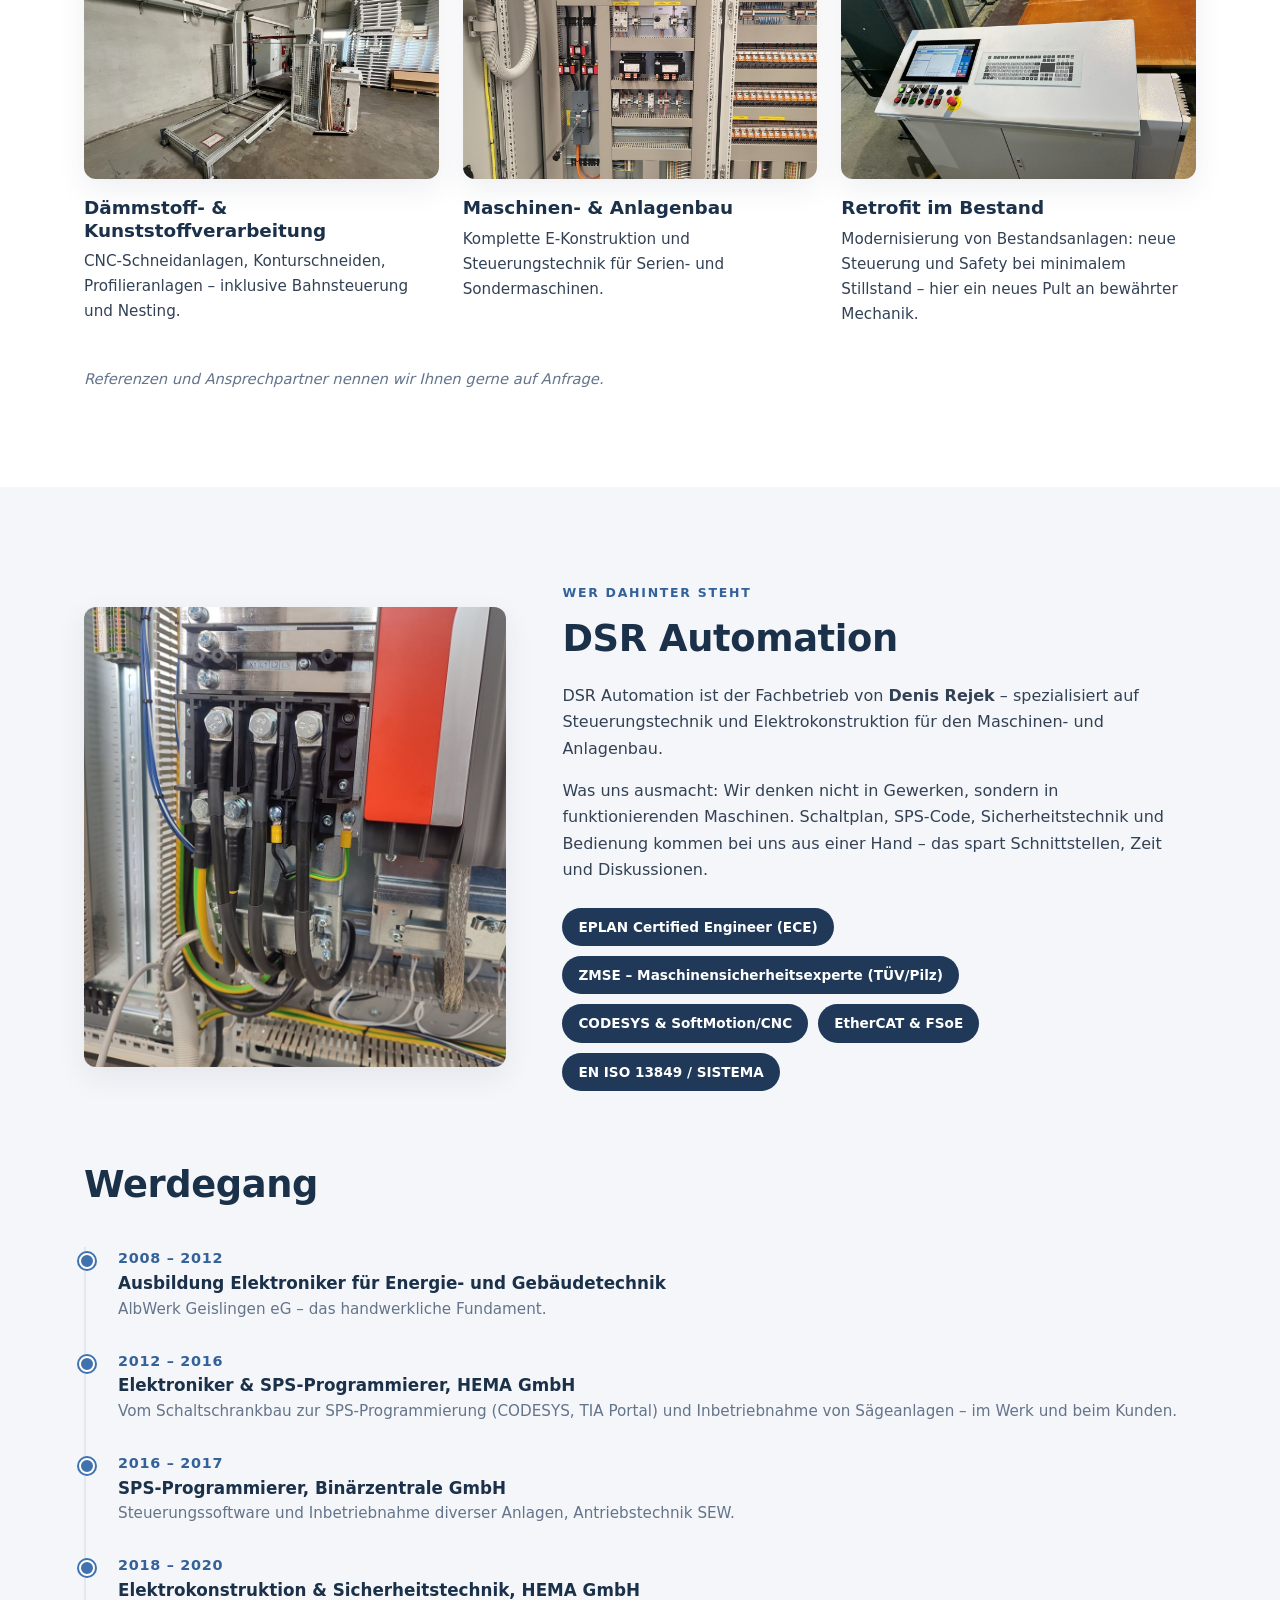
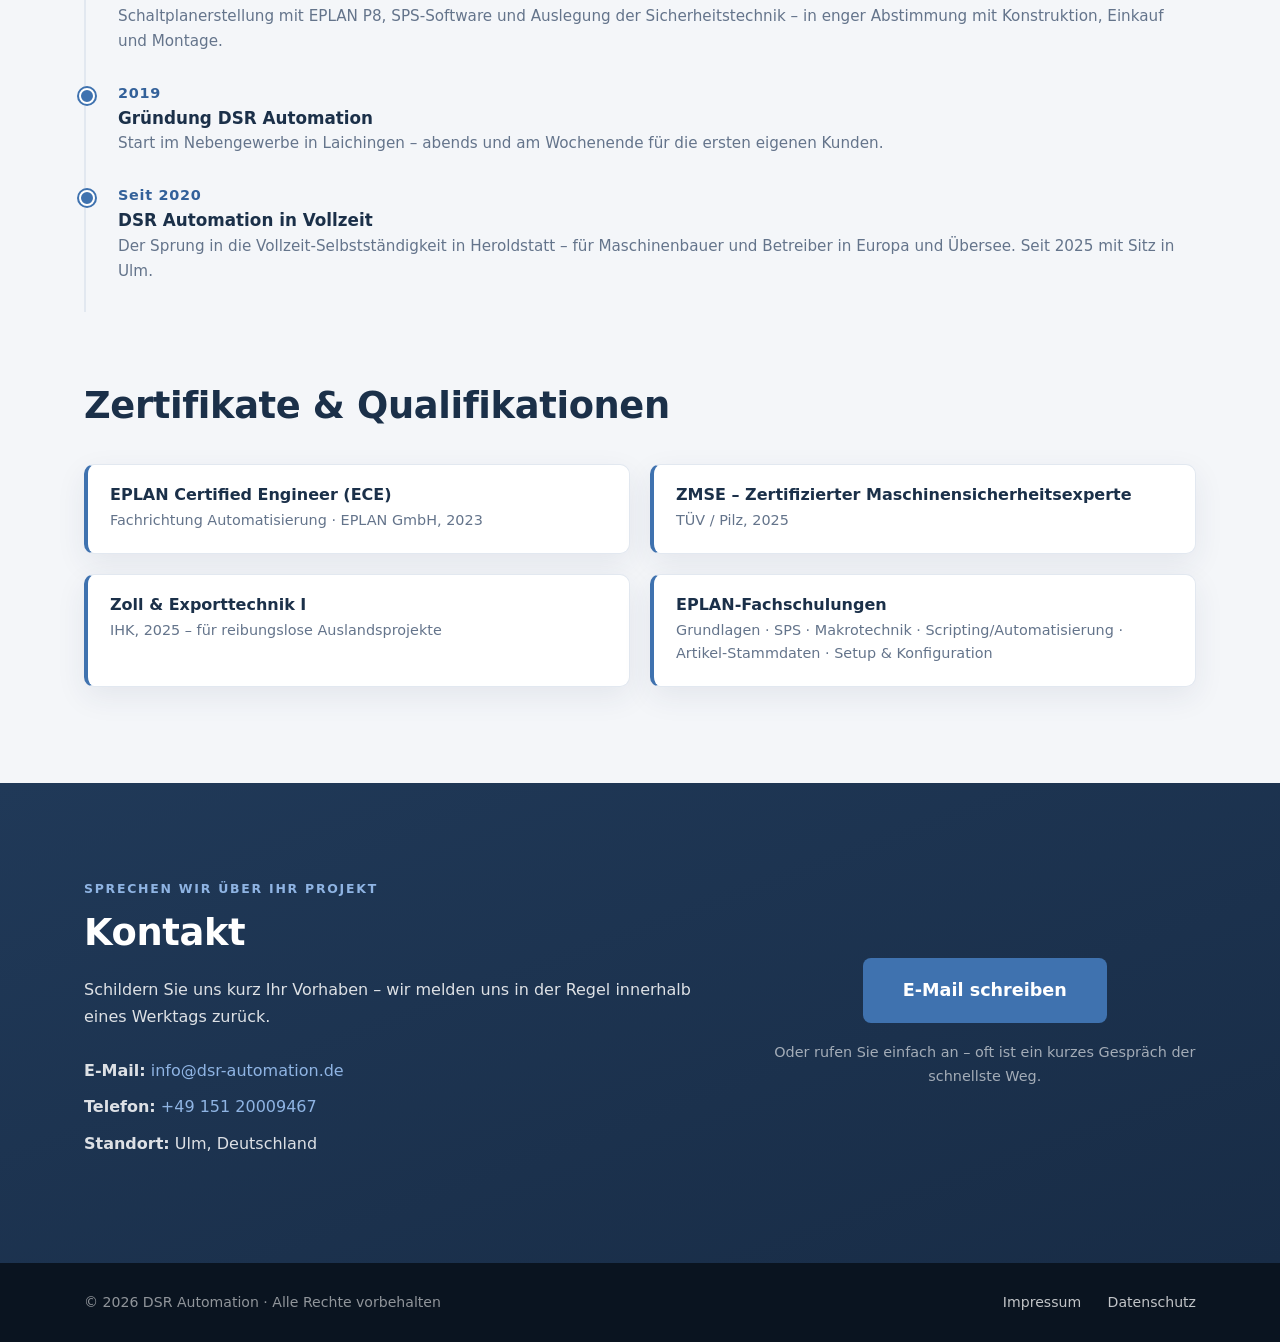
==== commit b299b507: "Schaltplan-Bild aktualisiert: korrigierter Querverweis, komplettes Normblatt (anonymisiertes Schrift" ====
--- a/index.html
+++ b/index.html
@@ -171,8 +171,8 @@
         und Verdrahtungswege geklärt, bevor die erste Schiene gesetzt wird.
       </p>
       <figure class="banner-fig plan-fig">
-        <img class="photo" src="img/schaltplan.jpg" alt="Stromlaufplan-Seite aus EPLAN Electric P8: Servoregler mit zwei Achsen, Sicherheitstechnik und Motoren">
-        <figcaption>Am Anfang steht der Stromlaufplan – hier die Achsseite eines Servoreglers mit Sicherheitstechnik.</figcaption>
+        <img class="photo" src="img/schaltplan.jpg" alt="Komplette Stromlaufplan-Seite aus EPLAN Electric P8 mit Normblatt: Servoregler mit zwei Achsen, Sicherheitstechnik und Motoren">
+        <figcaption>Am Anfang steht der normgerechte Stromlaufplan – hier die Achsseite eines Servoreglers mit Sicherheitstechnik.</figcaption>
       </figure>
       <div class="duo">
         <figure>
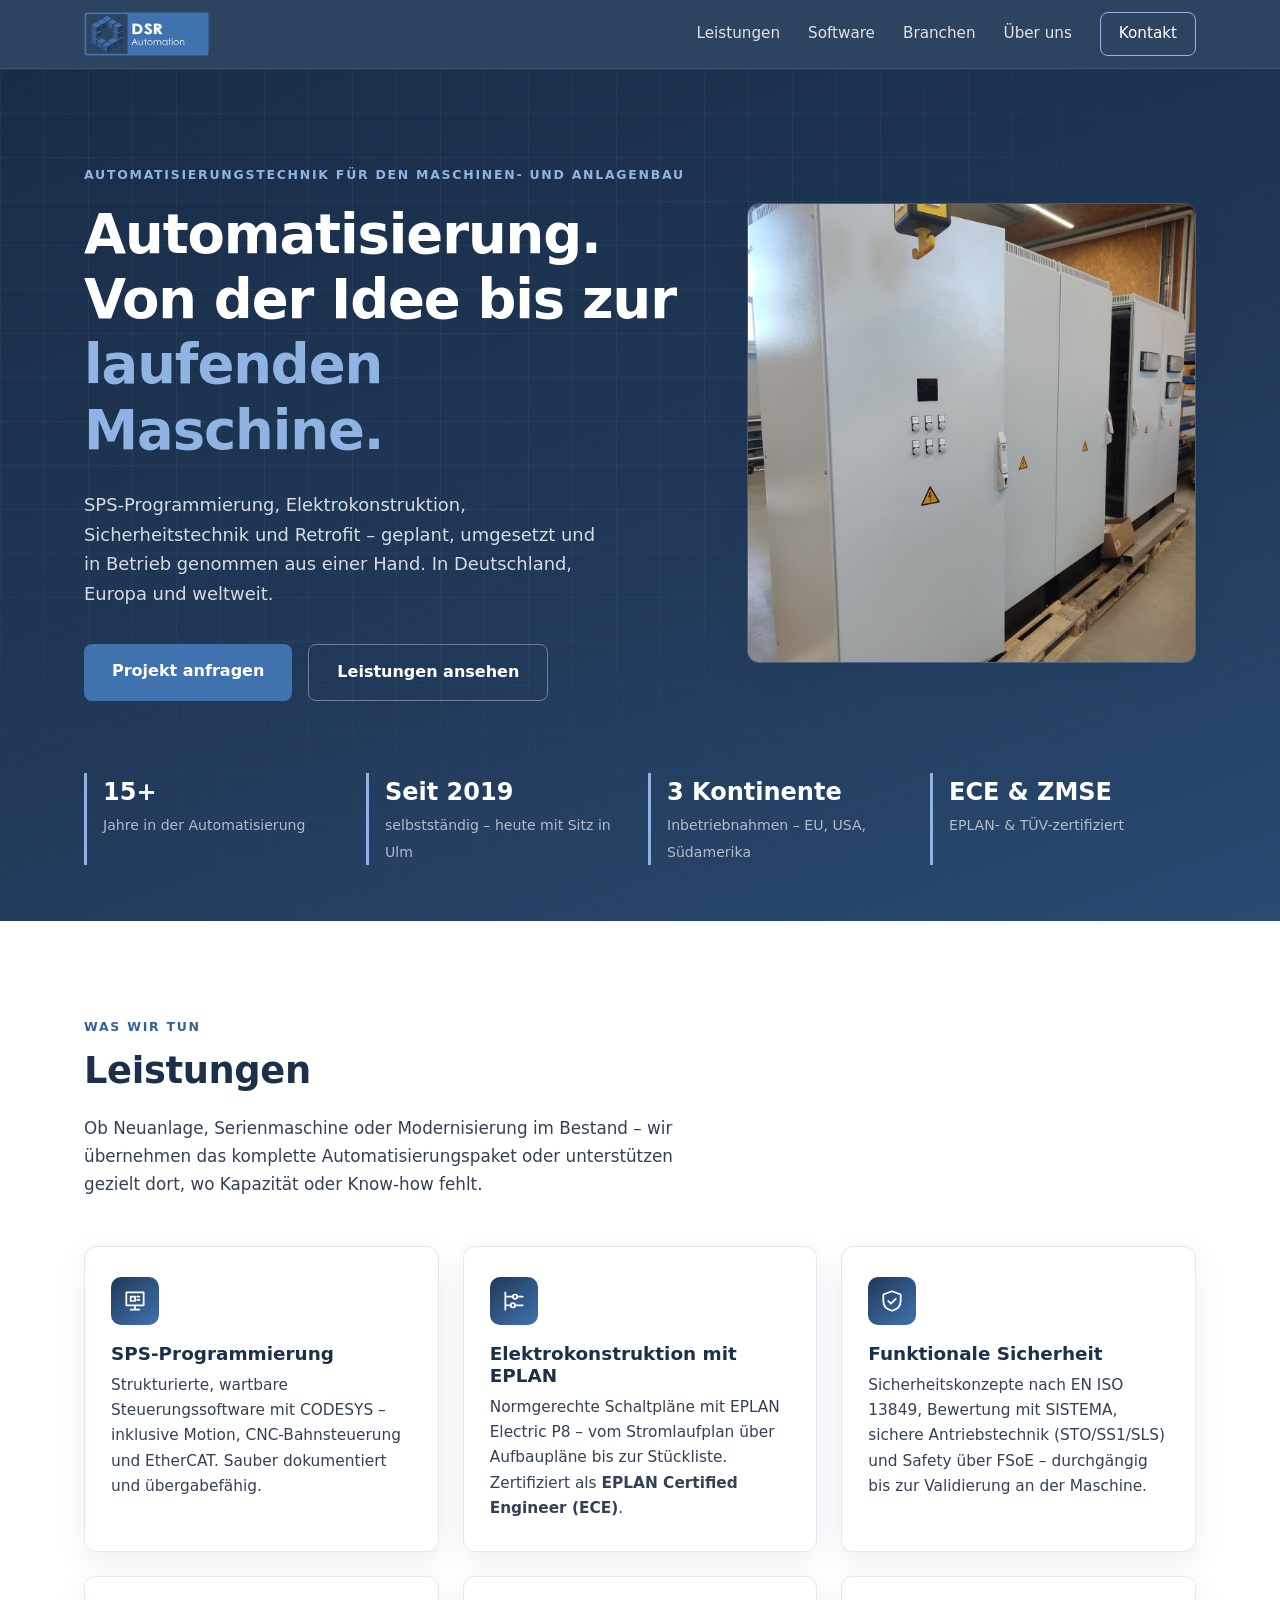
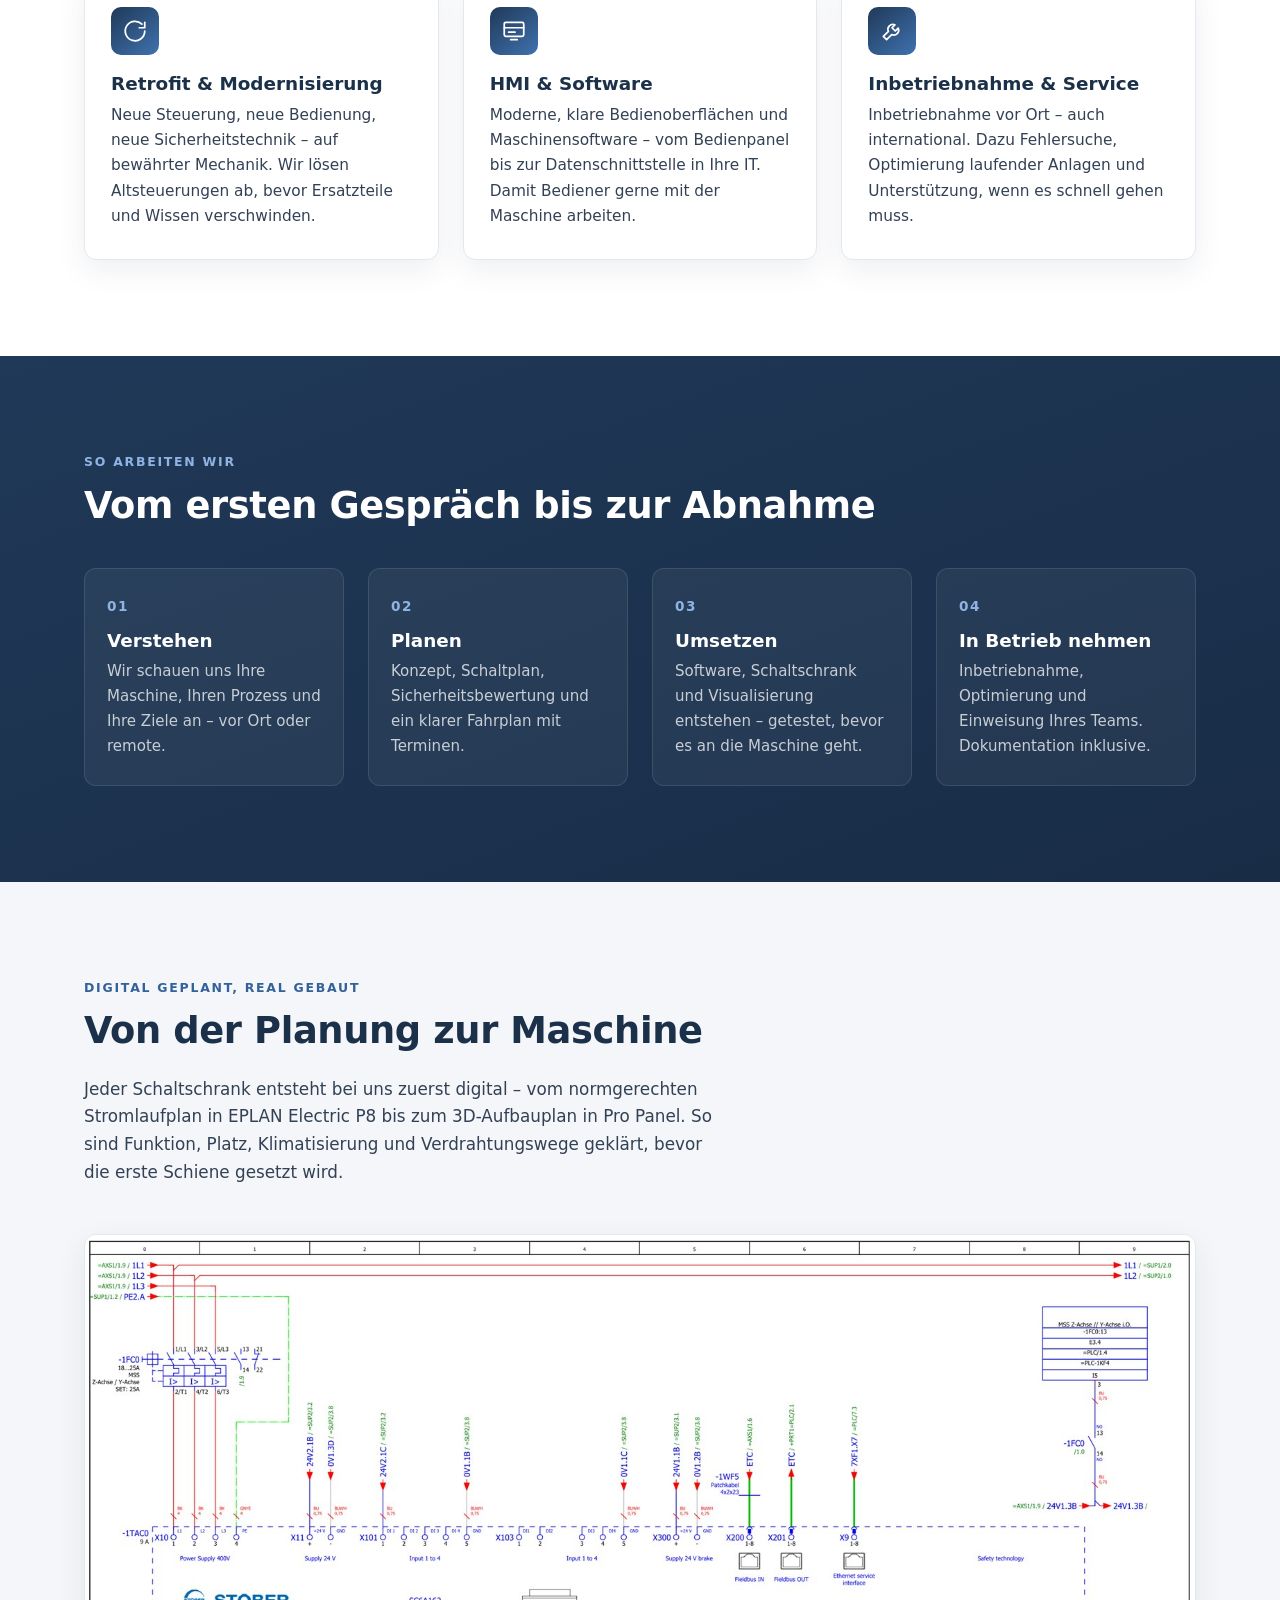
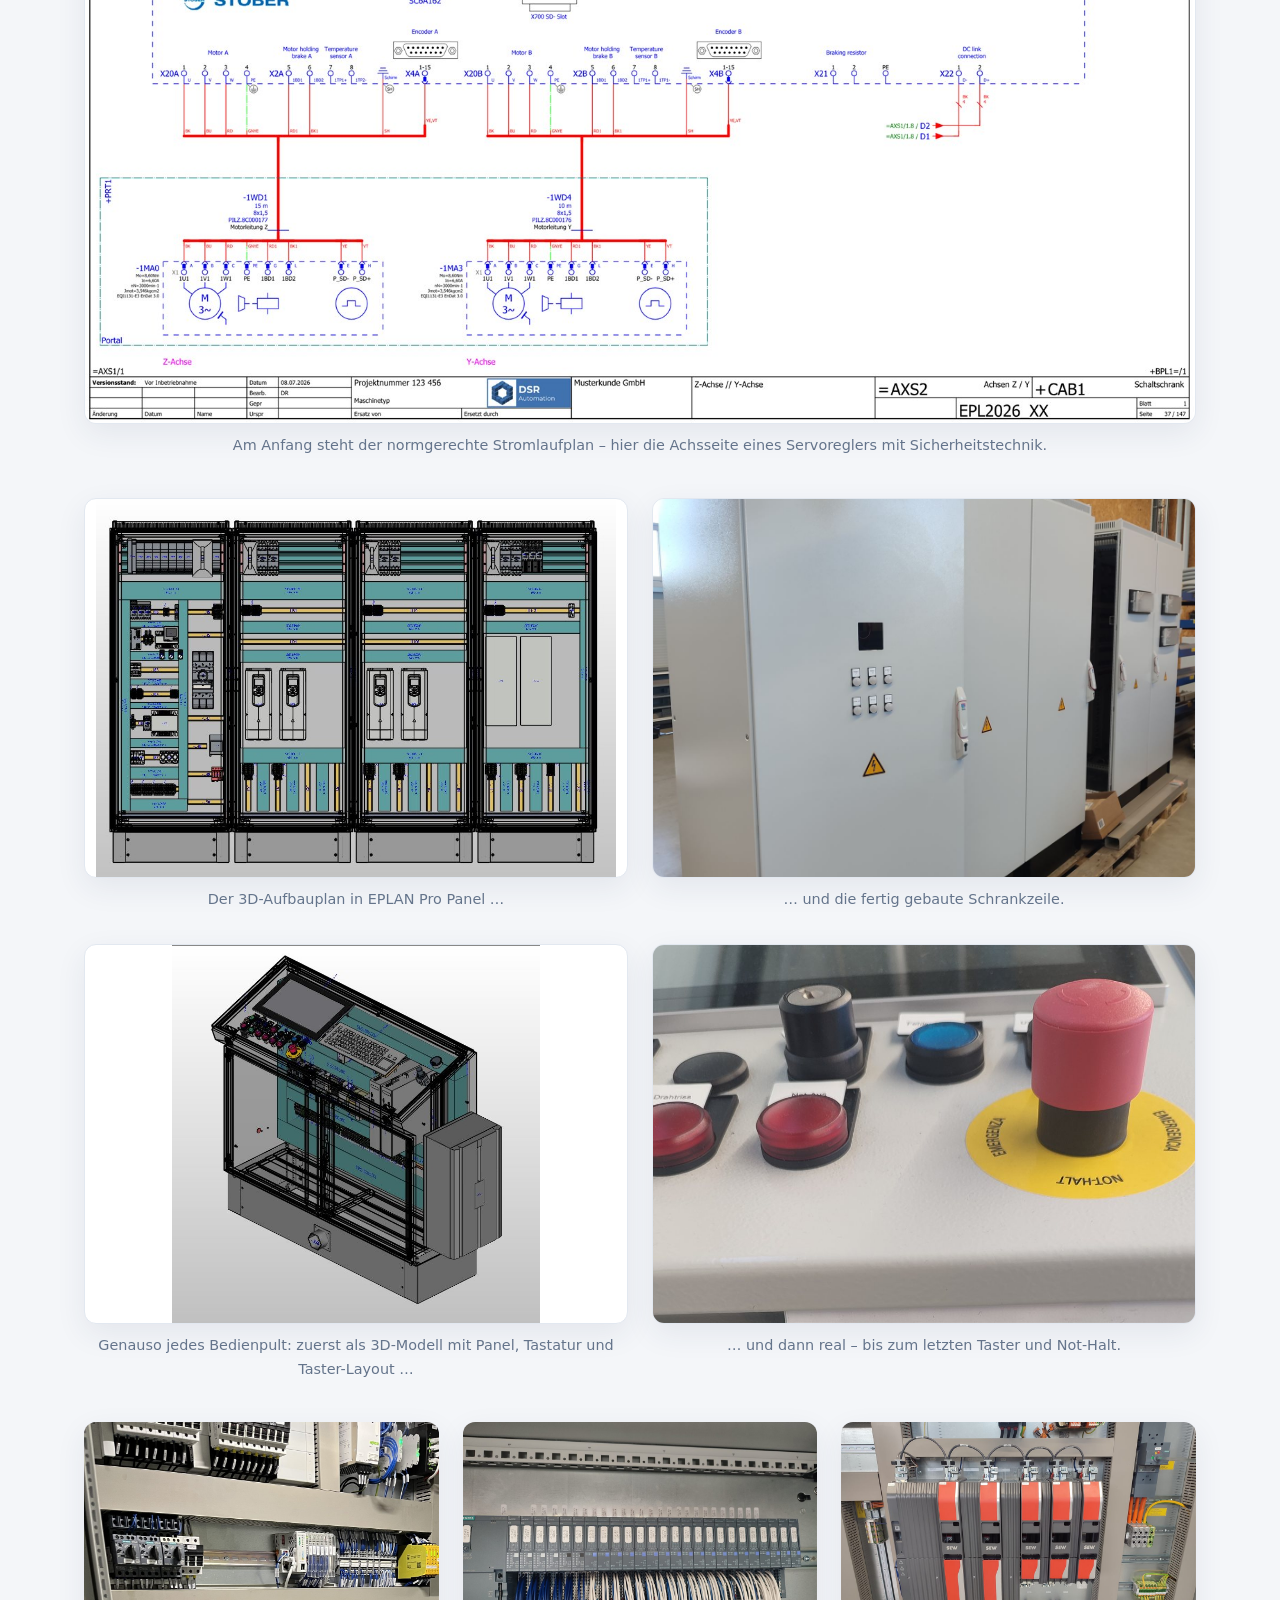
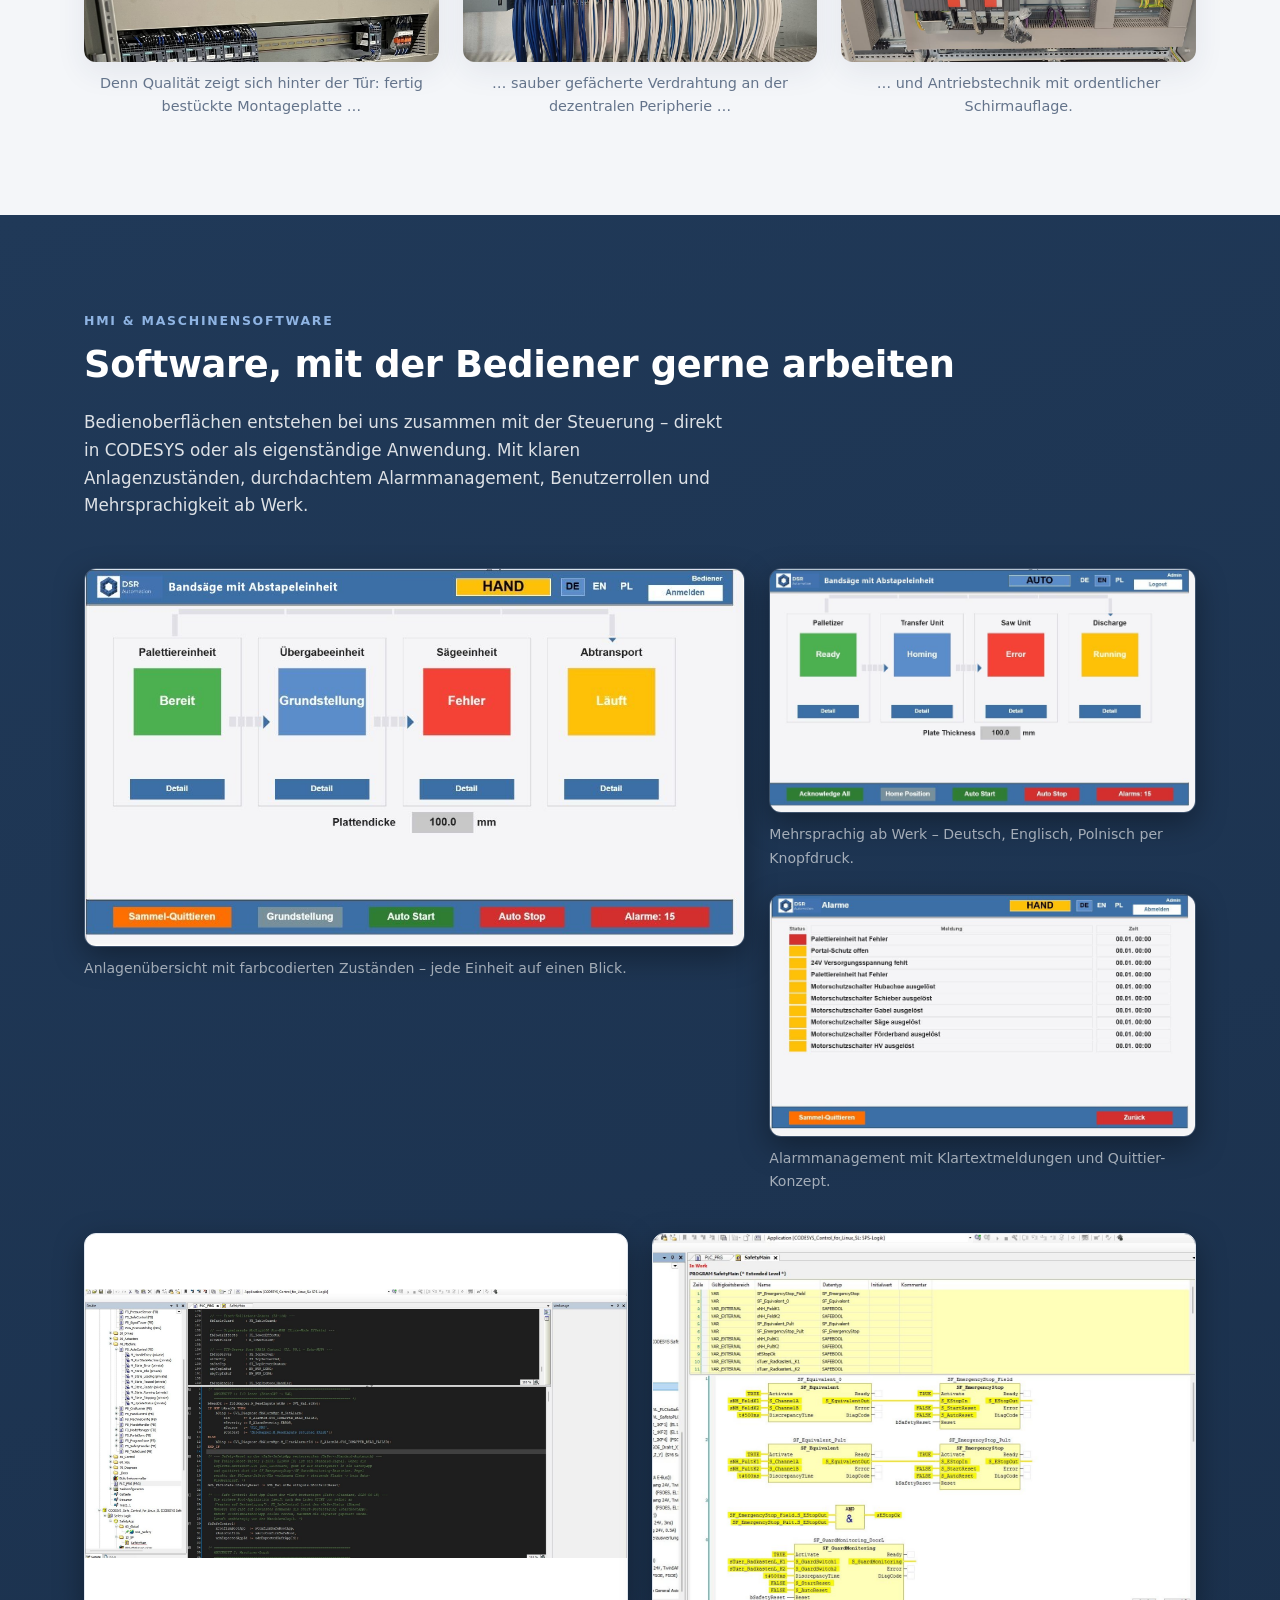
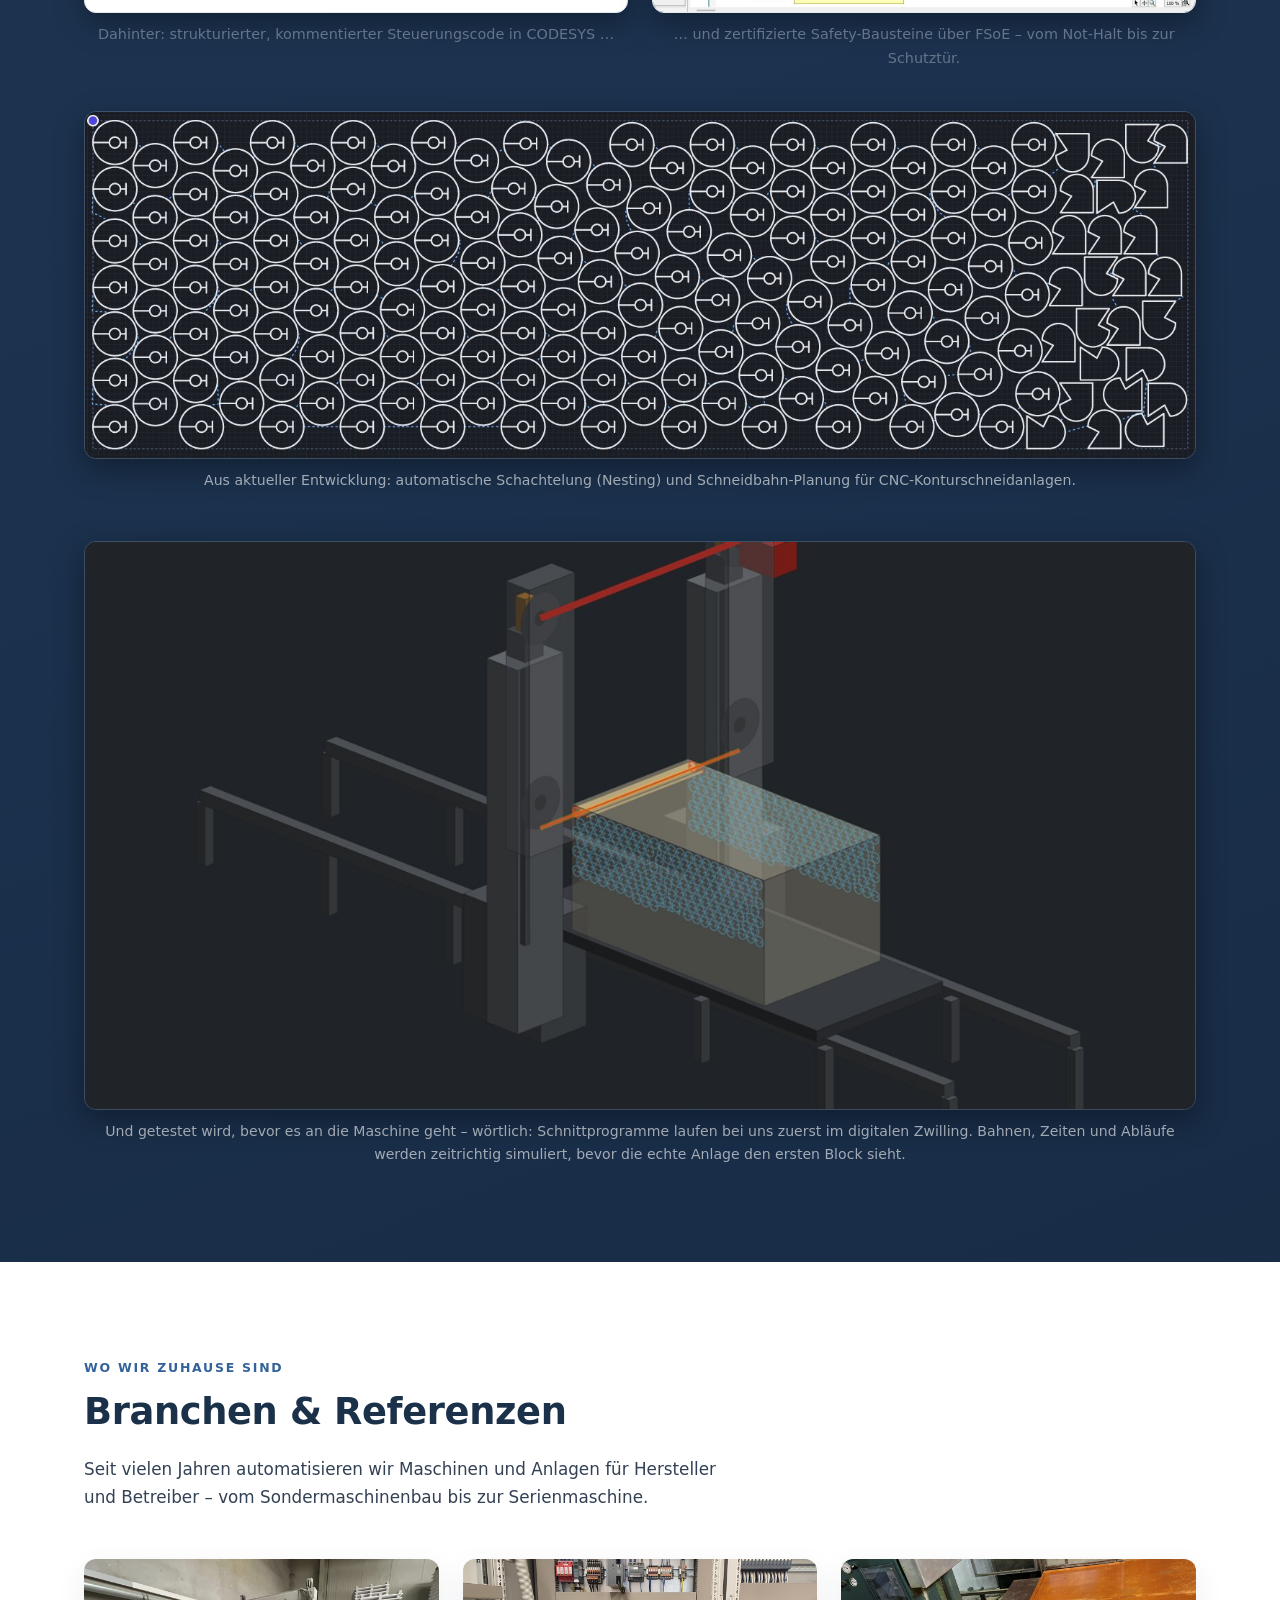
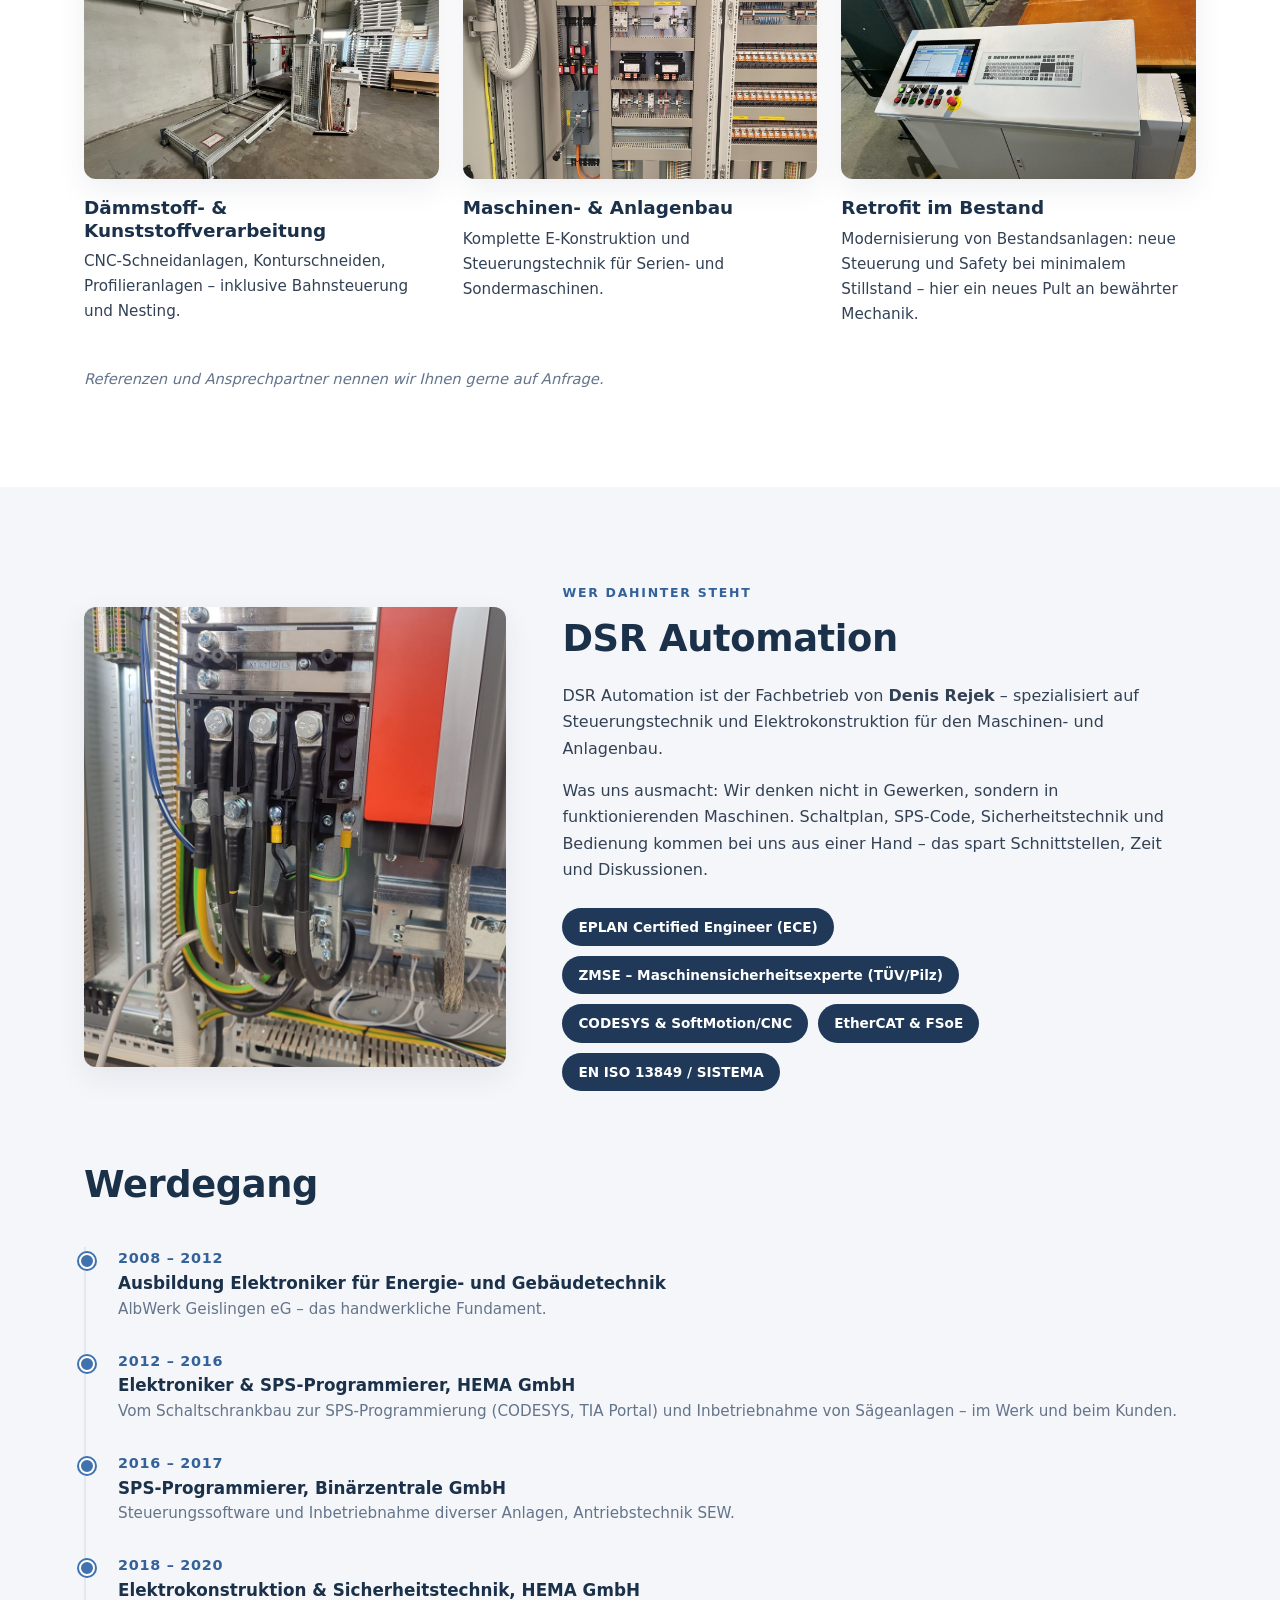
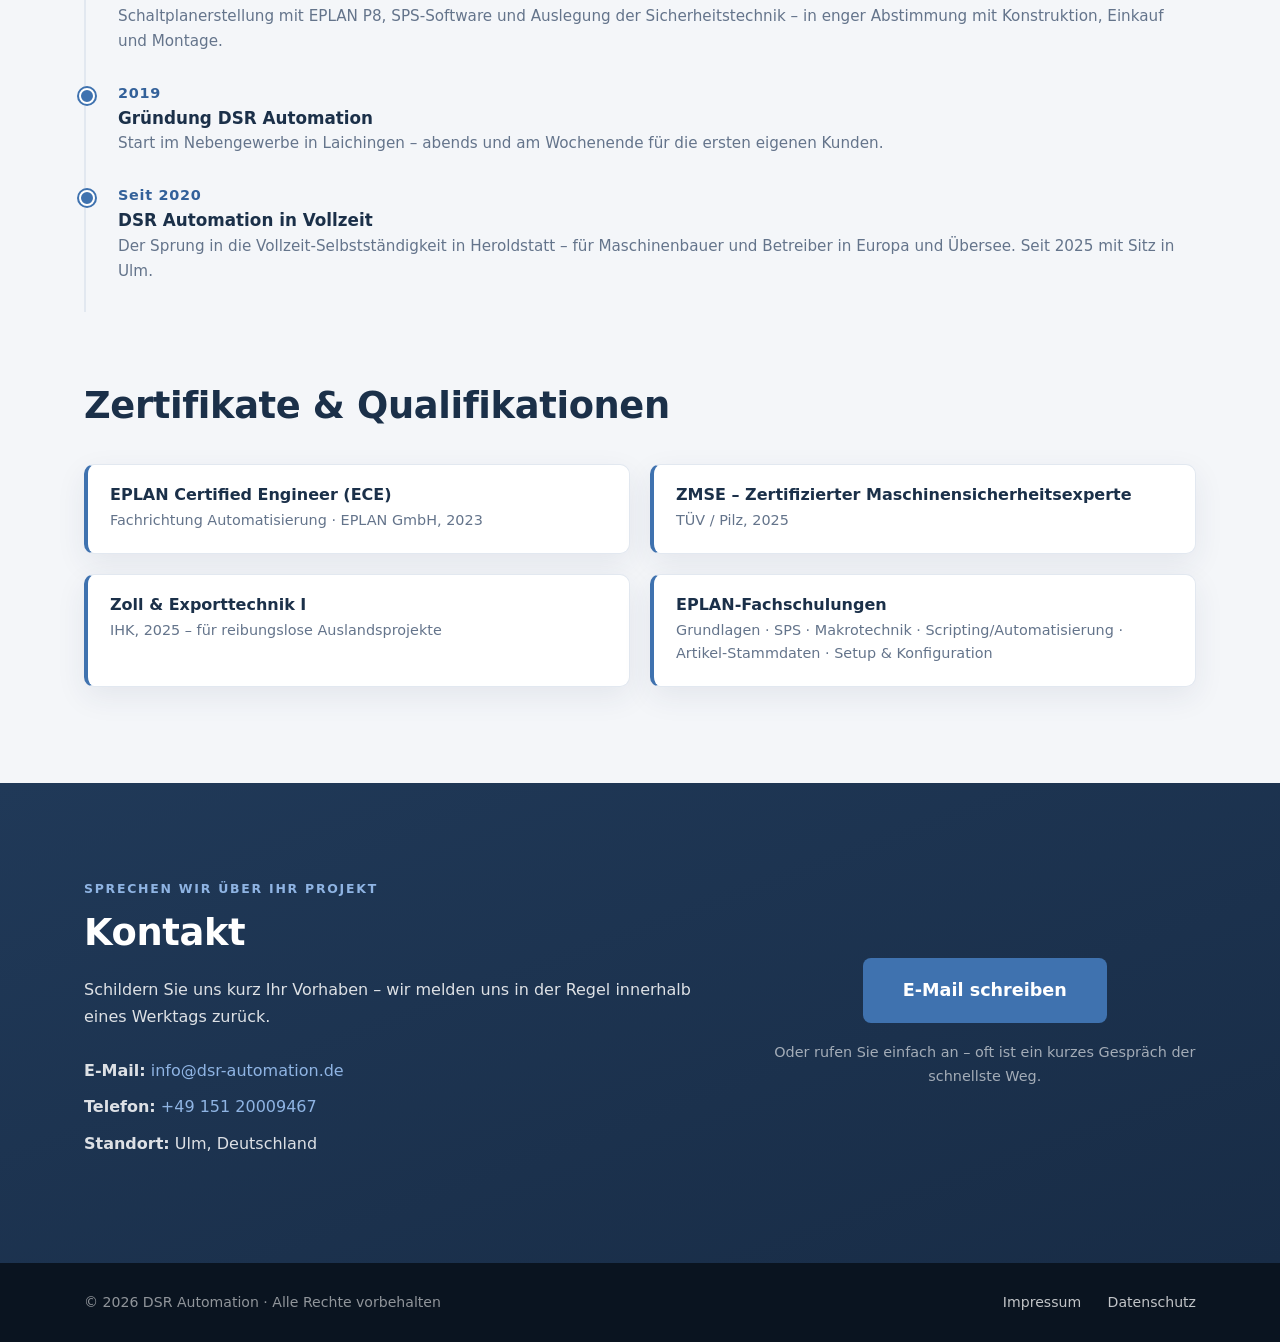
==== commit 03946619: "Header-Logo auf Vektor-SVG umgestellt img/logo.svg (Banner-Version, Text in Pfaden, 1042x367) ersetz" ====
--- a/index.html
+++ b/index.html
@@ -5,7 +5,8 @@
   <meta name="viewport" content="width=device-width, initial-scale=1.0">
   <title>DSR Automation – Steuerungstechnik, Elektrokonstruktion &amp; Retrofit</title>
   <meta name="description" content="DSR Automation – Ihr Partner für SPS-Programmierung (CODESYS), Elektrokonstruktion mit EPLAN, Sicherheitstechnik, Retrofit und Inbetriebnahme. Von der Planung bis zur laufenden Maschine.">
-  <link rel="icon" href="img/favicon.png" type="image/png">
+  <link rel="icon" href="img/favicon.png" type="image/png" sizes="32x32">
+  <link rel="icon" href="img/favicon.svg" type="image/svg+xml">
   <link rel="stylesheet" href="css/style.css">
   <meta property="og:title" content="DSR Automation – Industrieautomatisierung">
   <meta property="og:description" content="SPS-Programmierung, EPLAN-Elektrokonstruktion, Sicherheitstechnik, Retrofit und Inbetriebnahme – aus einer Hand.">
@@ -17,7 +18,7 @@
 <header class="site-header" id="top">
   <div class="container header-inner">
     <a class="brand" href="#top" aria-label="DSR Automation – Startseite">
-      <img class="brand-logo" src="img/logo.png" alt="DSR Automation">
+      <img class="brand-logo" src="img/logo.svg" alt="DSR Automation">
     </a>
     <nav class="main-nav" id="mainNav" aria-label="Hauptnavigation">
       <a href="#leistungen">Leistungen</a>
